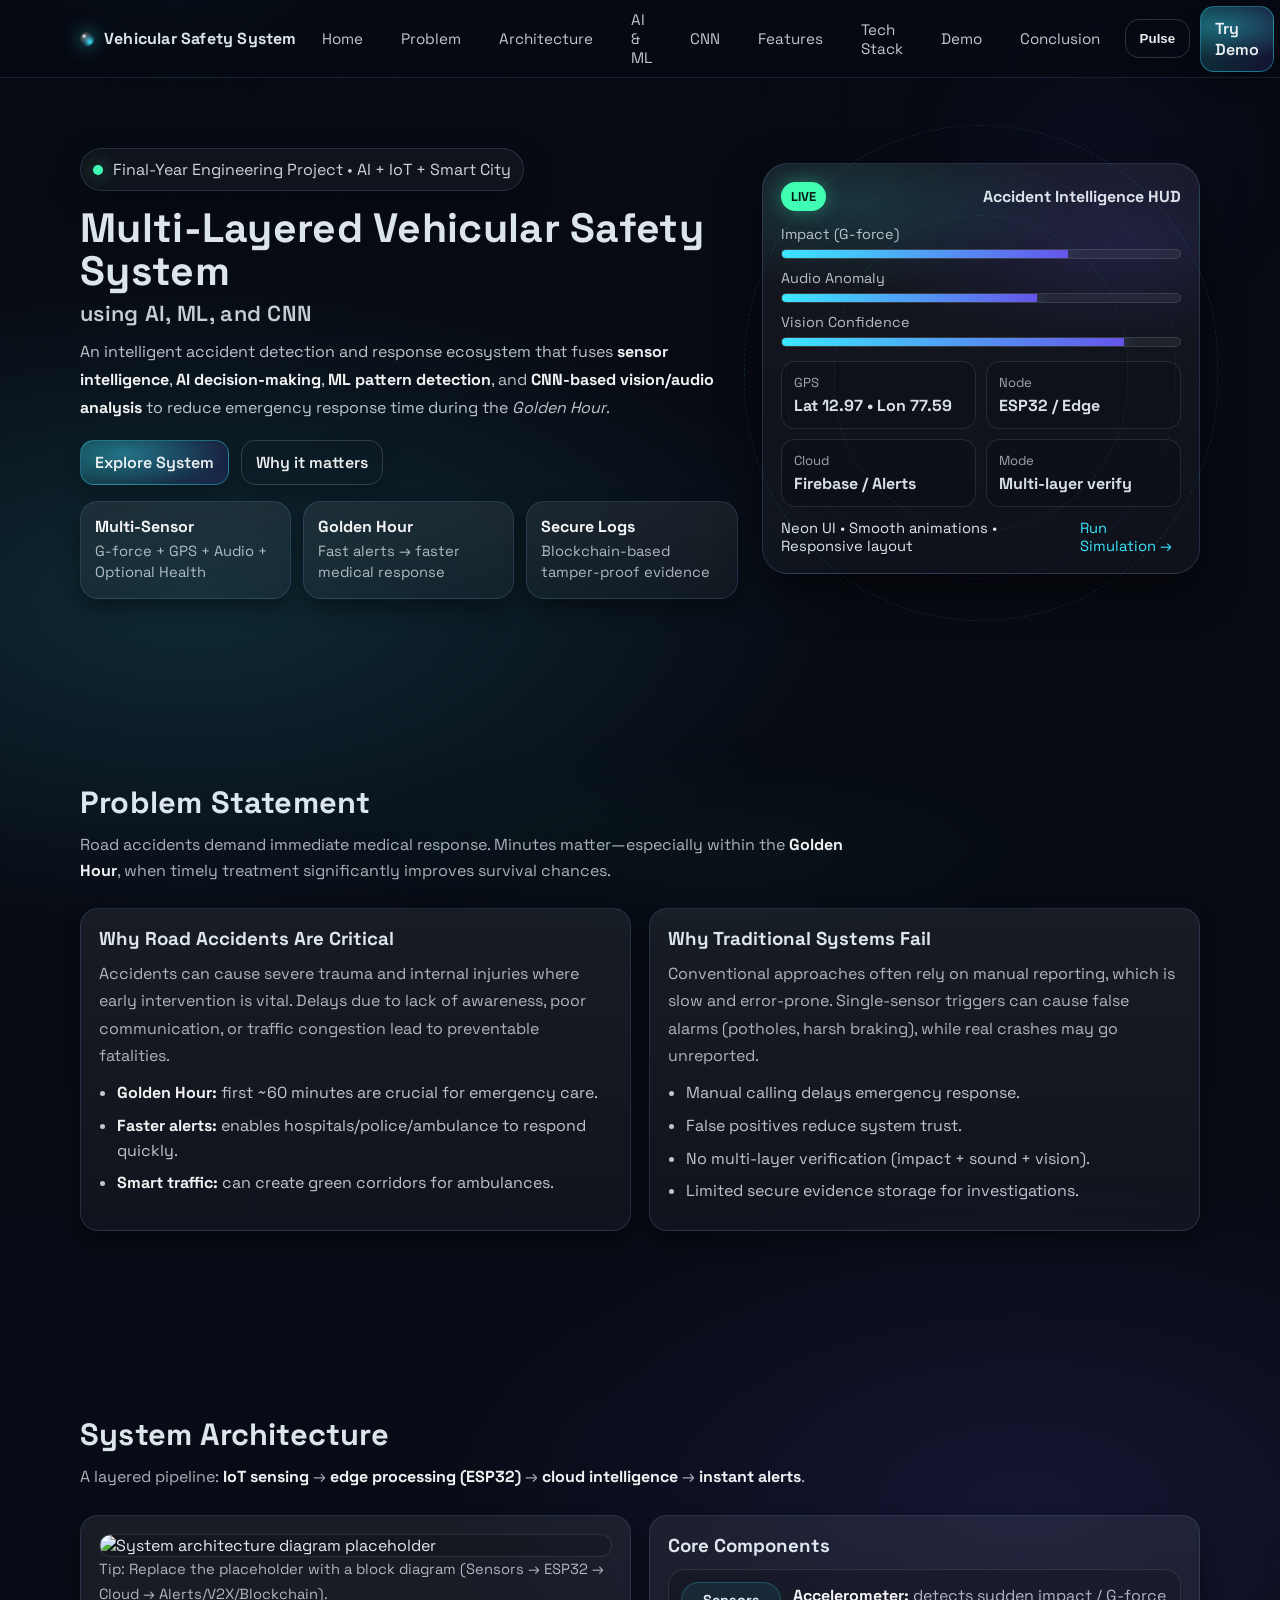
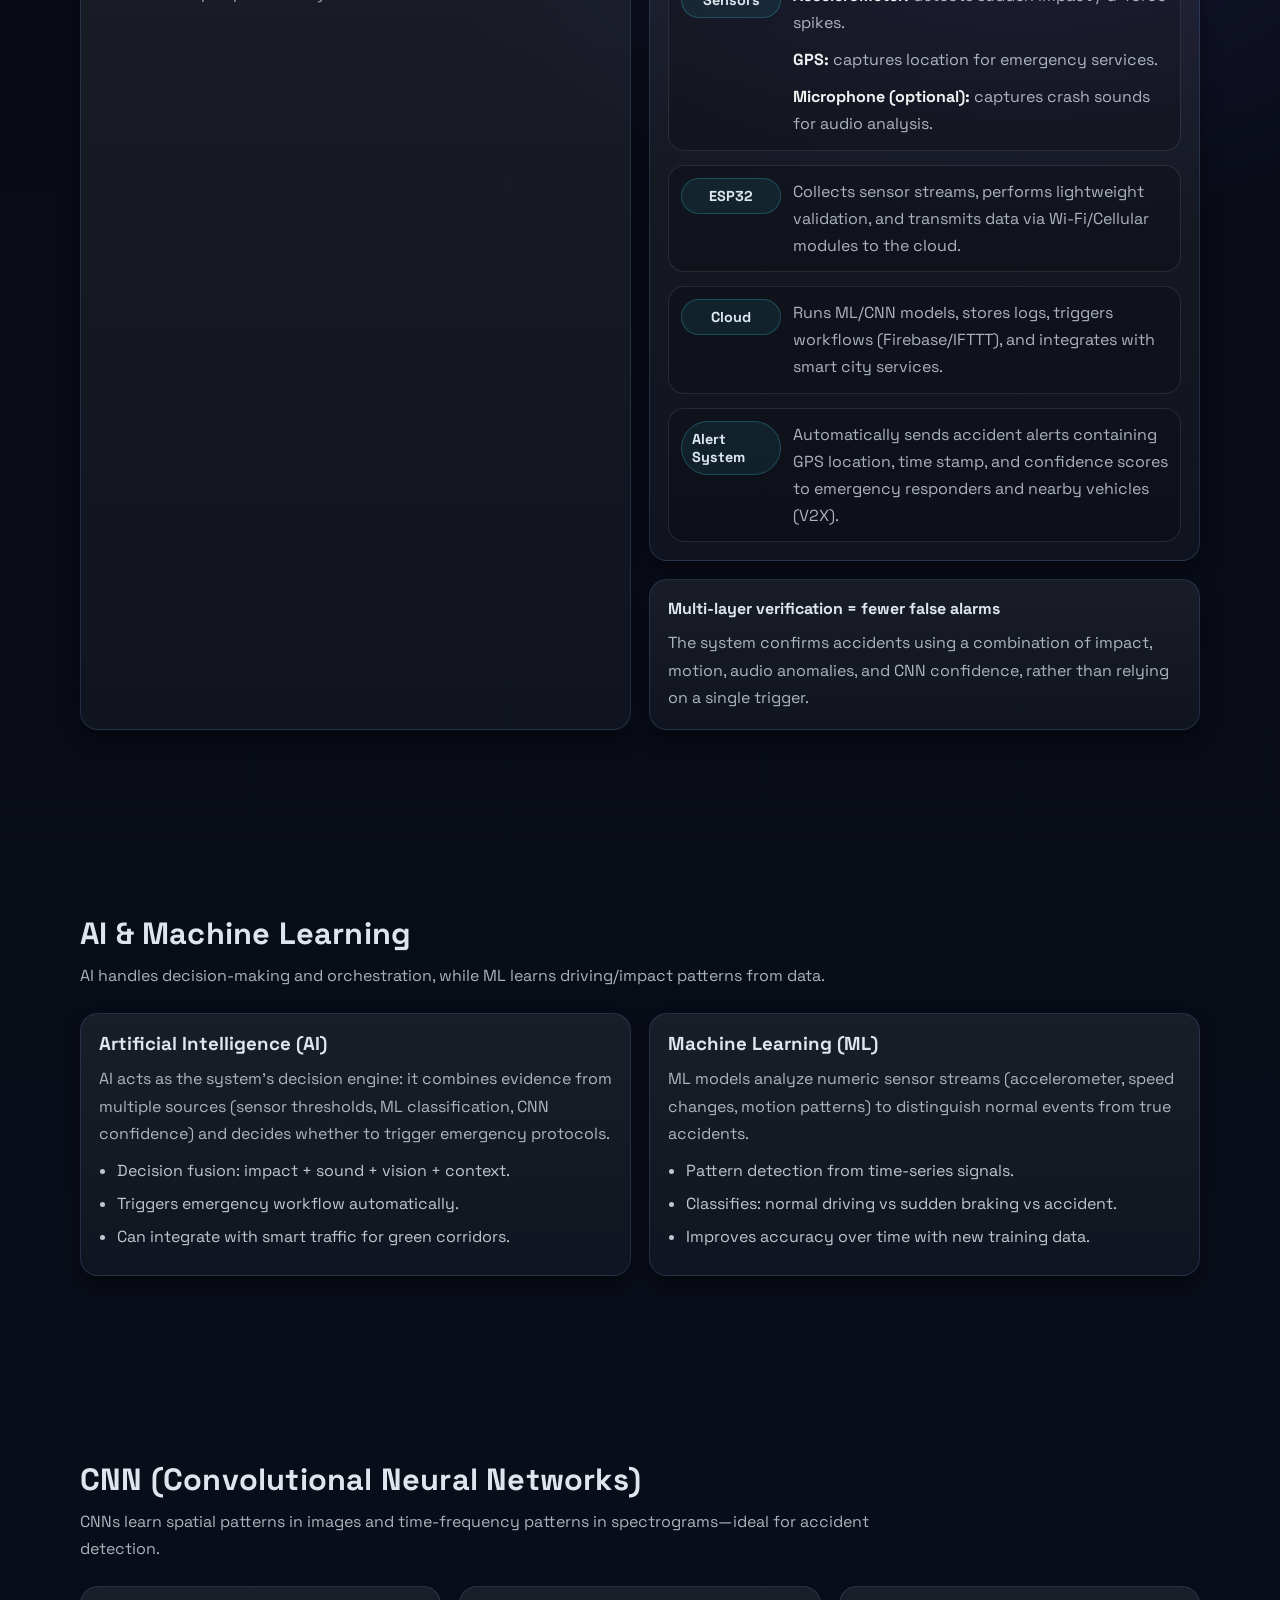
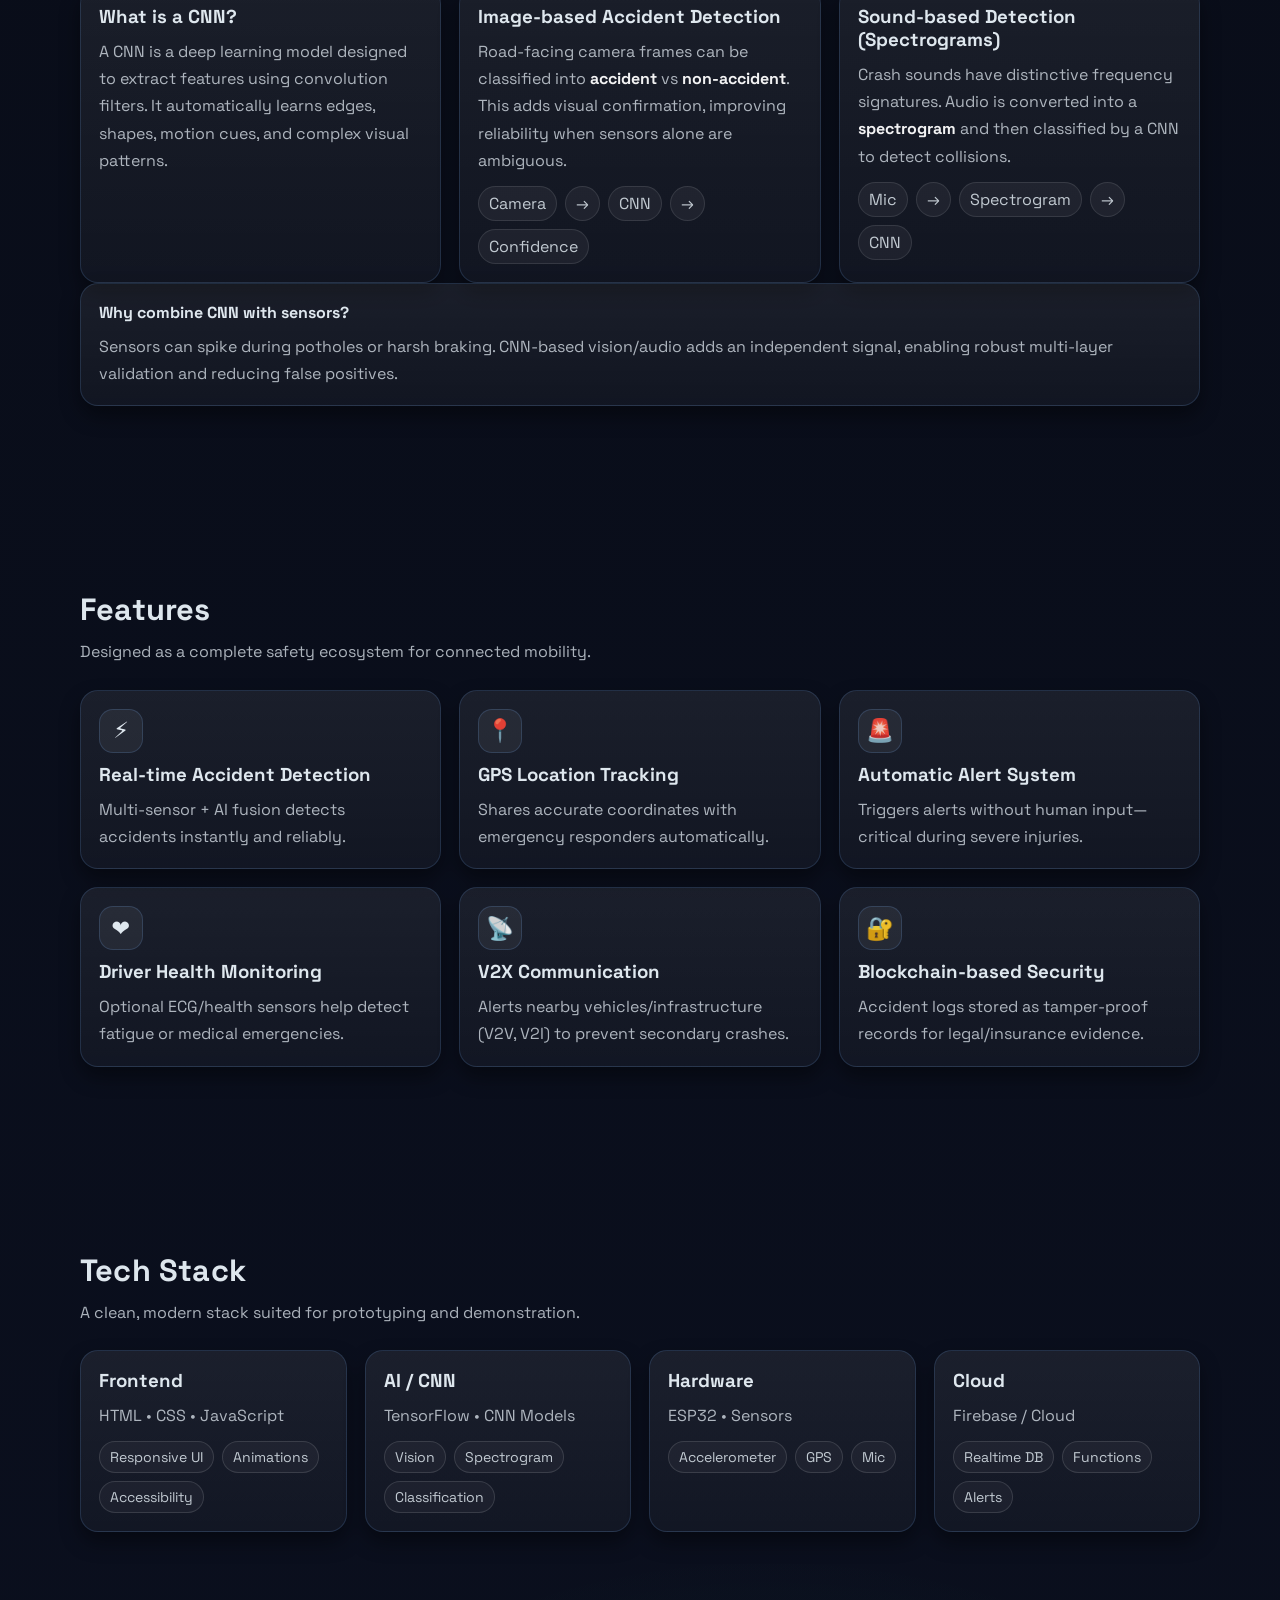
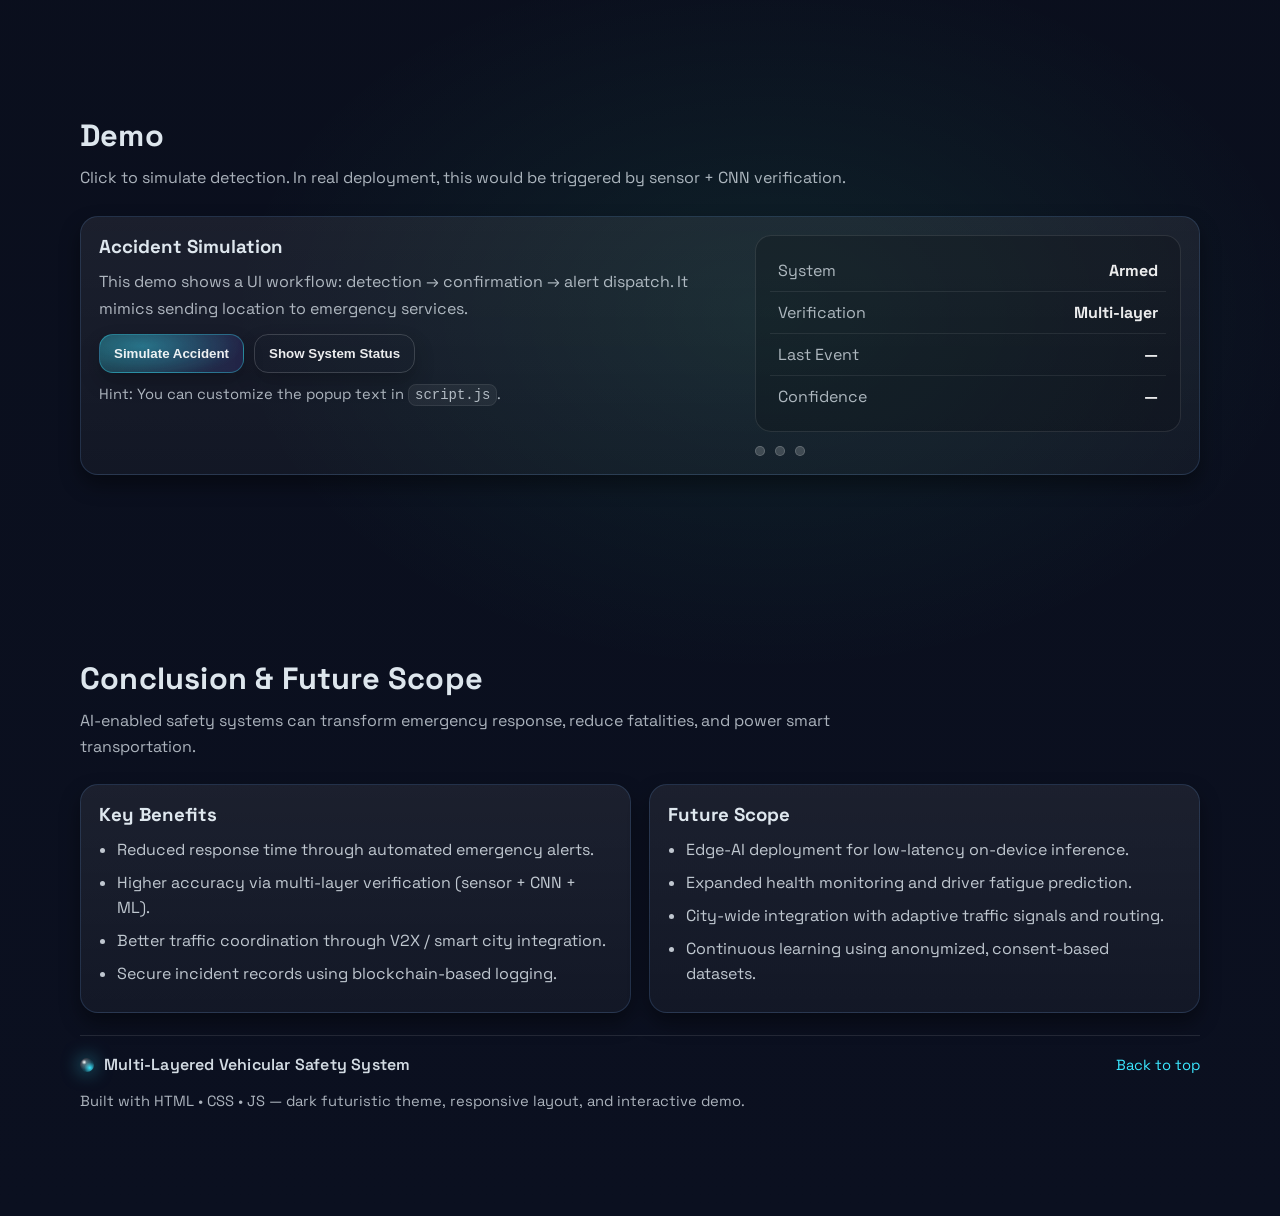
==== index.html @ 9a84d20e "new commit" ====
<!DOCTYPE html>
<html lang="en">
<head>
  <!--
    Multi-Layered Vehicular Safety System using AI, ML, and CNN
    Author: You
    Notes:
    - No frameworks used (HTML/CSS/JS only).
    - Dark futuristic theme with neon accents, animations, and interactivity.
  -->
  <meta charset="UTF-8" />
  <meta name="viewport" content="width=device-width, initial-scale=1.0" />
  <title>Multi-Layered Vehicular Safety System | AI • ML • CNN</title>

  <link rel="stylesheet" href="style.css" />

  <!-- Optional: Google Font (not a framework) -->
  <link rel="preconnect" href="https://fonts.googleapis.com">
  <link rel="preconnect" href="https://fonts.gstatic.com" crossorigin>
  <link href="https://fonts.googleapis.com/css2?family=Space+Grotesk:wght@400;500;600;700&display=swap" rel="stylesheet">
</head>

<body>
  <!-- Decorative background layers -->
  <div class="bg-grid" aria-hidden="true"></div>
  <div class="bg-glow" aria-hidden="true"></div>

  <!-- Top Navigation -->
  <header class="header" id="top">
    <nav class="nav container" aria-label="Primary">
      <a class="brand" href="#home" aria-label="Go to Home">
        <span class="brand__mark" aria-hidden="true"></span>
        <span class="brand__text">Vehicular Safety System</span>
      </a>

      <button class="nav__toggle" id="navToggle" aria-label="Open menu" aria-expanded="false">
        <span class="nav__toggle-line"></span>
        <span class="nav__toggle-line"></span>
        <span class="nav__toggle-line"></span>
      </button>

      <div class="nav__links" id="navLinks">
        <a href="#home">Home</a>
        <a href="#problem">Problem</a>
        <a href="#architecture">Architecture</a>
        <a href="#aiml">AI & ML</a>
        <a href="#cnn">CNN</a>
        <a href="#features">Features</a>
        <a href="#tech">Tech Stack</a>
        <a href="#demo">Demo</a>
        <a href="#conclusion">Conclusion</a>
      </div>

      <div class="nav__actions">
        <button class="btn btn--ghost" id="themePulse" type="button" aria-label="Pulse accent">
          Pulse
        </button>
        <a class="btn btn--primary" href="#demo">Try Demo</a>
      </div>
    </nav>
  </header>

  <main>
    <!-- 1) HOME -->
    <section class="section hero" id="home">
      <div class="container hero__grid">
        <div class="hero__content reveal">
          <div class="pill">
            <span class="dot"></span>
            Final-Year Engineering Project • AI + IoT + Smart City
          </div>

          <h1 class="hero__title">
            Multi-Layered Vehicular Safety System
            <span class="hero__subtitle">using AI, ML, and CNN</span>
          </h1>

          <p class="hero__lead">
            An intelligent accident detection and response ecosystem that fuses
            <strong>sensor intelligence</strong>, <strong>AI decision-making</strong>,
            <strong>ML pattern detection</strong>, and <strong>CNN-based vision/audio analysis</strong>
            to reduce emergency response time during the <em>Golden Hour</em>.
          </p>

          <div class="hero__cta">
            <a class="btn btn--primary" href="#architecture">Explore System</a>
            <a class="btn btn--ghost" href="#problem">Why it matters</a>
          </div>

          <div class="hero__stats">
            <div class="stat card">
              <div class="stat__value">Multi‑Sensor</div>
              <div class="stat__label">G‑force + GPS + Audio + Optional Health</div>
            </div>
            <div class="stat card">
              <div class="stat__value">Golden Hour</div>
              <div class="stat__label">Fast alerts → faster medical response</div>
            </div>
            <div class="stat card">
              <div class="stat__value">Secure Logs</div>
              <div class="stat__label">Blockchain-based tamper-proof evidence</div>
            </div>
          </div>
        </div>

        <div class="hero__visual reveal">
          <div class="hud card">
            <div class="hud__top">
              <span class="chip">LIVE</span>
              <span class="hud__title">Accident Intelligence HUD</span>
            </div>

            <div class="hud__meters">
              <div class="meter">
                <div class="meter__label">Impact (G-force)</div>
                <div class="meter__bar"><span style="--w: 72%"></span></div>
              </div>
              <div class="meter">
                <div class="meter__label">Audio Anomaly</div>
                <div class="meter__bar"><span style="--w: 64%"></span></div>
              </div>
              <div class="meter">
                <div class="meter__label">Vision Confidence</div>
                <div class="meter__bar"><span style="--w: 86%"></span></div>
              </div>
            </div>

            <div class="hud__grid">
              <div class="hud__tile">
                <div class="hud__k">GPS</div>
                <div class="hud__v">Lat 12.97 • Lon 77.59</div>
              </div>
              <div class="hud__tile">
                <div class="hud__k">Node</div>
                <div class="hud__v">ESP32 / Edge</div>
              </div>
              <div class="hud__tile">
                <div class="hud__k">Cloud</div>
                <div class="hud__v">Firebase / Alerts</div>
              </div>
              <div class="hud__tile">
                <div class="hud__k">Mode</div>
                <div class="hud__v">Multi-layer verify</div>
              </div>
            </div>

            <div class="hud__footer">
              <span class="tiny">Neon UI • Smooth animations • Responsive layout</span>
              <a class="tiny link" href="#demo">Run Simulation →</a>
            </div>
          </div>

          <div class="orbit" aria-hidden="true">
            <span class="orbit__ring"></span>
            <span class="orbit__ring orbit__ring--2"></span>
            <span class="orbit__ring orbit__ring--3"></span>
          </div>
        </div>
      </div>
    </section>

    <!-- 2) PROBLEM STATEMENT -->
    <section class="section" id="problem">
      <div class="container">
        <header class="section__header reveal">
          <h2 class="section__title">Problem Statement</h2>
          <p class="section__desc">
            Road accidents demand immediate medical response. Minutes matter—especially within the
            <strong>Golden Hour</strong>, when timely treatment significantly improves survival chances.
          </p>
        </header>

        <div class="grid grid--2">
          <article class="card reveal">
            <h3>Why Road Accidents Are Critical</h3>
            <p>
              Accidents can cause severe trauma and internal injuries where early intervention is vital.
              Delays due to lack of awareness, poor communication, or traffic congestion lead to preventable fatalities.
            </p>
            <ul class="bullets">
              <li><strong>Golden Hour:</strong> first ~60 minutes are crucial for emergency care.</li>
              <li><strong>Faster alerts:</strong> enables hospitals/police/ambulance to respond quickly.</li>
              <li><strong>Smart traffic:</strong> can create green corridors for ambulances.</li>
            </ul>
          </article>

          <article class="card reveal">
            <h3>Why Traditional Systems Fail</h3>
            <p>
              Conventional approaches often rely on manual reporting, which is slow and error-prone.
              Single-sensor triggers can cause false alarms (potholes, harsh braking), while real crashes may go unreported.
            </p>
            <ul class="bullets">
              <li>Manual calling delays emergency response.</li>
              <li>False positives reduce system trust.</li>
              <li>No multi-layer verification (impact + sound + vision).</li>
              <li>Limited secure evidence storage for investigations.</li>
            </ul>
          </article>
        </div>
      </div>
    </section>

    <!-- 3) SYSTEM ARCHITECTURE -->
    <section class="section" id="architecture">
      <div class="container">
        <header class="section__header reveal">
          <h2 class="section__title">System Architecture</h2>
          <p class="section__desc">
            A layered pipeline: <strong>IoT sensing</strong> → <strong>edge processing (ESP32)</strong> →
            <strong>cloud intelligence</strong> → <strong>instant alerts</strong>.
          </p>
        </header>

        <div class="grid grid--2 architecture">
          <div class="card reveal">
            <div class="media">
              <!-- Placeholder diagram: replace with your own image later -->
              <img
                class="media__img"
                src="https://via.placeholder.com/1200x700.png?text=System+Architecture+Diagram+(Placeholder)"
                alt="System architecture diagram placeholder"
                loading="lazy"
              />
            </div>
            <p class="tiny muted">
              Tip: Replace the placeholder with a block diagram (Sensors → ESP32 → Cloud → Alerts/V2X/Blockchain).
            </p>
          </div>

          <div class="stack reveal">
            <div class="card">
              <h3>Core Components</h3>
              <div class="arch-list">
                <div class="arch-item">
                  <span class="badge">Sensors</span>
                  <div>
                    <p><strong>Accelerometer:</strong> detects sudden impact / G-force spikes.</p>
                    <p><strong>GPS:</strong> captures location for emergency services.</p>
                    <p><strong>Microphone (optional):</strong> captures crash sounds for audio analysis.</p>
                  </div>
                </div>

                <div class="arch-item">
                  <span class="badge">ESP32</span>
                  <div>
                    <p>
                      Collects sensor streams, performs lightweight validation, and transmits data
                      via Wi‑Fi/Cellular modules to the cloud.
                    </p>
                  </div>
                </div>

                <div class="arch-item">
                  <span class="badge">Cloud</span>
                  <div>
                    <p>
                      Runs ML/CNN models, stores logs, triggers workflows (Firebase/IFTTT),
                      and integrates with smart city services.
                    </p>
                  </div>
                </div>

                <div class="arch-item">
                  <span class="badge">Alert System</span>
                  <div>
                    <p>
                      Automatically sends accident alerts containing GPS location, time stamp,
                      and confidence scores to emergency responders and nearby vehicles (V2X).
                    </p>
                  </div>
                </div>
              </div>
            </div>

            <div class="callout card">
              <h4>Multi-layer verification = fewer false alarms</h4>
              <p class="muted">
                The system confirms accidents using a combination of impact, motion, audio anomalies,
                and CNN confidence, rather than relying on a single trigger.
              </p>
            </div>
          </div>
        </div>
      </div>
    </section>

    <!-- 4) AI & ML -->
    <section class="section" id="aiml">
      <div class="container">
        <header class="section__header reveal">
          <h2 class="section__title">AI & Machine Learning</h2>
          <p class="section__desc">
            AI handles decision-making and orchestration, while ML learns driving/impact patterns from data.
          </p>
        </header>

        <div class="grid grid--2">
          <article class="card reveal">
            <h3>Artificial Intelligence (AI)</h3>
            <p>
              AI acts as the system’s decision engine: it combines evidence from multiple sources
              (sensor thresholds, ML classification, CNN confidence) and decides whether to trigger emergency protocols.
            </p>
            <ul class="bullets">
              <li>Decision fusion: impact + sound + vision + context.</li>
              <li>Triggers emergency workflow automatically.</li>
              <li>Can integrate with smart traffic for green corridors.</li>
            </ul>
          </article>

          <article class="card reveal">
            <h3>Machine Learning (ML)</h3>
            <p>
              ML models analyze numeric sensor streams (accelerometer, speed changes, motion patterns)
              to distinguish normal events from true accidents.
            </p>
            <ul class="bullets">
              <li>Pattern detection from time-series signals.</li>
              <li>Classifies: normal driving vs sudden braking vs accident.</li>
              <li>Improves accuracy over time with new training data.</li>
            </ul>
          </article>
        </div>
      </div>
    </section>

    <!-- 5) CNN -->
    <section class="section" id="cnn">
      <div class="container">
        <header class="section__header reveal">
          <h2 class="section__title">CNN (Convolutional Neural Networks)</h2>
          <p class="section__desc">
            CNNs learn spatial patterns in images and time-frequency patterns in spectrograms—ideal for accident detection.
          </p>
        </header>

        <div class="grid grid--3">
          <article class="card reveal">
            <h3>What is a CNN?</h3>
            <p>
              A CNN is a deep learning model designed to extract features using convolution filters.
              It automatically learns edges, shapes, motion cues, and complex visual patterns.
            </p>
          </article>

          <article class="card reveal">
            <h3>Image-based Accident Detection</h3>
            <p>
              Road-facing camera frames can be classified into <strong>accident</strong> vs <strong>non-accident</strong>.
              This adds visual confirmation, improving reliability when sensors alone are ambiguous.
            </p>
            <div class="mini-steps">
              <span>Camera</span><span>→</span><span>CNN</span><span>→</span><span>Confidence</span>
            </div>
          </article>

          <article class="card reveal">
            <h3>Sound-based Detection (Spectrograms)</h3>
            <p>
              Crash sounds have distinctive frequency signatures. Audio is converted into a
              <strong>spectrogram</strong> and then classified by a CNN to detect collisions.
            </p>
            <div class="mini-steps">
              <span>Mic</span><span>→</span><span>Spectrogram</span><span>→</span><span>CNN</span>
            </div>
          </article>
        </div>

        <div class="card reveal cnn-note">
          <h4>Why combine CNN with sensors?</h4>
          <p class="muted">
            Sensors can spike during potholes or harsh braking. CNN-based vision/audio adds an independent signal,
            enabling robust multi-layer validation and reducing false positives.
          </p>
        </div>
      </div>
    </section>

    <!-- 6) FEATURES -->
    <section class="section" id="features">
      <div class="container">
        <header class="section__header reveal">
          <h2 class="section__title">Features</h2>
          <p class="section__desc">Designed as a complete safety ecosystem for connected mobility.</p>
        </header>

        <div class="grid grid--3">
          <div class="card feature reveal">
            <div class="feature__icon">⚡</div>
            <h3>Real-time Accident Detection</h3>
            <p>Multi-sensor + AI fusion detects accidents instantly and reliably.</p>
          </div>

          <div class="card feature reveal">
            <div class="feature__icon">📍</div>
            <h3>GPS Location Tracking</h3>
            <p>Shares accurate coordinates with emergency responders automatically.</p>
          </div>

          <div class="card feature reveal">
            <div class="feature__icon">🚨</div>
            <h3>Automatic Alert System</h3>
            <p>Triggers alerts without human input—critical during severe injuries.</p>
          </div>

          <div class="card feature reveal">
            <div class="feature__icon">❤️</div>
            <h3>Driver Health Monitoring</h3>
            <p>Optional ECG/health sensors help detect fatigue or medical emergencies.</p>
          </div>

          <div class="card feature reveal">
            <div class="feature__icon">📡</div>
            <h3>V2X Communication</h3>
            <p>Alerts nearby vehicles/infrastructure (V2V, V2I) to prevent secondary crashes.</p>
          </div>

          <div class="card feature reveal">
            <div class="feature__icon">🔐</div>
            <h3>Blockchain-based Security</h3>
            <p>Accident logs stored as tamper-proof records for legal/insurance evidence.</p>
          </div>
        </div>
      </div>
    </section>

    <!-- 7) TECH STACK -->
    <section class="section" id="tech">
      <div class="container">
        <header class="section__header reveal">
          <h2 class="section__title">Tech Stack</h2>
          <p class="section__desc">A clean, modern stack suited for prototyping and demonstration.</p>
        </header>

        <div class="grid grid--4">
          <div class="card reveal">
            <h3>Frontend</h3>
            <p class="muted">HTML • CSS • JavaScript</p>
            <div class="tag-row">
              <span class="tag">Responsive UI</span>
              <span class="tag">Animations</span>
              <span class="tag">Accessibility</span>
            </div>
          </div>

          <div class="card reveal">
            <h3>AI / CNN</h3>
            <p class="muted">TensorFlow • CNN Models</p>
            <div class="tag-row">
              <span class="tag">Vision</span>
              <span class="tag">Spectrogram</span>
              <span class="tag">Classification</span>
            </div>
          </div>

          <div class="card reveal">
            <h3>Hardware</h3>
            <p class="muted">ESP32 • Sensors</p>
            <div class="tag-row">
              <span class="tag">Accelerometer</span>
              <span class="tag">GPS</span>
              <span class="tag">Mic</span>
            </div>
          </div>

          <div class="card reveal">
            <h3>Cloud</h3>
            <p class="muted">Firebase / Cloud</p>
            <div class="tag-row">
              <span class="tag">Realtime DB</span>
              <span class="tag">Functions</span>
              <span class="tag">Alerts</span>
            </div>
          </div>
        </div>
      </div>
    </section>

    <!-- 8) DEMO -->
    <section class="section" id="demo">
      <div class="container">
        <header class="section__header reveal">
          <h2 class="section__title">Demo</h2>
          <p class="section__desc">
            Click to simulate detection. In real deployment, this would be triggered by sensor + CNN verification.
          </p>
        </header>

        <div class="card demo-card reveal">
          <div class="demo-card__left">
            <h3>Accident Simulation</h3>
            <p class="muted">
              This demo shows a UI workflow: detection → confirmation → alert dispatch.
              It mimics sending location to emergency services.
            </p>

            <div class="demo-actions">
              <button class="btn btn--primary" id="simulateBtn" type="button">
                Simulate Accident
              </button>
              <button class="btn btn--ghost" id="showToastBtn" type="button">
                Show System Status
              </button>
            </div>

            <div class="tiny muted">
              Hint: You can customize the popup text in <code>script.js</code>.
            </div>
          </div>

          <div class="demo-card__right">
            <div class="telemetry">
              <div class="telemetry__row">
                <span class="telemetry__k">System</span>
                <span class="telemetry__v" id="systemState">Armed</span>
              </div>
              <div class="telemetry__row">
                <span class="telemetry__k">Verification</span>
                <span class="telemetry__v" id="verifyState">Multi-layer</span>
              </div>
              <div class="telemetry__row">
                <span class="telemetry__k">Last Event</span>
                <span class="telemetry__v" id="lastEvent">—</span>
              </div>
              <div class="telemetry__row">
                <span class="telemetry__k">Confidence</span>
                <span class="telemetry__v" id="confidence">—</span>
              </div>
            </div>

            <div class="pulse-panel" aria-hidden="true">
              <div class="pulse-panel__dot"></div>
              <div class="pulse-panel__dot"></div>
              <div class="pulse-panel__dot"></div>
            </div>
          </div>
        </div>
      </div>
    </section>

    <!-- 9) CONCLUSION -->
    <section class="section" id="conclusion">
      <div class="container">
        <header class="section__header reveal">
          <h2 class="section__title">Conclusion & Future Scope</h2>
          <p class="section__desc">
            AI-enabled safety systems can transform emergency response, reduce fatalities, and power smart transportation.
          </p>
        </header>

        <div class="grid grid--2">
          <article class="card reveal">
            <h3>Key Benefits</h3>
            <ul class="bullets">
              <li>Reduced response time through automated emergency alerts.</li>
              <li>Higher accuracy via multi-layer verification (sensor + CNN + ML).</li>
              <li>Better traffic coordination through V2X / smart city integration.</li>
              <li>Secure incident records using blockchain-based logging.</li>
            </ul>
          </article>

          <article class="card reveal">
            <h3>Future Scope</h3>
            <ul class="bullets">
              <li>Edge-AI deployment for low-latency on-device inference.</li>
              <li>Expanded health monitoring and driver fatigue prediction.</li>
              <li>City-wide integration with adaptive traffic signals and routing.</li>
              <li>Continuous learning using anonymized, consent-based datasets.</li>
            </ul>
          </article>
        </div>

        <footer class="footer reveal">
          <div class="footer__left">
            <div class="brand brand--small">
              <span class="brand__mark" aria-hidden="true"></span>
              <span class="brand__text">Multi-Layered Vehicular Safety System</span>
            </div>
            <p class="tiny muted">
              Built with HTML • CSS • JS — dark futuristic theme, responsive layout, and interactive demo.
            </p>
          </div>

          <div class="footer__right">
            <a class="link tiny" href="#top">Back to top</a>
          </div>
        </footer>
      </div>
    </section>
  </main>

  <!-- Toast + Modal -->
  <div class="toast" id="toast" role="status" aria-live="polite" aria-atomic="true">
    <div class="toast__icon" aria-hidden="true">🛰️</div>
    <div class="toast__body">
      <div class="toast__title" id="toastTitle">System Online</div>
      <div class="toast__text" id="toastText">Sensors synced. Awaiting events.</div>
    </div>
    <button class="toast__close" id="toastClose" aria-label="Close notification">×</button>
  </div>

  <div class="modal" id="modal" aria-hidden="true" role="dialog" aria-modal="true" aria-labelledby="modalTitle">
    <div class="modal__backdrop" data-close="true"></div>
    <div class="modal__panel card">
      <div class="modal__header">
        <h3 class="modal__title" id="modalTitle">Accident Detected</h3>
        <button class="modal__close" id="modalClose" aria-label="Close dialog">×</button>
      </div>
      <div class="modal__content">
        <p id="modalMessage">
          Accident Detected! Location sent to emergency services.
        </p>

        <div class="modal__meta">
          <div class="meta-pill">
            <span class="meta-k">Time</span>
            <span class="meta-v" id="metaTime">—</span>
          </div>
          <div class="meta-pill">
            <span class="meta-k">GPS</span>
            <span class="meta-v" id="metaGps">—</span>
          </div>
          <div class="meta-pill">
            <span class="meta-k">Confidence</span>
            <span class="meta-v" id="metaConf">—</span>
          </div>
        </div>
      </div>

      <div class="modal__actions">
        <button class="btn btn--primary" id="modalOk" type="button">OK</button>
        <button class="btn btn--ghost" id="modalDetails" type="button">View Steps</button>
      </div>

      <div class="modal__steps" id="modalSteps" hidden>
        <ol>
          <li>Impact spike detected (accelerometer)</li>
          <li>Audio anomaly verified (spectrogram-CNN)</li>
          <li>Optional vision confirmation (image-CNN)</li>
          <li>AI decision engine confirmed accident</li>
          <li>GPS + timestamp sent to emergency services</li>
          <li>V2X alert broadcast to nearby nodes</li>
          <li>Blockchain log entry created (tamper-proof)</li>
        </ol>
      </div>
    </div>
  </div>

  <script src="script.js"></script>
</body>
</html>
---- style.css ----
/* ===========================
   Futuristic Dark Theme UI
   Project: Multi-Layered Vehicular Safety System
   Tech: HTML/CSS/JS (no frameworks)
   =========================== */

:root{
  --bg: #070A12;
  --bg2: #0B1020;
  --card: rgba(255,255,255,0.06);
  --card2: rgba(10, 20, 40, 0.55);
  --stroke: rgba(120, 180, 255, 0.20);

  --text: rgba(240, 248, 255, 0.92);
  --muted: rgba(240, 248, 255, 0.70);

  --neon: #3BE7FF;
  --neon2: #6D5BFF;
  --ok: #40FFB3;
  --warn: #FFCC66;
  --danger: #FF4D7D;

  --shadow: 0 18px 40px rgba(0,0,0,0.55);
  --shadow2: 0 10px 20px rgba(0,0,0,0.4);

  --radius: 18px;
  --radius2: 26px;

  --container: 1120px;
}

*{ box-sizing: border-box; }
html{ scroll-behavior: smooth; }
body{
  margin: 0;
  font-family: "Space Grotesk", system-ui, -apple-system, Segoe UI, Roboto, Arial, sans-serif;
  color: var(--text);
  background:
    radial-gradient(1200px 600px at 15% 10%, rgba(59,231,255,0.14), transparent 55%),
    radial-gradient(1000px 550px at 80% 25%, rgba(109,91,255,0.12), transparent 60%),
    radial-gradient(900px 600px at 60% 85%, rgba(64,255,179,0.08), transparent 60%),
    linear-gradient(180deg, var(--bg), var(--bg2));
  overflow-x: hidden;
}

/* Decorative layers */
.bg-grid{
  position: fixed;
  inset: 0;
  pointer-events: none;
  opacity: 0.18;
  background-image:
    linear-gradient(to right, rgba(59,231,255,0.12) 1px, transparent 1px),
    linear-gradient(to bottom, rgba(59,231,255,0.12) 1px, transparent 1px);
  background-size: 56px 56px;
  mask-image: radial-gradient(circle at 20% 10%, black 0, transparent 55%);
  z-index: -2;
}

.bg-glow{
  position: fixed;
  inset: -120px;
  pointer-events: none;
  opacity: 0.25;
  filter: blur(30px);
  background:
    radial-gradient(closest-side at 20% 10%, rgba(59,231,255,0.35), transparent 60%),
    radial-gradient(closest-side at 80% 25%, rgba(109,91,255,0.25), transparent 65%),
    radial-gradient(closest-side at 55% 85%, rgba(64,255,179,0.18), transparent 60%);
  z-index: -3;
}

a{ color: inherit; text-decoration: none; }
strong{ color: rgba(255,255,255,0.95); }

.container{
  width: min(var(--container), calc(100% - 40px));
  margin: 0 auto;
}

.section{
  padding: 92px 0;
  position: relative;
}

.section__header{
  display: grid;
  gap: 10px;
  margin-bottom: 24px;
}

.section__title{
  font-size: clamp(1.7rem, 2.4vw, 2.4rem);
  margin: 0;
  letter-spacing: 0.2px;
}

.section__desc{
  margin: 0;
  color: var(--muted);
  max-width: 80ch;
  line-height: 1.65;
}

.muted{ color: var(--muted); }
.tiny{ font-size: 0.92rem; }
.link{ color: var(--neon); }
code{
  font-family: ui-monospace, SFMono-Regular, Menlo, Monaco, Consolas, "Liberation Mono", monospace;
  font-size: 0.95em;
  background: rgba(255,255,255,0.06);
  padding: 2px 6px;
  border-radius: 8px;
  border: 1px solid rgba(255,255,255,0.08);
}

/* Header / Nav */
.header{
  position: sticky;
  top: 0;
  z-index: 50;
  backdrop-filter: blur(10px);
  background: rgba(7,10,18,0.62);
  border-bottom: 1px solid rgba(120,180,255,0.14);
}

.nav{
  min-height: 74px;
  display: flex;
  align-items: center;
  justify-content: space-between;
  gap: 14px;
}

.brand{
  display: inline-flex;
  align-items: center;
  gap: 10px;
  white-space: nowrap;
}
.brand__mark{
  width: 14px;
  height: 14px;
  border-radius: 999px;
  background: radial-gradient(circle at 30% 30%, white 0, rgba(255,255,255,0.25) 18%, transparent 55%),
              radial-gradient(circle at 70% 70%, var(--neon) 0, rgba(59,231,255,0.25) 40%, transparent 75%);
  box-shadow: 0 0 18px rgba(59,231,255,0.55);
}
.brand__text{
  font-weight: 700;
  letter-spacing: 0.2px;
}
.brand--small .brand__text{ font-weight: 600; opacity: 0.95; }

.nav__links{
  display: flex;
  gap: 16px;
  align-items: center;
}

.nav__links a{
  color: rgba(240,248,255,0.80);
  font-size: 0.95rem;
  padding: 9px 10px;
  border-radius: 10px;
  transition: 180ms ease;
  border: 1px solid transparent;
}
.nav__links a:hover{
  color: rgba(255,255,255,0.95);
  border-color: rgba(59,231,255,0.18);
  background: rgba(255,255,255,0.05);
}

.nav__actions{
  display: flex;
  gap: 10px;
  align-items: center;
}

.nav__toggle{
  display: none;
  background: transparent;
  border: 1px solid rgba(255,255,255,0.14);
  border-radius: 12px;
  padding: 10px;
  cursor: pointer;
}
.nav__toggle-line{
  display: block;
  width: 20px;
  height: 2px;
  background: rgba(255,255,255,0.85);
  margin: 4px 0;
  border-radius: 999px;
}

/* Buttons */
.btn{
  border-radius: 14px;
  padding: 11px 14px;
  border: 1px solid rgba(255,255,255,0.16);
  background: rgba(255,255,255,0.04);
  color: rgba(255,255,255,0.92);
  cursor: pointer;
  transition: transform 160ms ease, box-shadow 180ms ease, border-color 180ms ease, background 180ms ease;
  box-shadow: 0 10px 20px rgba(0,0,0,0.22);
  font-weight: 600;
}

.btn:hover{
  transform: translateY(-1px);
  border-color: rgba(59,231,255,0.25);
  box-shadow: 0 18px 32px rgba(0,0,0,0.35);
}

.btn--primary{
  border-color: rgba(59,231,255,0.35);
  background:
    radial-gradient(180px 60px at 30% 30%, rgba(59,231,255,0.35), transparent 55%),
    linear-gradient(90deg, rgba(59,231,255,0.16), rgba(109,91,255,0.14));
}

.btn--ghost{
  background: transparent;
}

/* Cards */
.card{
  background: linear-gradient(180deg, rgba(255,255,255,0.07), rgba(255,255,255,0.035));
  border: 1px solid rgba(120,180,255,0.16);
  border-radius: var(--radius);
  box-shadow: var(--shadow2);
  padding: 18px;
  position: relative;
  overflow: hidden;
}

.card::before{
  content: "";
  position: absolute;
  inset: -1px;
  background:
    radial-gradient(300px 120px at 20% 10%, rgba(59,231,255,0.18), transparent 55%),
    radial-gradient(260px 130px at 80% 20%, rgba(109,91,255,0.14), transparent 60%);
  opacity: 0;
  transition: opacity 220ms ease;
  pointer-events: none;
}

.card:hover::before{ opacity: 1; }

.card h3, .card h4{ margin: 0 0 10px; }
.card p{ margin: 0 0 10px; line-height: 1.7; color: var(--muted); }
.card p:last-child{ margin-bottom: 0; }

.bullets{
  margin: 12px 0 0;
  padding-left: 18px;
  color: rgba(240,248,255,0.78);
}
.bullets li{ margin: 8px 0; line-height: 1.55; }

/* Layout grids */
.grid{
  display: grid;
  gap: 18px;
}
.grid--2{ grid-template-columns: repeat(2, minmax(0, 1fr)); }
.grid--3{ grid-template-columns: repeat(3, minmax(0, 1fr)); }
.grid--4{ grid-template-columns: repeat(4, minmax(0, 1fr)); }

/* Hero */
.hero{
  padding-top: 70px;
}
.hero__grid{
  display: grid;
  grid-template-columns: 1.2fr 0.8fr;
  gap: 24px;
  align-items: center;
}

.pill{
  display: inline-flex;
  align-items: center;
  gap: 10px;
  padding: 10px 12px;
  border-radius: 999px;
  border: 1px solid rgba(120,180,255,0.18);
  background: rgba(255,255,255,0.04);
  color: rgba(240,248,255,0.84);
  box-shadow: 0 12px 28px rgba(0,0,0,0.28);
  width: fit-content;
}

.pill .dot{
  width: 10px;
  height: 10px;
  border-radius: 999px;
  background: var(--ok);
  box-shadow: 0 0 18px rgba(64,255,179,0.55);
}

.hero__title{
  margin: 16px 0 12px;
  font-size: clamp(2.05rem, 3.2vw, 3.25rem);
  line-height: 1.05;
  letter-spacing: 0.3px;
}
.hero__subtitle{
  display: block;
  margin-top: 10px;
  font-size: clamp(1.1rem, 1.7vw, 1.45rem);
  color: rgba(240,248,255,0.82);
  font-weight: 600;
}

.hero__lead{
  margin: 0 0 18px;
  max-width: 70ch;
  color: rgba(240,248,255,0.78);
  line-height: 1.75;
}

.hero__cta{
  display: flex;
  gap: 12px;
  align-items: center;
  flex-wrap: wrap;
  margin-bottom: 16px;
}

.hero__stats{
  display: grid;
  grid-template-columns: repeat(3, minmax(0,1fr));
  gap: 12px;
}

.stat{
  padding: 14px;
}
.stat__value{
  font-weight: 800;
  color: rgba(255,255,255,0.95);
  margin-bottom: 4px;
}
.stat__label{
  font-size: 0.92rem;
  color: rgba(240,248,255,0.70);
  line-height: 1.45;
}

.hero__visual{
  position: relative;
  min-height: 420px;
}

.hud{
  padding: 18px;
  border-radius: var(--radius2);
  background:
    radial-gradient(400px 150px at 20% 10%, rgba(59,231,255,0.14), transparent 55%),
    radial-gradient(420px 170px at 80% 20%, rgba(109,91,255,0.12), transparent 60%),
    linear-gradient(180deg, rgba(255,255,255,0.06), rgba(255,255,255,0.03));
  border: 1px solid rgba(120,180,255,0.18);
  box-shadow: var(--shadow);
}

.hud__top{
  display: flex;
  justify-content: space-between;
  align-items: center;
  gap: 12px;
  margin-bottom: 12px;
}

.chip{
  font-weight: 800;
  font-size: 0.8rem;
  color: rgba(0,0,0,0.9);
  background: var(--ok);
  padding: 6px 10px;
  border-radius: 999px;
  box-shadow: 0 0 18px rgba(64,255,179,0.35);
}

.hud__title{
  font-weight: 700;
  color: rgba(240,248,255,0.9);
}

.hud__meters{
  display: grid;
  gap: 10px;
  margin: 14px 0;
}
.meter__label{
  font-size: 0.9rem;
  color: rgba(240,248,255,0.75);
  margin-bottom: 6px;
}
.meter__bar{
  height: 10px;
  border-radius: 999px;
  background: rgba(255,255,255,0.06);
  border: 1px solid rgba(255,255,255,0.10);
  overflow: hidden;
}
.meter__bar span{
  display: block;
  height: 100%;
  width: var(--w);
  background: linear-gradient(90deg, var(--neon), rgba(109,91,255,0.9));
  box-shadow: 0 0 18px rgba(59,231,255,0.35);
}

.hud__grid{
  display: grid;
  grid-template-columns: repeat(2, minmax(0, 1fr));
  gap: 10px;
}
.hud__tile{
  padding: 12px;
  border-radius: 14px;
  border: 1px solid rgba(255,255,255,0.10);
  background: rgba(0,0,0,0.16);
}
.hud__k{
  font-size: 0.82rem;
  color: rgba(240,248,255,0.65);
  margin-bottom: 4px;
}
.hud__v{
  font-weight: 700;
  color: rgba(240,248,255,0.9);
}

.hud__footer{
  margin-top: 12px;
  display: flex;
  justify-content: space-between;
  gap: 10px;
  align-items: center;
}

.orbit{
  position: absolute;
  inset: -60px -40px -60px -40px;
  pointer-events: none;
  opacity: 0.6;
}
.orbit__ring{
  position: absolute;
  inset: 22px;
  border-radius: 999px;
  border: 1px dashed rgba(59,231,255,0.20);
  animation: spin 22s linear infinite;
}
.orbit__ring--2{
  inset: 64px;
  border-color: rgba(109,91,255,0.18);
  animation-duration: 30s;
}
.orbit__ring--3{
  inset: 112px;
  border-color: rgba(64,255,179,0.16);
  animation-duration: 38s;
}

@keyframes spin{
  to{ transform: rotate(360deg); }
}

/* Architecture section */
.architecture .media{
  border-radius: 16px;
  overflow: hidden;
  border: 1px solid rgba(255,255,255,0.10);
  background: rgba(0,0,0,0.16);
}
.media__img{
  width: 100%;
  height: auto;
  display: block;
  filter: contrast(1.03) saturate(1.06);
}
.stack{ display: grid; gap: 18px; }

.arch-list{
  display: grid;
  gap: 14px;
  margin-top: 12px;
}
.arch-item{
  display: grid;
  grid-template-columns: 100px 1fr;
  gap: 12px;
  padding: 12px;
  border-radius: 16px;
  background: rgba(0,0,0,0.18);
  border: 1px solid rgba(255,255,255,0.10);
}
.badge{
  display: inline-flex;
  align-items: center;
  justify-content: center;
  height: fit-content;
  padding: 8px 10px;
  border-radius: 999px;
  border: 1px solid rgba(59,231,255,0.22);
  background: rgba(59,231,255,0.08);
  color: rgba(240,248,255,0.92);
  font-weight: 700;
  font-size: 0.9rem;
}

/* Mini steps */
.mini-steps{
  margin-top: 12px;
  display: flex;
  gap: 8px;
  flex-wrap: wrap;
  align-items: center;
  color: rgba(240,248,255,0.78);
}
.mini-steps span{
  padding: 6px 10px;
  border-radius: 999px;
  background: rgba(255,255,255,0.05);
  border: 1px solid rgba(255,255,255,0.10);
}

/* Features */
.feature__icon{
  font-size: 1.4rem;
  width: 44px;
  height: 44px;
  display: inline-flex;
  align-items: center;
  justify-content: center;
  border-radius: 14px;
  background: rgba(255,255,255,0.06);
  border: 1px solid rgba(120,180,255,0.18);
  margin-bottom: 10px;
}

/* Tech tags */
.tag-row{
  display: flex;
  flex-wrap: wrap;
  gap: 8px;
  margin-top: 12px;
}
.tag{
  font-size: 0.88rem;
  padding: 6px 10px;
  border-radius: 999px;
  border: 1px solid rgba(255,255,255,0.12);
  background: rgba(255,255,255,0.04);
  color: rgba(240,248,255,0.78);
}

/* Demo card */
.demo-card{
  display: grid;
  grid-template-columns: 1.2fr 0.8fr;
  gap: 18px;
}
.demo-actions{
  display: flex;
  gap: 10px;
  flex-wrap: wrap;
  margin: 12px 0 12px;
}
.telemetry{
  border: 1px solid rgba(255,255,255,0.10);
  background: rgba(0,0,0,0.18);
  border-radius: 16px;
  padding: 14px;
}
.telemetry__row{
  display: flex;
  align-items: center;
  justify-content: space-between;
  gap: 12px;
  padding: 10px 8px;
  border-bottom: 1px solid rgba(255,255,255,0.08);
}
.telemetry__row:last-child{ border-bottom: 0; }
.telemetry__k{ color: rgba(240,248,255,0.70); }
.telemetry__v{ font-weight: 800; color: rgba(255,255,255,0.92); }

.pulse-panel{
  display: flex;
  gap: 10px;
  margin-top: 14px;
  justify-content: flex-start;
}
.pulse-panel__dot{
  width: 10px;
  height: 10px;
  border-radius: 999px;
  background: rgba(255,255,255,0.18);
  border: 1px solid rgba(255,255,255,0.18);
  animation: blip 1.5s ease-in-out infinite;
}
.pulse-panel__dot:nth-child(2){ animation-delay: 0.2s; }
.pulse-panel__dot:nth-child(3){ animation-delay: 0.4s; }

@keyframes blip{
  0%, 100%{ transform: scale(1); opacity: 0.45; }
  50%{ transform: scale(1.6); opacity: 1; background: rgba(59,231,255,0.55); }
}

/* Footer */
.footer{
  margin-top: 22px;
  padding-top: 18px;
  border-top: 1px solid rgba(255,255,255,0.10);
  display: flex;
  justify-content: space-between;
  gap: 14px;
  align-items: flex-start;
}

/* Toast */
.toast{
  position: fixed;
  right: 18px;
  bottom: 18px;
  width: min(420px, calc(100% - 36px));
  display: grid;
  grid-template-columns: 42px 1fr 34px;
  gap: 12px;
  align-items: start;
  padding: 12px 12px;
  border-radius: 18px;
  border: 1px solid rgba(120,180,255,0.20);
  background: rgba(7,10,18,0.78);
  backdrop-filter: blur(10px);
  box-shadow: var(--shadow);
  transform: translateY(12px);
  opacity: 0;
  pointer-events: none;
  transition: 220ms ease;
}
.toast.show{
  opacity: 1;
  transform: translateY(0);
  pointer-events: auto;
}
.toast__icon{
  width: 42px;
  height: 42px;
  border-radius: 14px;
  display: inline-flex;
  align-items: center;
  justify-content: center;
  background: rgba(59,231,255,0.10);
  border: 1px solid rgba(59,231,255,0.20);
}
.toast__title{ font-weight: 800; margin-bottom: 3px; }
.toast__text{ color: rgba(240,248,255,0.75); line-height: 1.45; }
.toast__close{
  cursor: pointer;
  border: 1px solid rgba(255,255,255,0.14);
  background: rgba(255,255,255,0.04);
  color: rgba(255,255,255,0.9);
  border-radius: 12px;
  height: 34px;
  width: 34px;
}

/* Modal */
.modal{
  position: fixed;
  inset: 0;
  display: none;
  z-index: 60;
}
.modal.show{ display: grid; }
.modal__backdrop{
  position: absolute;
  inset: 0;
  background: rgba(0,0,0,0.65);
}
.modal__panel{
  position: relative;
  width: min(720px, calc(100% - 40px));
  margin: auto;
  z-index: 1;
  padding: 16px;
  border-radius: 22px;
  border: 1px solid rgba(120,180,255,0.20);
}
.modal__header{
  display: flex;
  justify-content: space-between;
  align-items: center;
  gap: 12px;
  padding-bottom: 10px;
  border-bottom: 1px solid rgba(255,255,255,0.10);
}
.modal__title{ margin: 0; }
.modal__close{
  cursor: pointer;
  border: 1px solid rgba(255,255,255,0.14);
  background: rgba(255,255,255,0.04);
  color: rgba(255,255,255,0.9);
  border-radius: 12px;
  height: 34px;
  width: 34px;
}
.modal__content{ padding: 12px 0; }
.modal__actions{
  display: flex;
  justify-content: flex-end;
  gap: 10px;
  padding-top: 10px;
  border-top: 1px solid rgba(255,255,255,0.10);
  flex-wrap: wrap;
}

.modal__meta{
  display: flex;
  flex-wrap: wrap;
  gap: 10px;
  margin-top: 12px;
}
.meta-pill{
  display: inline-flex;
  gap: 8px;
  align-items: center;
  padding: 8px 10px;
  border-radius: 999px;
  border: 1px solid rgba(255,255,255,0.12);
  background: rgba(255,255,255,0.04);
}
.meta-k{ color: rgba(240,248,255,0.65); font-size: 0.9rem; }
.meta-v{ font-weight: 800; }

.modal__steps{
  margin-top: 12px;
  padding: 12px 12px 8px;
  border-radius: 16px;
  border: 1px solid rgba(255,255,255,0.10);
  background: rgba(0,0,0,0.18);
}
.modal__steps ol{
  margin: 0;
  padding-left: 18px;
  color: rgba(240,248,255,0.80);
}
.modal__steps li{ margin: 8px 0; line-height: 1.55; }

/* Reveal animations */
.reveal{
  opacity: 0;
  transform: translateY(14px);
  transition: 650ms ease;
}
.reveal.show{
  opacity: 1;
  transform: translateY(0);
}

/* Responsive */
@media (max-width: 980px){
  .hero__grid{ grid-template-columns: 1fr; }
  .hero__stats{ grid-template-columns: 1fr; }
  .demo-card{ grid-template-columns: 1fr; }
  .grid--4{ grid-template-columns: repeat(2, minmax(0, 1fr)); }
  .grid--3{ grid-template-columns: repeat(2, minmax(0, 1fr)); }
  .grid--2{ grid-template-columns: 1fr; }

  .nav__toggle{ display: inline-block; }
  .nav__links{
    position: absolute;
    top: 74px;
    left: 0;
    right: 0;
    display: none;
    flex-direction: column;
    align-items: flex-start;
    gap: 6px;
    padding: 12px 18px 16px;
    background: rgba(7,10,18,0.88);
    border-bottom: 1px solid rgba(120,180,255,0.14);
  }
  .nav__links.show{ display: flex; }
  .nav__actions{ display: none; }
}

@media (max-width: 560px){
  .grid--3{ grid-template-columns: 1fr; }
  .grid--4{ grid-template-columns: 1fr; }
  .arch-item{ grid-template-columns: 1fr; }
}
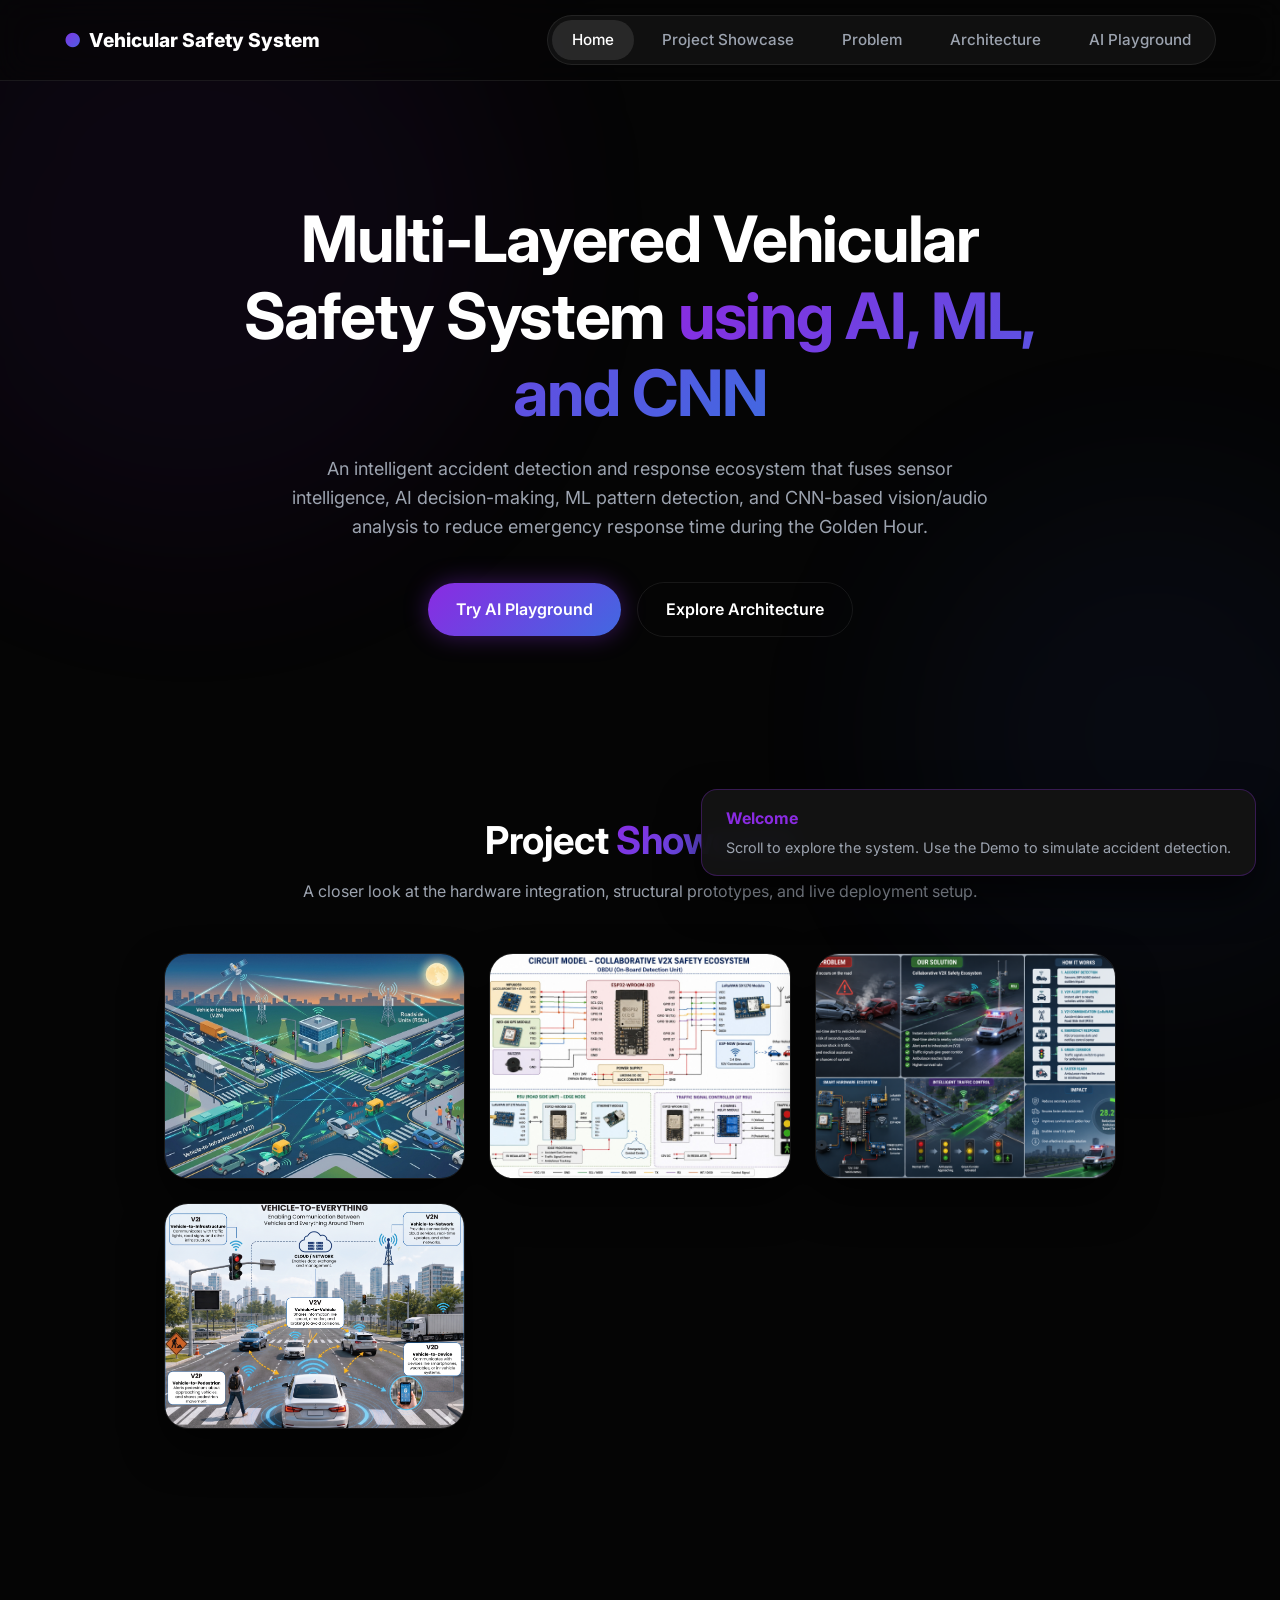
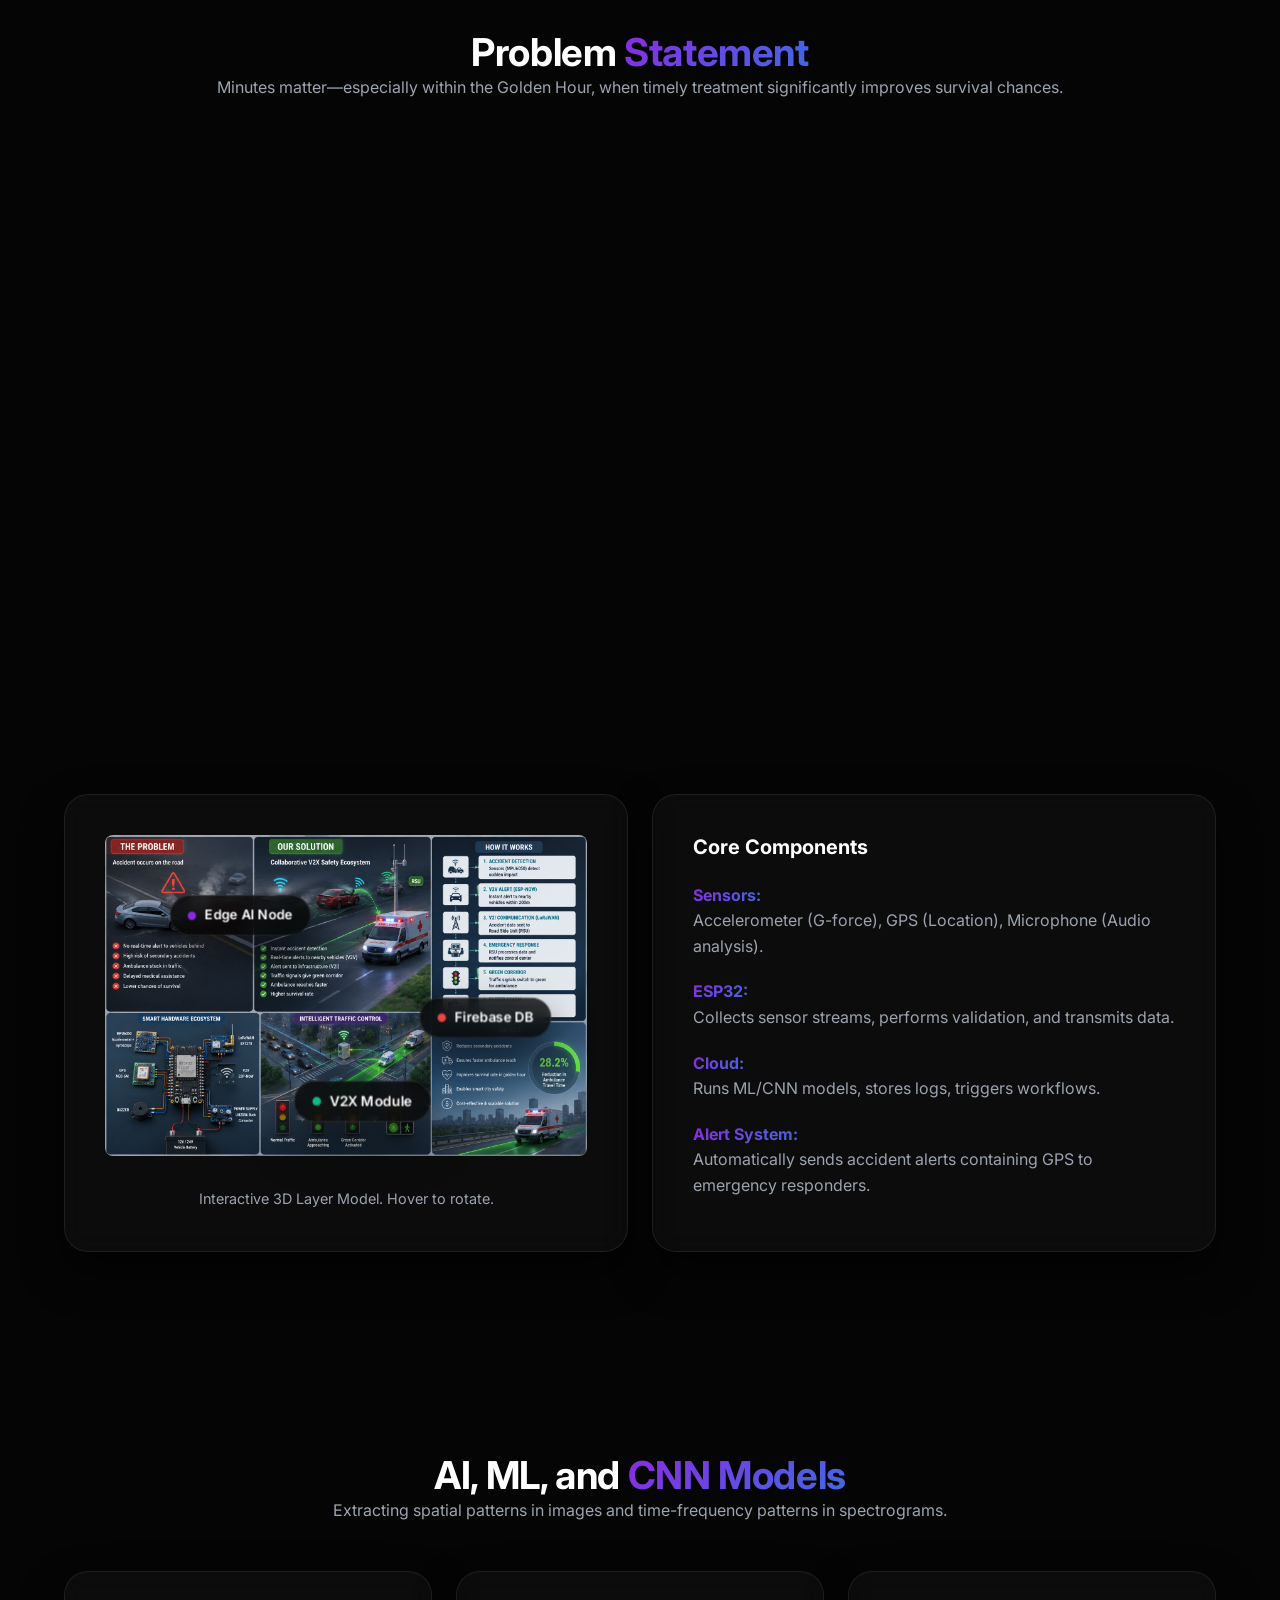
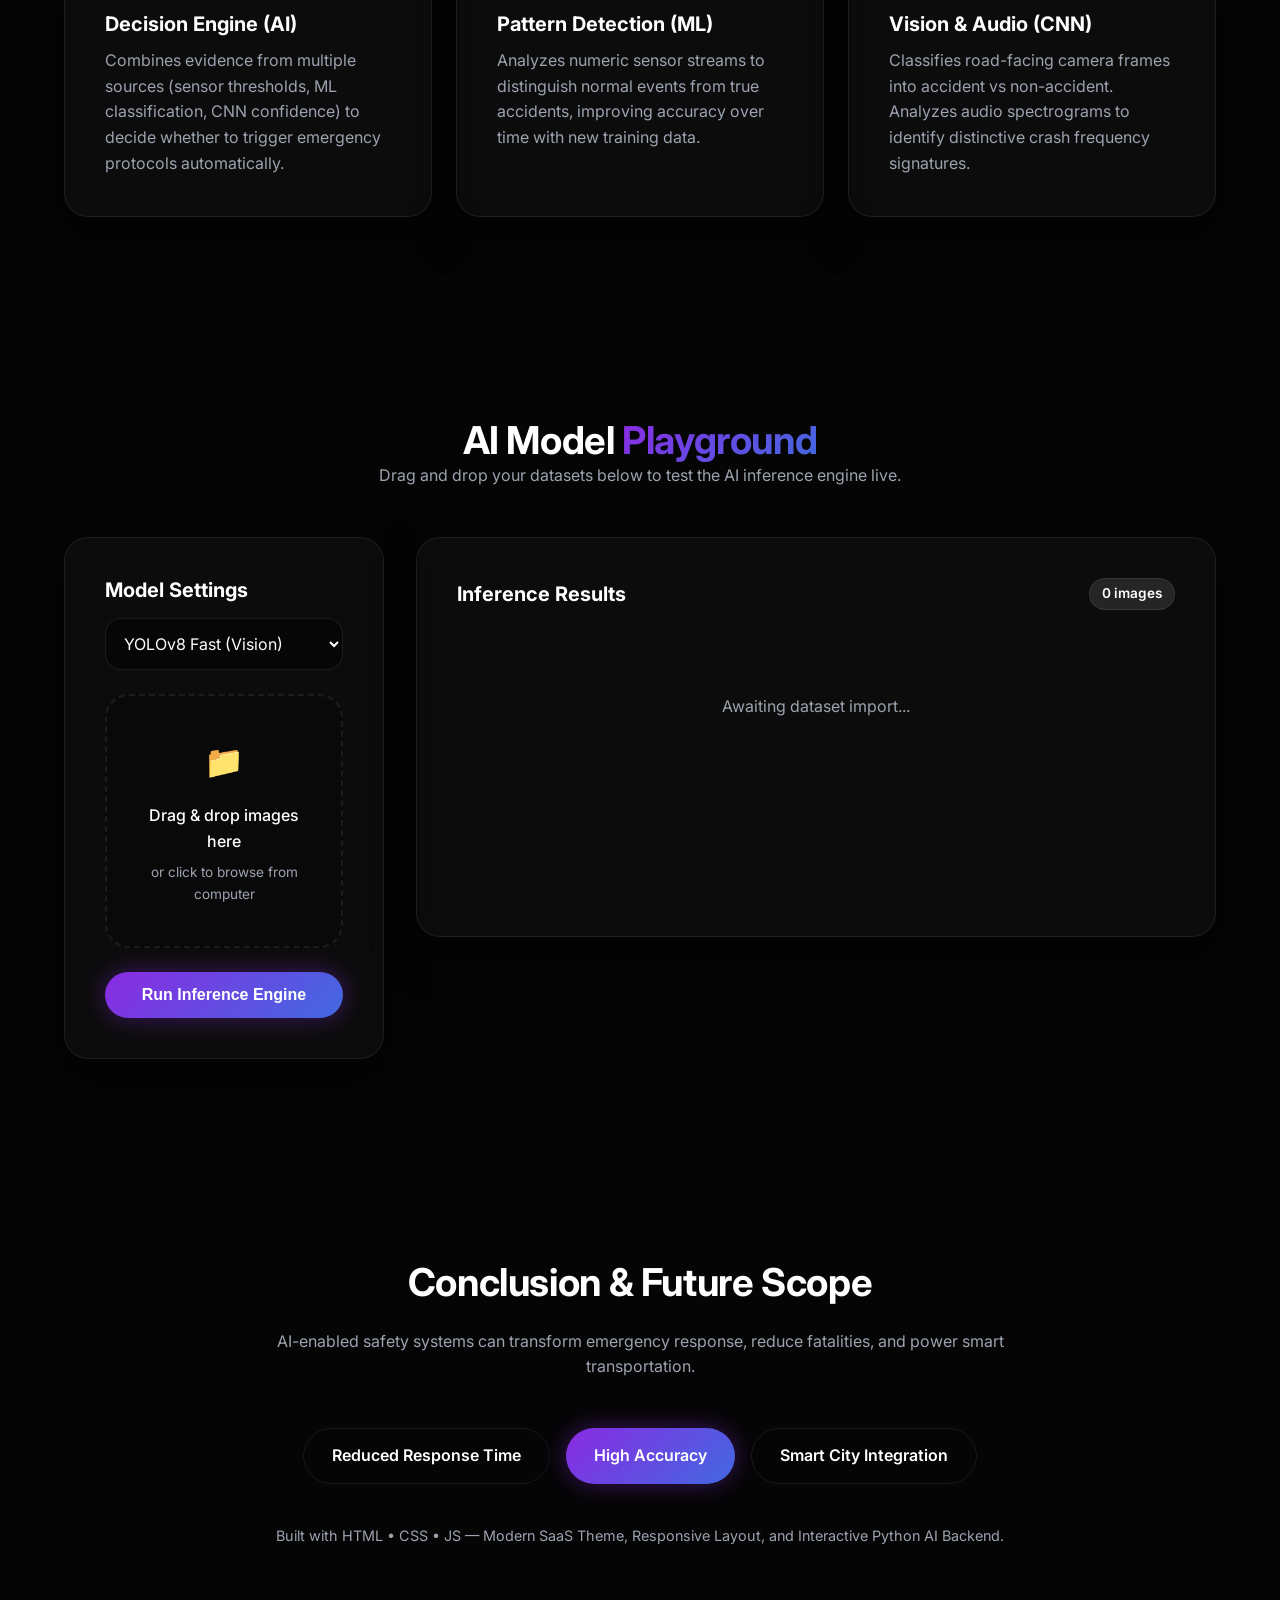
==== commit e7274f95: "feat: complete UI redesign to Premium AI Dark Theme and add Flask backend" ====
--- a/index.html
+++ b/index.html
@@ -1,650 +1,251 @@
 <!DOCTYPE html>
 <html lang="en">
 <head>
-  <!--
-    Multi-Layered Vehicular Safety System using AI, ML, and CNN
-    Author: You
-    Notes:
-    - No frameworks used (HTML/CSS/JS only).
-    - Dark futuristic theme with neon accents, animations, and interactivity.
-  -->
-  <meta charset="UTF-8" />
-  <meta name="viewport" content="width=device-width, initial-scale=1.0" />
-  <title>Multi-Layered Vehicular Safety System | AI • ML • CNN</title>
-
-  <link rel="stylesheet" href="style.css" />
-
-  <!-- Optional: Google Font (not a framework) -->
-  <link rel="preconnect" href="https://fonts.googleapis.com">
-  <link rel="preconnect" href="https://fonts.gstatic.com" crossorigin>
-  <link href="https://fonts.googleapis.com/css2?family=Space+Grotesk:wght@400;500;600;700&display=swap" rel="stylesheet">
+  <meta charset="UTF-8">
+  <meta name="viewport" content="width=device-width, initial-scale=1.0">
+  <title>Multi-Layered Vehicular Safety System</title>
+  <link rel="stylesheet" href="style.css">
 </head>
-
 <body>
-  <!-- Decorative background layers -->
-  <div class="bg-grid" aria-hidden="true"></div>
-  <div class="bg-glow" aria-hidden="true"></div>
-
-  <!-- Top Navigation -->
-  <header class="header" id="top">
-    <nav class="nav container" aria-label="Primary">
-      <a class="brand" href="#home" aria-label="Go to Home">
-        <span class="brand__mark" aria-hidden="true"></span>
-        <span class="brand__text">Vehicular Safety System</span>
-      </a>
-
-      <button class="nav__toggle" id="navToggle" aria-label="Open menu" aria-expanded="false">
-        <span class="nav__toggle-line"></span>
-        <span class="nav__toggle-line"></span>
-        <span class="nav__toggle-line"></span>
-      </button>
-
-      <div class="nav__links" id="navLinks">
-        <a href="#home">Home</a>
+  <!-- Animated Background Orbs -->
+  <div class="bg-orb orb-1"></div>
+  <div class="bg-orb orb-2"></div>
+
+  <!-- Navigation -->
+  <header class="header">
+    <div class="container nav">
+      <div class="brand">
+        <span class="text-gradient">●</span> Vehicular Safety System
+      </div>
+      <div class="nav__links">
+        <a href="#home" class="active">Home</a>
+        <a href="#showcase">Project Showcase</a>
         <a href="#problem">Problem</a>
         <a href="#architecture">Architecture</a>
-        <a href="#aiml">AI & ML</a>
-        <a href="#cnn">CNN</a>
-        <a href="#features">Features</a>
-        <a href="#tech">Tech Stack</a>
-        <a href="#demo">Demo</a>
-        <a href="#conclusion">Conclusion</a>
-      </div>
-
-      <div class="nav__actions">
-        <button class="btn btn--ghost" id="themePulse" type="button" aria-label="Pulse accent">
-          Pulse
-        </button>
-        <a class="btn btn--primary" href="#demo">Try Demo</a>
-      </div>
-    </nav>
+        <a href="#playground">AI Playground</a>
+      </div>
+    </div>
   </header>
 
   <main>
     <!-- 1) HOME -->
-    <section class="section hero" id="home">
-      <div class="container hero__grid">
-        <div class="hero__content reveal">
-          <div class="pill">
-            <span class="dot"></span>
-            Final-Year Engineering Project • AI + IoT + Smart City
-          </div>
-
-          <h1 class="hero__title">
-            Multi-Layered Vehicular Safety System
-            <span class="hero__subtitle">using AI, ML, and CNN</span>
-          </h1>
-
-          <p class="hero__lead">
-            An intelligent accident detection and response ecosystem that fuses
-            <strong>sensor intelligence</strong>, <strong>AI decision-making</strong>,
-            <strong>ML pattern detection</strong>, and <strong>CNN-based vision/audio analysis</strong>
-            to reduce emergency response time during the <em>Golden Hour</em>.
-          </p>
-
-          <div class="hero__cta">
-            <a class="btn btn--primary" href="#architecture">Explore System</a>
-            <a class="btn btn--ghost" href="#problem">Why it matters</a>
-          </div>
-
-          <div class="hero__stats">
-            <div class="stat card">
-              <div class="stat__value">Multi‑Sensor</div>
-              <div class="stat__label">G‑force + GPS + Audio + Optional Health</div>
-            </div>
-            <div class="stat card">
-              <div class="stat__value">Golden Hour</div>
-              <div class="stat__label">Fast alerts → faster medical response</div>
-            </div>
-            <div class="stat card">
-              <div class="stat__value">Secure Logs</div>
-              <div class="stat__label">Blockchain-based tamper-proof evidence</div>
-            </div>
-          </div>
-        </div>
-
-        <div class="hero__visual reveal">
-          <div class="hud card">
-            <div class="hud__top">
-              <span class="chip">LIVE</span>
-              <span class="hud__title">Accident Intelligence HUD</span>
-            </div>
-
-            <div class="hud__meters">
-              <div class="meter">
-                <div class="meter__label">Impact (G-force)</div>
-                <div class="meter__bar"><span style="--w: 72%"></span></div>
-              </div>
-              <div class="meter">
-                <div class="meter__label">Audio Anomaly</div>
-                <div class="meter__bar"><span style="--w: 64%"></span></div>
-              </div>
-              <div class="meter">
-                <div class="meter__label">Vision Confidence</div>
-                <div class="meter__bar"><span style="--w: 86%"></span></div>
-              </div>
-            </div>
-
-            <div class="hud__grid">
-              <div class="hud__tile">
-                <div class="hud__k">GPS</div>
-                <div class="hud__v">Lat 12.97 • Lon 77.59</div>
-              </div>
-              <div class="hud__tile">
-                <div class="hud__k">Node</div>
-                <div class="hud__v">ESP32 / Edge</div>
-              </div>
-              <div class="hud__tile">
-                <div class="hud__k">Cloud</div>
-                <div class="hud__v">Firebase / Alerts</div>
-              </div>
-              <div class="hud__tile">
-                <div class="hud__k">Mode</div>
-                <div class="hud__v">Multi-layer verify</div>
-              </div>
-            </div>
-
-            <div class="hud__footer">
-              <span class="tiny">Neon UI • Smooth animations • Responsive layout</span>
-              <a class="tiny link" href="#demo">Run Simulation →</a>
-            </div>
-          </div>
-
-          <div class="orbit" aria-hidden="true">
-            <span class="orbit__ring"></span>
-            <span class="orbit__ring orbit__ring--2"></span>
-            <span class="orbit__ring orbit__ring--3"></span>
-          </div>
+    <section class="hero" id="home">
+      <div class="container hero__content reveal">
+        <h1>Multi-Layered Vehicular <br>Safety System <span class="text-gradient">using AI, ML, and CNN</span></h1>
+        <p class="hero__desc">
+          An intelligent accident detection and response ecosystem that fuses sensor intelligence, AI decision-making, ML pattern detection, and CNN-based vision/audio analysis to reduce emergency response time during the Golden Hour.
+        </p>
+        <a href="#playground" class="btn btn--ai">Try AI Playground</a>
+        <a href="#architecture" class="btn btn--ghost" style="margin-left: 12px;">Explore Architecture</a>
+      </div>
+    </section>
+
+    <!-- 1.5) SHOWCASE GALLERY -->
+    <section id="showcase">
+      <div class="container" style="text-align: center; max-width: 1000px;">
+        <h2 style="margin-bottom: 16px;">Project <span class="text-gradient">Showcase</span></h2>
+        <p style="margin-bottom: 48px;">A closer look at the hardware integration, structural prototypes, and live deployment setup.</p>
+        
+        <div class="showcase-grid reveal">
+          <div class="showcase-item"><img src="images/R-trai.jpg" alt="Project Setup 1" loading="lazy"></div>
+          <div class="showcase-item"><img src="images/WhatsApp Image 2026-05-06 at 10.34.23 PM.jpeg" alt="Project Setup 2" loading="lazy"></div>
+          <div class="showcase-item"><img src="images/pic.png" alt="Project Architecture" loading="lazy"></div>
+          <div class="showcase-item"><img src="images/pic2.jpg" alt="Hardware Node" loading="lazy"></div>
         </div>
       </div>
     </section>
 
     <!-- 2) PROBLEM STATEMENT -->
-    <section class="section" id="problem">
-      <div class="container">
-        <header class="section__header reveal">
-          <h2 class="section__title">Problem Statement</h2>
-          <p class="section__desc">
-            Road accidents demand immediate medical response. Minutes matter—especially within the
-            <strong>Golden Hour</strong>, when timely treatment significantly improves survival chances.
-          </p>
-        </header>
+    <section id="problem">
+      <div class="container">
+        <div style="text-align: center; margin-bottom: 48px;" class="reveal">
+          <h2>Problem <span class="text-gradient">Statement</span></h2>
+          <p>Minutes matter—especially within the Golden Hour, when timely treatment significantly improves survival chances.</p>
+        </div>
 
         <div class="grid grid--2">
-          <article class="card reveal">
+          <div class="card reveal">
             <h3>Why Road Accidents Are Critical</h3>
-            <p>
+            <p style="margin-top: 12px;">
               Accidents can cause severe trauma and internal injuries where early intervention is vital.
               Delays due to lack of awareness, poor communication, or traffic congestion lead to preventable fatalities.
             </p>
-            <ul class="bullets">
-              <li><strong>Golden Hour:</strong> first ~60 minutes are crucial for emergency care.</li>
-              <li><strong>Faster alerts:</strong> enables hospitals/police/ambulance to respond quickly.</li>
-              <li><strong>Smart traffic:</strong> can create green corridors for ambulances.</li>
+            <ul style="margin-top: 12px; padding-left: 20px; color: var(--text-muted);">
+              <li style="margin-bottom: 8px;"><strong>Golden Hour:</strong> first ~60 minutes are crucial for emergency care.</li>
+              <li style="margin-bottom: 8px;"><strong>Faster alerts:</strong> enables hospitals/police to respond quickly.</li>
             </ul>
-          </article>
-
-          <article class="card reveal">
+          </div>
+
+          <div class="card reveal">
             <h3>Why Traditional Systems Fail</h3>
-            <p>
+            <p style="margin-top: 12px;">
               Conventional approaches often rely on manual reporting, which is slow and error-prone.
-              Single-sensor triggers can cause false alarms (potholes, harsh braking), while real crashes may go unreported.
+              Single-sensor triggers can cause false alarms.
             </p>
-            <ul class="bullets">
-              <li>Manual calling delays emergency response.</li>
-              <li>False positives reduce system trust.</li>
-              <li>No multi-layer verification (impact + sound + vision).</li>
-              <li>Limited secure evidence storage for investigations.</li>
+            <ul style="margin-top: 12px; padding-left: 20px; color: var(--text-muted);">
+              <li style="margin-bottom: 8px;">Manual calling delays emergency response.</li>
+              <li style="margin-bottom: 8px;">False positives reduce system trust.</li>
+              <li style="margin-bottom: 8px;">No multi-layer verification (impact + sound + vision).</li>
             </ul>
-          </article>
+          </div>
         </div>
       </div>
     </section>
 
     <!-- 3) SYSTEM ARCHITECTURE -->
-    <section class="section" id="architecture">
-      <div class="container">
-        <header class="section__header reveal">
-          <h2 class="section__title">System Architecture</h2>
-          <p class="section__desc">
-            A layered pipeline: <strong>IoT sensing</strong> → <strong>edge processing (ESP32)</strong> →
-            <strong>cloud intelligence</strong> → <strong>instant alerts</strong>.
-          </p>
-        </header>
-
-        <div class="grid grid--2 architecture">
-          <div class="card reveal">
-            <div class="media">
-              <!-- Placeholder diagram: replace with your own image later -->
-              <img
-                class="media__img"
-                src="https://via.placeholder.com/1200x700.png?text=System+Architecture+Diagram+(Placeholder)"
-                alt="System architecture diagram placeholder"
-                loading="lazy"
-              />
-            </div>
-            <p class="tiny muted">
-              Tip: Replace the placeholder with a block diagram (Sensors → ESP32 → Cloud → Alerts/V2X/Blockchain).
-            </p>
-          </div>
-
-          <div class="stack reveal">
-            <div class="card">
-              <h3>Core Components</h3>
-              <div class="arch-list">
-                <div class="arch-item">
-                  <span class="badge">Sensors</span>
-                  <div>
-                    <p><strong>Accelerometer:</strong> detects sudden impact / G-force spikes.</p>
-                    <p><strong>GPS:</strong> captures location for emergency services.</p>
-                    <p><strong>Microphone (optional):</strong> captures crash sounds for audio analysis.</p>
-                  </div>
-                </div>
-
-                <div class="arch-item">
-                  <span class="badge">ESP32</span>
-                  <div>
-                    <p>
-                      Collects sensor streams, performs lightweight validation, and transmits data
-                      via Wi‑Fi/Cellular modules to the cloud.
-                    </p>
-                  </div>
-                </div>
-
-                <div class="arch-item">
-                  <span class="badge">Cloud</span>
-                  <div>
-                    <p>
-                      Runs ML/CNN models, stores logs, triggers workflows (Firebase/IFTTT),
-                      and integrates with smart city services.
-                    </p>
-                  </div>
-                </div>
-
-                <div class="arch-item">
-                  <span class="badge">Alert System</span>
-                  <div>
-                    <p>
-                      Automatically sends accident alerts containing GPS location, time stamp,
-                      and confidence scores to emergency responders and nearby vehicles (V2X).
-                    </p>
-                  </div>
-                </div>
-              </div>
-            </div>
-
-            <div class="callout card">
-              <h4>Multi-layer verification = fewer false alarms</h4>
-              <p class="muted">
-                The system confirms accidents using a combination of impact, motion, audio anomalies,
-                and CNN confidence, rather than relying on a single trigger.
-              </p>
-            </div>
-          </div>
-        </div>
-      </div>
-    </section>
-
-    <!-- 4) AI & ML -->
-    <section class="section" id="aiml">
-      <div class="container">
-        <header class="section__header reveal">
-          <h2 class="section__title">AI & Machine Learning</h2>
-          <p class="section__desc">
-            AI handles decision-making and orchestration, while ML learns driving/impact patterns from data.
-          </p>
-        </header>
+    <section id="architecture">
+      <div class="container">
+        <div style="text-align: center; margin-bottom: 48px;" class="reveal">
+          <h2>System <span class="text-gradient">Architecture</span></h2>
+          <p>A layered pipeline: IoT sensing → edge processing (ESP32) → cloud intelligence → instant alerts.</p>
+        </div>
 
         <div class="grid grid--2">
-          <article class="card reveal">
-            <h3>Artificial Intelligence (AI)</h3>
-            <p>
-              AI acts as the system’s decision engine: it combines evidence from multiple sources
-              (sensor thresholds, ML classification, CNN confidence) and decides whether to trigger emergency protocols.
-            </p>
-            <ul class="bullets">
-              <li>Decision fusion: impact + sound + vision + context.</li>
-              <li>Triggers emergency workflow automatically.</li>
-              <li>Can integrate with smart traffic for green corridors.</li>
-            </ul>
-          </article>
-
-          <article class="card reveal">
-            <h3>Machine Learning (ML)</h3>
-            <p>
-              ML models analyze numeric sensor streams (accelerometer, speed changes, motion patterns)
-              to distinguish normal events from true accidents.
-            </p>
-            <ul class="bullets">
-              <li>Pattern detection from time-series signals.</li>
-              <li>Classifies: normal driving vs sudden braking vs accident.</li>
-              <li>Improves accuracy over time with new training data.</li>
-            </ul>
-          </article>
-        </div>
-      </div>
-    </section>
-
-    <!-- 5) CNN -->
-    <section class="section" id="cnn">
-      <div class="container">
-        <header class="section__header reveal">
-          <h2 class="section__title">CNN (Convolutional Neural Networks)</h2>
-          <p class="section__desc">
-            CNNs learn spatial patterns in images and time-frequency patterns in spectrograms—ideal for accident detection.
-          </p>
-        </header>
+          <div class="card reveal" style="display: flex; flex-direction: column; justify-content: center; align-items: center; perspective: 1000px;">
+            <div id="archTiltCard" class="tilt-card" style="position: relative; width: 100%; transition: transform 0.1s ease-out; transform-style: preserve-3d;">
+              <img src="images/pic.png" alt="Architecture" style="width: 100%; border-radius: var(--radius-sm); box-shadow: var(--shadow-md);">
+              
+              <!-- Floating 3D Data Nodes -->
+              <div class="data-node" style="top: 20%; left: 15%; transform: translateZ(40px);">
+                <div class="node-pulse"></div><span>Edge AI Node</span>
+              </div>
+              <div class="data-node" style="top: 50%; right: 10%; transform: translateZ(60px);">
+                <div class="node-pulse" style="background: var(--danger);"></div><span>Firebase DB</span>
+              </div>
+              <div class="data-node" style="bottom: 15%; left: 40%; transform: translateZ(80px);">
+                <div class="node-pulse" style="background: var(--success);"></div><span>V2X Module</span>
+              </div>
+            </div>
+            <p style="margin-top: 24px; font-size: 0.9rem; color: var(--text-muted);">Interactive 3D Layer Model. Hover to rotate.</p>
+          </div>
+
+          <div class="card">
+            <h3>Core Components</h3>
+            <div style="margin-top: 24px; display: flex; flex-direction: column; gap: 20px;">
+              <div>
+                <strong class="text-gradient">Sensors:</strong>
+                <p>Accelerometer (G-force), GPS (Location), Microphone (Audio analysis).</p>
+              </div>
+              <div>
+                <strong class="text-gradient">ESP32:</strong>
+                <p>Collects sensor streams, performs validation, and transmits data.</p>
+              </div>
+              <div>
+                <strong class="text-gradient">Cloud:</strong>
+                <p>Runs ML/CNN models, stores logs, triggers workflows.</p>
+              </div>
+              <div>
+                <strong class="text-gradient">Alert System:</strong>
+                <p>Automatically sends accident alerts containing GPS to emergency responders.</p>
+              </div>
+            </div>
+          </div>
+        </div>
+      </div>
+    </section>
+
+    <!-- 4) AI & ML & CNN -->
+    <section>
+      <div class="container">
+        <div style="text-align: center; margin-bottom: 48px;">
+          <h2>AI, ML, and <span class="text-gradient">CNN Models</span></h2>
+          <p>Extracting spatial patterns in images and time-frequency patterns in spectrograms.</p>
+        </div>
 
         <div class="grid grid--3">
-          <article class="card reveal">
-            <h3>What is a CNN?</h3>
-            <p>
-              A CNN is a deep learning model designed to extract features using convolution filters.
-              It automatically learns edges, shapes, motion cues, and complex visual patterns.
-            </p>
-          </article>
-
-          <article class="card reveal">
-            <h3>Image-based Accident Detection</h3>
-            <p>
-              Road-facing camera frames can be classified into <strong>accident</strong> vs <strong>non-accident</strong>.
-              This adds visual confirmation, improving reliability when sensors alone are ambiguous.
-            </p>
-            <div class="mini-steps">
-              <span>Camera</span><span>→</span><span>CNN</span><span>→</span><span>Confidence</span>
-            </div>
-          </article>
-
-          <article class="card reveal">
-            <h3>Sound-based Detection (Spectrograms)</h3>
-            <p>
-              Crash sounds have distinctive frequency signatures. Audio is converted into a
-              <strong>spectrogram</strong> and then classified by a CNN to detect collisions.
-            </p>
-            <div class="mini-steps">
-              <span>Mic</span><span>→</span><span>Spectrogram</span><span>→</span><span>CNN</span>
-            </div>
-          </article>
-        </div>
-
-        <div class="card reveal cnn-note">
-          <h4>Why combine CNN with sensors?</h4>
-          <p class="muted">
-            Sensors can spike during potholes or harsh braking. CNN-based vision/audio adds an independent signal,
-            enabling robust multi-layer validation and reducing false positives.
-          </p>
-        </div>
-      </div>
-    </section>
-
-    <!-- 6) FEATURES -->
-    <section class="section" id="features">
-      <div class="container">
-        <header class="section__header reveal">
-          <h2 class="section__title">Features</h2>
-          <p class="section__desc">Designed as a complete safety ecosystem for connected mobility.</p>
-        </header>
-
-        <div class="grid grid--3">
-          <div class="card feature reveal">
-            <div class="feature__icon">⚡</div>
-            <h3>Real-time Accident Detection</h3>
-            <p>Multi-sensor + AI fusion detects accidents instantly and reliably.</p>
-          </div>
-
-          <div class="card feature reveal">
-            <div class="feature__icon">📍</div>
-            <h3>GPS Location Tracking</h3>
-            <p>Shares accurate coordinates with emergency responders automatically.</p>
-          </div>
-
-          <div class="card feature reveal">
-            <div class="feature__icon">🚨</div>
-            <h3>Automatic Alert System</h3>
-            <p>Triggers alerts without human input—critical during severe injuries.</p>
-          </div>
-
-          <div class="card feature reveal">
-            <div class="feature__icon">❤️</div>
-            <h3>Driver Health Monitoring</h3>
-            <p>Optional ECG/health sensors help detect fatigue or medical emergencies.</p>
-          </div>
-
-          <div class="card feature reveal">
-            <div class="feature__icon">📡</div>
-            <h3>V2X Communication</h3>
-            <p>Alerts nearby vehicles/infrastructure (V2V, V2I) to prevent secondary crashes.</p>
-          </div>
-
-          <div class="card feature reveal">
-            <div class="feature__icon">🔐</div>
-            <h3>Blockchain-based Security</h3>
-            <p>Accident logs stored as tamper-proof records for legal/insurance evidence.</p>
-          </div>
-        </div>
-      </div>
-    </section>
-
-    <!-- 7) TECH STACK -->
-    <section class="section" id="tech">
-      <div class="container">
-        <header class="section__header reveal">
-          <h2 class="section__title">Tech Stack</h2>
-          <p class="section__desc">A clean, modern stack suited for prototyping and demonstration.</p>
-        </header>
-
-        <div class="grid grid--4">
-          <div class="card reveal">
-            <h3>Frontend</h3>
-            <p class="muted">HTML • CSS • JavaScript</p>
-            <div class="tag-row">
-              <span class="tag">Responsive UI</span>
-              <span class="tag">Animations</span>
-              <span class="tag">Accessibility</span>
-            </div>
-          </div>
-
-          <div class="card reveal">
-            <h3>AI / CNN</h3>
-            <p class="muted">TensorFlow • CNN Models</p>
-            <div class="tag-row">
-              <span class="tag">Vision</span>
-              <span class="tag">Spectrogram</span>
-              <span class="tag">Classification</span>
-            </div>
-          </div>
-
-          <div class="card reveal">
-            <h3>Hardware</h3>
-            <p class="muted">ESP32 • Sensors</p>
-            <div class="tag-row">
-              <span class="tag">Accelerometer</span>
-              <span class="tag">GPS</span>
-              <span class="tag">Mic</span>
-            </div>
-          </div>
-
-          <div class="card reveal">
-            <h3>Cloud</h3>
-            <p class="muted">Firebase / Cloud</p>
-            <div class="tag-row">
-              <span class="tag">Realtime DB</span>
-              <span class="tag">Functions</span>
-              <span class="tag">Alerts</span>
-            </div>
-          </div>
-        </div>
-      </div>
-    </section>
-
-    <!-- 8) DEMO -->
-    <section class="section" id="demo">
-      <div class="container">
-        <header class="section__header reveal">
-          <h2 class="section__title">Demo</h2>
-          <p class="section__desc">
-            Click to simulate detection. In real deployment, this would be triggered by sensor + CNN verification.
-          </p>
-        </header>
-
-        <div class="card demo-card reveal">
-          <div class="demo-card__left">
-            <h3>Accident Simulation</h3>
-            <p class="muted">
-              This demo shows a UI workflow: detection → confirmation → alert dispatch.
-              It mimics sending location to emergency services.
-            </p>
-
-            <div class="demo-actions">
-              <button class="btn btn--primary" id="simulateBtn" type="button">
-                Simulate Accident
-              </button>
-              <button class="btn btn--ghost" id="showToastBtn" type="button">
-                Show System Status
-              </button>
-            </div>
-
-            <div class="tiny muted">
-              Hint: You can customize the popup text in <code>script.js</code>.
-            </div>
-          </div>
-
-          <div class="demo-card__right">
-            <div class="telemetry">
-              <div class="telemetry__row">
-                <span class="telemetry__k">System</span>
-                <span class="telemetry__v" id="systemState">Armed</span>
-              </div>
-              <div class="telemetry__row">
-                <span class="telemetry__k">Verification</span>
-                <span class="telemetry__v" id="verifyState">Multi-layer</span>
-              </div>
-              <div class="telemetry__row">
-                <span class="telemetry__k">Last Event</span>
-                <span class="telemetry__v" id="lastEvent">—</span>
-              </div>
-              <div class="telemetry__row">
-                <span class="telemetry__k">Confidence</span>
-                <span class="telemetry__v" id="confidence">—</span>
-              </div>
-            </div>
-
-            <div class="pulse-panel" aria-hidden="true">
-              <div class="pulse-panel__dot"></div>
-              <div class="pulse-panel__dot"></div>
-              <div class="pulse-panel__dot"></div>
-            </div>
-          </div>
-        </div>
-      </div>
-    </section>
-
-    <!-- 9) CONCLUSION -->
-    <section class="section" id="conclusion">
-      <div class="container">
-        <header class="section__header reveal">
-          <h2 class="section__title">Conclusion & Future Scope</h2>
-          <p class="section__desc">
-            AI-enabled safety systems can transform emergency response, reduce fatalities, and power smart transportation.
-          </p>
-        </header>
-
-        <div class="grid grid--2">
-          <article class="card reveal">
-            <h3>Key Benefits</h3>
-            <ul class="bullets">
-              <li>Reduced response time through automated emergency alerts.</li>
-              <li>Higher accuracy via multi-layer verification (sensor + CNN + ML).</li>
-              <li>Better traffic coordination through V2X / smart city integration.</li>
-              <li>Secure incident records using blockchain-based logging.</li>
-            </ul>
-          </article>
-
-          <article class="card reveal">
-            <h3>Future Scope</h3>
-            <ul class="bullets">
-              <li>Edge-AI deployment for low-latency on-device inference.</li>
-              <li>Expanded health monitoring and driver fatigue prediction.</li>
-              <li>City-wide integration with adaptive traffic signals and routing.</li>
-              <li>Continuous learning using anonymized, consent-based datasets.</li>
-            </ul>
-          </article>
-        </div>
-
-        <footer class="footer reveal">
-          <div class="footer__left">
-            <div class="brand brand--small">
-              <span class="brand__mark" aria-hidden="true"></span>
-              <span class="brand__text">Multi-Layered Vehicular Safety System</span>
-            </div>
-            <p class="tiny muted">
-              Built with HTML • CSS • JS — dark futuristic theme, responsive layout, and interactive demo.
-            </p>
-          </div>
-
-          <div class="footer__right">
-            <a class="link tiny" href="#top">Back to top</a>
-          </div>
-        </footer>
-      </div>
-    </section>
+          <div class="card">
+            <h3>Decision Engine (AI)</h3>
+            <p style="margin-top: 12px;">Combines evidence from multiple sources (sensor thresholds, ML classification, CNN confidence) to decide whether to trigger emergency protocols automatically.</p>
+          </div>
+          <div class="card">
+            <h3>Pattern Detection (ML)</h3>
+            <p style="margin-top: 12px;">Analyzes numeric sensor streams to distinguish normal events from true accidents, improving accuracy over time with new training data.</p>
+          </div>
+          <div class="card">
+            <h3>Vision & Audio (CNN)</h3>
+            <p style="margin-top: 12px;">Classifies road-facing camera frames into accident vs non-accident. Analyzes audio spectrograms to identify distinctive crash frequency signatures.</p>
+          </div>
+        </div>
+      </div>
+    </section>
+
+    <!-- 5) AI PLAYGROUND (REPLACES OLD DEMO) -->
+    <section id="playground">
+      <div class="container">
+        <div style="text-align: center; margin-bottom: 48px;">
+          <h2>AI Model <span class="text-gradient">Playground</span></h2>
+          <p>Drag and drop your datasets below to test the AI inference engine live.</p>
+        </div>
+
+        <div class="playground-container">
+          <!-- Controls (Left) -->
+          <div class="card">
+            <h3 style="margin-bottom: 16px;">Model Settings</h3>
+            
+            <div class="select-wrapper">
+              <select id="modelSelect">
+                <option value="yolov8">YOLOv8 Fast (Vision)</option>
+                <option value="mobilenet">MobileNetV3 (Edge)</option>
+                <option value="cnn">Custom CNN (Ensemble)</option>
+              </select>
+            </div>
+
+            <div class="upload-zone" id="uploadZone">
+              <span class="upload-icon">📁</span>
+              <p style="font-weight: 500; color: var(--text-main); margin-bottom: 8px;">Drag & drop images here</p>
+              <p style="font-size: 0.85rem;">or click to browse from computer</p>
+              <input type="file" id="fileInput" class="file-input" multiple accept="image/*">
+            </div>
+
+            <button class="btn btn--ai" id="runInferenceBtn" style="width: 100%; margin-top: 24px;" disabled>
+              Run Inference Engine
+            </button>
+            
+            <div id="processingStatus" hidden style="text-align: center; margin-top: 24px;">
+              <p style="font-weight: 600;"><span class="text-gradient">Processing via <span id="activeModelName">YOLOv8</span>...</span></p>
+            </div>
+          </div>
+
+          <!-- Output Gallery (Right) -->
+          <div class="card" style="min-height: 400px;">
+            <div style="display: flex; justify-content: space-between; margin-bottom: 24px; align-items: center;">
+              <h3>Inference Results</h3>
+              <span id="outputCount" style="font-size: 0.85rem; color: var(--text-main); font-weight: 600; background: rgba(255,255,255,0.1); border: 1px solid var(--card-border); padding: 4px 12px; border-radius: 999px;">0 images</span>
+            </div>
+            
+            <div class="gallery-grid" id="outputGallery">
+              <div style="grid-column: 1 / -1; text-align: center; padding: 60px 0; color: var(--text-muted);">
+                Awaiting dataset import...
+              </div>
+            </div>
+          </div>
+        </div>
+      </div>
+    </section>
+
+    <!-- 6) CONCLUSION -->
+    <section id="conclusion">
+      <div class="container text-center" style="max-width: 800px; margin: 0 auto; text-align: center;">
+        <h2 style="margin-bottom: 24px;">Conclusion & Future Scope</h2>
+        <p style="margin-bottom: 48px;">AI-enabled safety systems can transform emergency response, reduce fatalities, and power smart transportation.</p>
+        
+        <div style="display: flex; justify-content: center; gap: 16px; margin-bottom: 40px;">
+          <span class="btn btn--ghost" style="cursor: default;">Reduced Response Time</span>
+          <span class="btn btn--ai" style="cursor: default;">High Accuracy</span>
+          <span class="btn btn--ghost" style="cursor: default;">Smart City Integration</span>
+        </div>
+        
+        <p style="font-size: 0.9rem; color: var(--text-muted);">
+          Built with HTML • CSS • JS — Modern SaaS Theme, Responsive Layout, and Interactive Python AI Backend.
+        </p>
+      </div>
+    </section>
+
   </main>
 
-  <!-- Toast + Modal -->
-  <div class="toast" id="toast" role="status" aria-live="polite" aria-atomic="true">
-    <div class="toast__icon" aria-hidden="true">🛰️</div>
-    <div class="toast__body">
-      <div class="toast__title" id="toastTitle">System Online</div>
-      <div class="toast__text" id="toastText">Sensors synced. Awaiting events.</div>
-    </div>
-    <button class="toast__close" id="toastClose" aria-label="Close notification">×</button>
-  </div>
-
-  <div class="modal" id="modal" aria-hidden="true" role="dialog" aria-modal="true" aria-labelledby="modalTitle">
-    <div class="modal__backdrop" data-close="true"></div>
-    <div class="modal__panel card">
-      <div class="modal__header">
-        <h3 class="modal__title" id="modalTitle">Accident Detected</h3>
-        <button class="modal__close" id="modalClose" aria-label="Close dialog">×</button>
-      </div>
-      <div class="modal__content">
-        <p id="modalMessage">
-          Accident Detected! Location sent to emergency services.
-        </p>
-
-        <div class="modal__meta">
-          <div class="meta-pill">
-            <span class="meta-k">Time</span>
-            <span class="meta-v" id="metaTime">—</span>
-          </div>
-          <div class="meta-pill">
-            <span class="meta-k">GPS</span>
-            <span class="meta-v" id="metaGps">—</span>
-          </div>
-          <div class="meta-pill">
-            <span class="meta-k">Confidence</span>
-            <span class="meta-v" id="metaConf">—</span>
-          </div>
-        </div>
-      </div>
-
-      <div class="modal__actions">
-        <button class="btn btn--primary" id="modalOk" type="button">OK</button>
-        <button class="btn btn--ghost" id="modalDetails" type="button">View Steps</button>
-      </div>
-
-      <div class="modal__steps" id="modalSteps" hidden>
-        <ol>
-          <li>Impact spike detected (accelerometer)</li>
-          <li>Audio anomaly verified (spectrogram-CNN)</li>
-          <li>Optional vision confirmation (image-CNN)</li>
-          <li>AI decision engine confirmed accident</li>
-          <li>GPS + timestamp sent to emergency services</li>
-          <li>V2X alert broadcast to nearby nodes</li>
-          <li>Blockchain log entry created (tamper-proof)</li>
-        </ol>
-      </div>
-    </div>
+  <div id="toast" class="toast">
+    <div class="toast__title" id="toastTitle">Notification</div>
+    <div class="toast__text" id="toastText">Message goes here.</div>
   </div>
 
   <script src="script.js"></script>
--- a/style.css
+++ b/style.css
@@ -1,799 +1,505 @@
 /* ===========================
-   Futuristic Dark Theme UI
-   Project: Multi-Layered Vehicular Safety System
-   Tech: HTML/CSS/JS (no frameworks)
+   Premium AI Dark Theme
    =========================== */
 
-:root{
-  --bg: #070A12;
-  --bg2: #0B1020;
-  --card: rgba(255,255,255,0.06);
-  --card2: rgba(10, 20, 40, 0.55);
-  --stroke: rgba(120, 180, 255, 0.20);
-
-  --text: rgba(240, 248, 255, 0.92);
-  --muted: rgba(240, 248, 255, 0.70);
-
-  --neon: #3BE7FF;
-  --neon2: #6D5BFF;
-  --ok: #40FFB3;
-  --warn: #FFCC66;
-  --danger: #FF4D7D;
-
-  --shadow: 0 18px 40px rgba(0,0,0,0.55);
-  --shadow2: 0 10px 20px rgba(0,0,0,0.4);
-
-  --radius: 18px;
-  --radius2: 26px;
-
-  --container: 1120px;
-}
-
-*{ box-sizing: border-box; }
-html{ scroll-behavior: smooth; }
-body{
+@import url('https://fonts.googleapis.com/css2?family=Inter:wght@400;500;600;700;800&display=swap');
+
+:root {
+  /* Core Colors */
+  --bg: #050505; /* Deep AI Black */
+  --text-main: #FFFFFF;
+  --text-muted: #9CA3AF;
+  
+  /* AI Gradients */
+  --ai-gradient: linear-gradient(135deg, #8A2BE2 0%, #4169E1 100%);
+  --ai-gradient-hover: linear-gradient(135deg, #9b4dff 0%, #5b7fff 100%);
+  --ai-glow: 0 0 24px rgba(138, 43, 226, 0.4);
+  
+  /* Glassmorphism Cards */
+  --card-bg: rgba(255, 255, 255, 0.03);
+  --card-border: rgba(255, 255, 255, 0.08);
+  --card-border-hover: rgba(255, 255, 255, 0.15);
+  
+  --success: #10B981;
+  --danger: #EF4444;
+
+  /* Shadows */
+  --shadow-lg: 0 20px 40px rgba(0, 0, 0, 0.6);
+  
+  /* Radii */
+  --radius-sm: 8px;
+  --radius-md: 16px;
+  --radius-lg: 24px;
+  --radius-pill: 9999px;
+
+  --container: 1200px;
+}
+
+* {
+  box-sizing: border-box;
   margin: 0;
-  font-family: "Space Grotesk", system-ui, -apple-system, Segoe UI, Roboto, Arial, sans-serif;
-  color: var(--text);
-  background:
-    radial-gradient(1200px 600px at 15% 10%, rgba(59,231,255,0.14), transparent 55%),
-    radial-gradient(1000px 550px at 80% 25%, rgba(109,91,255,0.12), transparent 60%),
-    radial-gradient(900px 600px at 60% 85%, rgba(64,255,179,0.08), transparent 60%),
-    linear-gradient(180deg, var(--bg), var(--bg2));
+  padding: 0;
+}
+
+html {
+  scroll-behavior: smooth;
+}
+
+body {
+  font-family: 'Inter', sans-serif;
+  background-color: var(--bg);
+  color: var(--text-main);
+  line-height: 1.6;
+  -webkit-font-smoothing: antialiased;
+  position: relative;
   overflow-x: hidden;
 }
 
-/* Decorative layers */
-.bg-grid{
+/* =========================================
+   Animated Background Orbs
+   ========================================= */
+.bg-orb {
   position: fixed;
-  inset: 0;
-  pointer-events: none;
-  opacity: 0.18;
-  background-image:
-    linear-gradient(to right, rgba(59,231,255,0.12) 1px, transparent 1px),
-    linear-gradient(to bottom, rgba(59,231,255,0.12) 1px, transparent 1px);
-  background-size: 56px 56px;
-  mask-image: radial-gradient(circle at 20% 10%, black 0, transparent 55%);
-  z-index: -2;
-}
-
-.bg-glow{
-  position: fixed;
-  inset: -120px;
-  pointer-events: none;
-  opacity: 0.25;
-  filter: blur(30px);
-  background:
-    radial-gradient(closest-side at 20% 10%, rgba(59,231,255,0.35), transparent 60%),
-    radial-gradient(closest-side at 80% 25%, rgba(109,91,255,0.25), transparent 65%),
-    radial-gradient(closest-side at 55% 85%, rgba(64,255,179,0.18), transparent 60%);
-  z-index: -3;
-}
-
-a{ color: inherit; text-decoration: none; }
-strong{ color: rgba(255,255,255,0.95); }
-
-.container{
-  width: min(var(--container), calc(100% - 40px));
+  border-radius: 50%;
+  filter: blur(100px);
+  z-index: -1;
+  opacity: 0.4;
+  animation: float 20s infinite alternate cubic-bezier(0.4, 0, 0.2, 1);
+}
+
+.orb-1 {
+  width: 50vw;
+  height: 50vw;
+  background: rgba(138, 43, 226, 0.15); /* Purple */
+  top: -10%;
+  left: -10%;
+}
+
+.orb-2 {
+  width: 40vw;
+  height: 40vw;
+  background: rgba(65, 105, 225, 0.15); /* Blue */
+  bottom: -10%;
+  right: -10%;
+  animation-delay: -10s;
+}
+
+@keyframes float {
+  0% { transform: translate(0, 0) scale(1); }
+  100% { transform: translate(10%, 10%) scale(1.1); }
+}
+
+a {
+  text-decoration: none;
+  color: inherit;
+}
+
+/* =========================================
+   Typography
+   ========================================= */
+h1, h2, h3, h4 {
+  color: var(--text-main);
+  font-weight: 700;
+  line-height: 1.2;
+}
+
+h1 { font-size: clamp(2.5rem, 5vw, 4rem); letter-spacing: -0.02em; }
+h2 { font-size: clamp(2rem, 3vw, 2.5rem); letter-spacing: -0.01em; }
+h3 { font-size: 1.25rem; }
+
+p {
+  color: var(--text-muted);
+}
+
+.text-gradient {
+  background: var(--ai-gradient);
+  -webkit-background-clip: text;
+  -webkit-text-fill-color: transparent;
+  background-clip: text;
+}
+
+/* =========================================
+   Layout & Container
+   ========================================= */
+.container {
+  width: 100%;
+  max-width: var(--container);
   margin: 0 auto;
-}
-
-.section{
-  padding: 92px 0;
+  padding: 0 24px;
+}
+
+section {
+  padding: 100px 0;
   position: relative;
 }
 
-.section__header{
-  display: grid;
-  gap: 10px;
-  margin-bottom: 24px;
-}
-
-.section__title{
-  font-size: clamp(1.7rem, 2.4vw, 2.4rem);
-  margin: 0;
-  letter-spacing: 0.2px;
-}
-
-.section__desc{
-  margin: 0;
-  color: var(--muted);
-  max-width: 80ch;
-  line-height: 1.65;
-}
-
-.muted{ color: var(--muted); }
-.tiny{ font-size: 0.92rem; }
-.link{ color: var(--neon); }
-code{
-  font-family: ui-monospace, SFMono-Regular, Menlo, Monaco, Consolas, "Liberation Mono", monospace;
-  font-size: 0.95em;
-  background: rgba(255,255,255,0.06);
-  padding: 2px 6px;
-  border-radius: 8px;
-  border: 1px solid rgba(255,255,255,0.08);
-}
-
-/* Header / Nav */
-.header{
+/* =========================================
+   Header & Navigation
+   ========================================= */
+.header {
   position: sticky;
   top: 0;
-  z-index: 50;
-  backdrop-filter: blur(10px);
-  background: rgba(7,10,18,0.62);
-  border-bottom: 1px solid rgba(120,180,255,0.14);
-}
-
-.nav{
-  min-height: 74px;
-  display: flex;
-  align-items: center;
-  justify-content: space-between;
-  gap: 14px;
-}
-
-.brand{
-  display: inline-flex;
-  align-items: center;
-  gap: 10px;
-  white-space: nowrap;
-}
-.brand__mark{
-  width: 14px;
-  height: 14px;
-  border-radius: 999px;
-  background: radial-gradient(circle at 30% 30%, white 0, rgba(255,255,255,0.25) 18%, transparent 55%),
-              radial-gradient(circle at 70% 70%, var(--neon) 0, rgba(59,231,255,0.25) 40%, transparent 75%);
-  box-shadow: 0 0 18px rgba(59,231,255,0.55);
-}
-.brand__text{
-  font-weight: 700;
-  letter-spacing: 0.2px;
-}
-.brand--small .brand__text{ font-weight: 600; opacity: 0.95; }
-
-.nav__links{
-  display: flex;
-  gap: 16px;
-  align-items: center;
-}
-
-.nav__links a{
-  color: rgba(240,248,255,0.80);
-  font-size: 0.95rem;
-  padding: 9px 10px;
-  border-radius: 10px;
-  transition: 180ms ease;
-  border: 1px solid transparent;
-}
-.nav__links a:hover{
-  color: rgba(255,255,255,0.95);
-  border-color: rgba(59,231,255,0.18);
-  background: rgba(255,255,255,0.05);
-}
-
-.nav__actions{
-  display: flex;
-  gap: 10px;
-  align-items: center;
-}
-
-.nav__toggle{
-  display: none;
-  background: transparent;
-  border: 1px solid rgba(255,255,255,0.14);
-  border-radius: 12px;
-  padding: 10px;
-  cursor: pointer;
-}
-.nav__toggle-line{
-  display: block;
-  width: 20px;
-  height: 2px;
-  background: rgba(255,255,255,0.85);
-  margin: 4px 0;
-  border-radius: 999px;
-}
-
-/* Buttons */
-.btn{
-  border-radius: 14px;
-  padding: 11px 14px;
-  border: 1px solid rgba(255,255,255,0.16);
-  background: rgba(255,255,255,0.04);
-  color: rgba(255,255,255,0.92);
-  cursor: pointer;
-  transition: transform 160ms ease, box-shadow 180ms ease, border-color 180ms ease, background 180ms ease;
-  box-shadow: 0 10px 20px rgba(0,0,0,0.22);
-  font-weight: 600;
-}
-
-.btn:hover{
-  transform: translateY(-1px);
-  border-color: rgba(59,231,255,0.25);
-  box-shadow: 0 18px 32px rgba(0,0,0,0.35);
-}
-
-.btn--primary{
-  border-color: rgba(59,231,255,0.35);
-  background:
-    radial-gradient(180px 60px at 30% 30%, rgba(59,231,255,0.35), transparent 55%),
-    linear-gradient(90deg, rgba(59,231,255,0.16), rgba(109,91,255,0.14));
-}
-
-.btn--ghost{
-  background: transparent;
-}
-
-/* Cards */
-.card{
-  background: linear-gradient(180deg, rgba(255,255,255,0.07), rgba(255,255,255,0.035));
-  border: 1px solid rgba(120,180,255,0.16);
-  border-radius: var(--radius);
-  box-shadow: var(--shadow2);
-  padding: 18px;
-  position: relative;
-  overflow: hidden;
-}
-
-.card::before{
-  content: "";
-  position: absolute;
-  inset: -1px;
-  background:
-    radial-gradient(300px 120px at 20% 10%, rgba(59,231,255,0.18), transparent 55%),
-    radial-gradient(260px 130px at 80% 20%, rgba(109,91,255,0.14), transparent 60%);
-  opacity: 0;
-  transition: opacity 220ms ease;
-  pointer-events: none;
-}
-
-.card:hover::before{ opacity: 1; }
-
-.card h3, .card h4{ margin: 0 0 10px; }
-.card p{ margin: 0 0 10px; line-height: 1.7; color: var(--muted); }
-.card p:last-child{ margin-bottom: 0; }
-
-.bullets{
-  margin: 12px 0 0;
-  padding-left: 18px;
-  color: rgba(240,248,255,0.78);
-}
-.bullets li{ margin: 8px 0; line-height: 1.55; }
-
-/* Layout grids */
-.grid{
-  display: grid;
-  gap: 18px;
-}
-.grid--2{ grid-template-columns: repeat(2, minmax(0, 1fr)); }
-.grid--3{ grid-template-columns: repeat(3, minmax(0, 1fr)); }
-.grid--4{ grid-template-columns: repeat(4, minmax(0, 1fr)); }
-
-/* Hero */
-.hero{
-  padding-top: 70px;
-}
-.hero__grid{
-  display: grid;
-  grid-template-columns: 1.2fr 0.8fr;
-  gap: 24px;
-  align-items: center;
-}
-
-.pill{
-  display: inline-flex;
-  align-items: center;
-  gap: 10px;
-  padding: 10px 12px;
-  border-radius: 999px;
-  border: 1px solid rgba(120,180,255,0.18);
-  background: rgba(255,255,255,0.04);
-  color: rgba(240,248,255,0.84);
-  box-shadow: 0 12px 28px rgba(0,0,0,0.28);
-  width: fit-content;
-}
-
-.pill .dot{
-  width: 10px;
-  height: 10px;
-  border-radius: 999px;
-  background: var(--ok);
-  box-shadow: 0 0 18px rgba(64,255,179,0.55);
-}
-
-.hero__title{
-  margin: 16px 0 12px;
-  font-size: clamp(2.05rem, 3.2vw, 3.25rem);
-  line-height: 1.05;
-  letter-spacing: 0.3px;
-}
-.hero__subtitle{
-  display: block;
-  margin-top: 10px;
-  font-size: clamp(1.1rem, 1.7vw, 1.45rem);
-  color: rgba(240,248,255,0.82);
-  font-weight: 600;
-}
-
-.hero__lead{
-  margin: 0 0 18px;
-  max-width: 70ch;
-  color: rgba(240,248,255,0.78);
-  line-height: 1.75;
-}
-
-.hero__cta{
-  display: flex;
-  gap: 12px;
-  align-items: center;
-  flex-wrap: wrap;
-  margin-bottom: 16px;
-}
-
-.hero__stats{
-  display: grid;
-  grid-template-columns: repeat(3, minmax(0,1fr));
-  gap: 12px;
-}
-
-.stat{
-  padding: 14px;
-}
-.stat__value{
-  font-weight: 800;
-  color: rgba(255,255,255,0.95);
-  margin-bottom: 4px;
-}
-.stat__label{
-  font-size: 0.92rem;
-  color: rgba(240,248,255,0.70);
-  line-height: 1.45;
-}
-
-.hero__visual{
-  position: relative;
-  min-height: 420px;
-}
-
-.hud{
-  padding: 18px;
-  border-radius: var(--radius2);
-  background:
-    radial-gradient(400px 150px at 20% 10%, rgba(59,231,255,0.14), transparent 55%),
-    radial-gradient(420px 170px at 80% 20%, rgba(109,91,255,0.12), transparent 60%),
-    linear-gradient(180deg, rgba(255,255,255,0.06), rgba(255,255,255,0.03));
-  border: 1px solid rgba(120,180,255,0.18);
-  box-shadow: var(--shadow);
-}
-
-.hud__top{
+  background: rgba(5, 5, 5, 0.6);
+  backdrop-filter: blur(16px);
+  border-bottom: 1px solid var(--card-border);
+  z-index: 100;
+}
+
+.nav {
   display: flex;
   justify-content: space-between;
   align-items: center;
-  gap: 12px;
-  margin-bottom: 12px;
-}
-
-.chip{
+  height: 80px;
+}
+
+.brand {
+  font-size: 1.2rem;
   font-weight: 800;
-  font-size: 0.8rem;
-  color: rgba(0,0,0,0.9);
-  background: var(--ok);
-  padding: 6px 10px;
-  border-radius: 999px;
-  box-shadow: 0 0 18px rgba(64,255,179,0.35);
-}
-
-.hud__title{
-  font-weight: 700;
-  color: rgba(240,248,255,0.9);
-}
-
-.hud__meters{
-  display: grid;
-  gap: 10px;
-  margin: 14px 0;
-}
-.meter__label{
-  font-size: 0.9rem;
-  color: rgba(240,248,255,0.75);
-  margin-bottom: 6px;
-}
-.meter__bar{
-  height: 10px;
-  border-radius: 999px;
-  background: rgba(255,255,255,0.06);
-  border: 1px solid rgba(255,255,255,0.10);
-  overflow: hidden;
-}
-.meter__bar span{
-  display: block;
-  height: 100%;
-  width: var(--w);
-  background: linear-gradient(90deg, var(--neon), rgba(109,91,255,0.9));
-  box-shadow: 0 0 18px rgba(59,231,255,0.35);
-}
-
-.hud__grid{
-  display: grid;
-  grid-template-columns: repeat(2, minmax(0, 1fr));
-  gap: 10px;
-}
-.hud__tile{
-  padding: 12px;
-  border-radius: 14px;
-  border: 1px solid rgba(255,255,255,0.10);
-  background: rgba(0,0,0,0.16);
-}
-.hud__k{
-  font-size: 0.82rem;
-  color: rgba(240,248,255,0.65);
-  margin-bottom: 4px;
-}
-.hud__v{
-  font-weight: 700;
-  color: rgba(240,248,255,0.9);
-}
-
-.hud__footer{
-  margin-top: 12px;
+  color: var(--text-main);
   display: flex;
-  justify-content: space-between;
-  gap: 10px;
   align-items: center;
-}
-
-.orbit{
-  position: absolute;
-  inset: -60px -40px -60px -40px;
-  pointer-events: none;
-  opacity: 0.6;
-}
-.orbit__ring{
-  position: absolute;
-  inset: 22px;
-  border-radius: 999px;
-  border: 1px dashed rgba(59,231,255,0.20);
-  animation: spin 22s linear infinite;
-}
-.orbit__ring--2{
-  inset: 64px;
-  border-color: rgba(109,91,255,0.18);
-  animation-duration: 30s;
-}
-.orbit__ring--3{
-  inset: 112px;
-  border-color: rgba(64,255,179,0.16);
-  animation-duration: 38s;
-}
-
-@keyframes spin{
-  to{ transform: rotate(360deg); }
-}
-
-/* Architecture section */
-.architecture .media{
-  border-radius: 16px;
-  overflow: hidden;
-  border: 1px solid rgba(255,255,255,0.10);
-  background: rgba(0,0,0,0.16);
-}
-.media__img{
-  width: 100%;
-  height: auto;
-  display: block;
-  filter: contrast(1.03) saturate(1.06);
-}
-.stack{ display: grid; gap: 18px; }
-
-.arch-list{
-  display: grid;
-  gap: 14px;
-  margin-top: 12px;
-}
-.arch-item{
-  display: grid;
-  grid-template-columns: 100px 1fr;
-  gap: 12px;
-  padding: 12px;
-  border-radius: 16px;
-  background: rgba(0,0,0,0.18);
-  border: 1px solid rgba(255,255,255,0.10);
-}
-.badge{
+  gap: 8px;
+}
+
+.nav__links {
+  display: flex;
+  gap: 8px;
+  background: rgba(255,255,255,0.05);
+  padding: 4px;
+  border-radius: var(--radius-pill);
+  border: 1px solid var(--card-border);
+}
+
+.nav__links a {
+  padding: 8px 20px;
+  font-size: 0.95rem;
+  font-weight: 500;
+  border-radius: var(--radius-pill);
+  transition: all 0.2s ease;
+  color: var(--text-muted);
+}
+
+.nav__links a:hover {
+  color: var(--text-main);
+}
+
+.nav__links a.active {
+  background: rgba(255,255,255,0.1);
+  color: var(--text-main);
+}
+
+/* =========================================
+   Buttons
+   ========================================= */
+.btn {
   display: inline-flex;
   align-items: center;
   justify-content: center;
-  height: fit-content;
-  padding: 8px 10px;
-  border-radius: 999px;
-  border: 1px solid rgba(59,231,255,0.22);
-  background: rgba(59,231,255,0.08);
-  color: rgba(240,248,255,0.92);
+  padding: 14px 28px;
+  font-size: 1rem;
+  font-weight: 600;
+  border-radius: var(--radius-pill);
+  cursor: pointer;
+  transition: all 0.3s ease;
+  border: none;
+}
+
+.btn--ai {
+  background: var(--ai-gradient);
+  color: white;
+  box-shadow: var(--ai-glow);
+}
+
+.btn--ai:hover {
+  background: var(--ai-gradient-hover);
+  transform: translateY(-2px);
+  box-shadow: 0 0 32px rgba(138, 43, 226, 0.6);
+}
+
+.btn--ghost {
+  background: transparent;
+  color: var(--text-main);
+  border: 1px solid var(--card-border);
+}
+
+.btn--ghost:hover {
+  background: rgba(255, 255, 255, 0.05);
+  border-color: var(--card-border-hover);
+}
+
+/* =========================================
+   Hero Section
+   ========================================= */
+.hero {
+  text-align: center;
+  padding: 120px 0 80px;
+}
+
+.hero__content {
+  max-width: 900px;
+  margin: 0 auto;
+}
+
+.hero__desc {
+  font-size: 1.125rem;
+  color: var(--text-muted);
+  margin: 24px auto 40px;
+  max-width: 700px;
+}
+
+/* =========================================
+   Cards & Grids
+   ========================================= */
+.grid {
+  display: grid;
+  gap: 24px;
+}
+
+.grid--2 { grid-template-columns: repeat(2, 1fr); }
+.grid--3 { grid-template-columns: repeat(3, 1fr); }
+
+.card {
+  background: var(--card-bg);
+  border: 1px solid var(--card-border);
+  backdrop-filter: blur(12px);
+  -webkit-backdrop-filter: blur(12px);
+  border-radius: var(--radius-lg);
+  padding: 40px;
+  box-shadow: var(--shadow-lg);
+  transition: all 0.4s ease;
+}
+
+.card:hover {
+  border-color: rgba(138, 43, 226, 0.4);
+  transform: translateY(-4px);
+  background: rgba(255, 255, 255, 0.05);
+}
+
+/* =========================================
+   AI Playground & Upload Zone
+   ========================================= */
+.playground-container {
+  display: grid;
+  grid-template-columns: 320px 1fr;
+  gap: 32px;
+  align-items: start;
+}
+
+.upload-zone {
+  border: 2px dashed var(--card-border);
+  border-radius: var(--radius-lg);
+  padding: 40px 24px;
+  text-align: center;
+  cursor: pointer;
+  transition: all 0.3s ease;
+  background: rgba(0,0,0,0.2);
+}
+
+.upload-zone:hover, .upload-zone.dragover {
+  border-color: #8A2BE2;
+  background: rgba(138, 43, 226, 0.05);
+}
+
+.upload-icon {
+  font-size: 2rem;
+  margin-bottom: 16px;
+  display: block;
+}
+
+.file-input { display: none; }
+
+.select-wrapper {
+  margin-bottom: 24px;
+}
+
+.select-wrapper select {
+  width: 100%;
+  padding: 14px;
+  border-radius: var(--radius-md);
+  border: 1px solid var(--card-border);
+  font-family: inherit;
+  font-size: 1rem;
+  background: rgba(0,0,0,0.4);
+  color: white;
+  cursor: pointer;
+  outline: none;
+  transition: all 0.2s ease;
+}
+
+.select-wrapper select:focus {
+  border-color: #8A2BE2;
+}
+
+/* Gallery / Inference Output */
+.gallery-grid {
+  display: grid;
+  grid-template-columns: repeat(auto-fill, minmax(220px, 1fr));
+  gap: 20px;
+}
+
+.image-card {
+  position: relative;
+  border-radius: var(--radius-md);
+  overflow: hidden;
+  box-shadow: var(--shadow-lg);
+  aspect-ratio: 1;
+  background: #111;
+  border: 1px solid var(--card-border);
+}
+
+.image-card img {
+  width: 100%;
+  height: 100%;
+  object-fit: cover;
+  display: block;
+}
+
+/* Bounding Boxes */
+.bounding-box {
+  position: absolute;
+  border: 2px solid #8A2BE2;
+  background: rgba(138, 43, 226, 0.15);
+  box-shadow: 0 0 12px rgba(138, 43, 226, 0.4);
+  pointer-events: none;
+  z-index: 2;
+}
+
+.bounding-box.accident {
+  border-color: var(--danger);
+  background: rgba(239, 68, 68, 0.15);
+  box-shadow: 0 0 12px rgba(239, 68, 68, 0.4);
+}
+
+.box-label {
+  position: absolute;
+  top: -24px;
+  left: -2px;
+  background: #8A2BE2;
+  color: white;
+  font-size: 0.75rem;
   font-weight: 700;
-  font-size: 0.9rem;
-}
-
-/* Mini steps */
-.mini-steps{
-  margin-top: 12px;
-  display: flex;
-  gap: 8px;
-  flex-wrap: wrap;
-  align-items: center;
-  color: rgba(240,248,255,0.78);
-}
-.mini-steps span{
-  padding: 6px 10px;
-  border-radius: 999px;
-  background: rgba(255,255,255,0.05);
-  border: 1px solid rgba(255,255,255,0.10);
-}
-
-/* Features */
-.feature__icon{
-  font-size: 1.4rem;
-  width: 44px;
-  height: 44px;
-  display: inline-flex;
-  align-items: center;
-  justify-content: center;
-  border-radius: 14px;
-  background: rgba(255,255,255,0.06);
-  border: 1px solid rgba(120,180,255,0.18);
-  margin-bottom: 10px;
-}
-
-/* Tech tags */
-.tag-row{
-  display: flex;
-  flex-wrap: wrap;
-  gap: 8px;
-  margin-top: 12px;
-}
-.tag{
-  font-size: 0.88rem;
-  padding: 6px 10px;
-  border-radius: 999px;
-  border: 1px solid rgba(255,255,255,0.12);
-  background: rgba(255,255,255,0.04);
-  color: rgba(240,248,255,0.78);
-}
-
-/* Demo card */
-.demo-card{
+  padding: 4px 10px;
+  border-radius: 4px;
+  white-space: nowrap;
+}
+
+.bounding-box.accident .box-label {
+  background: var(--danger);
+}
+
+/* =========================================
+   Showcase Gallery
+   ========================================= */
+.showcase-grid {
   display: grid;
-  grid-template-columns: 1.2fr 0.8fr;
-  gap: 18px;
-}
-.demo-actions{
-  display: flex;
-  gap: 10px;
-  flex-wrap: wrap;
-  margin: 12px 0 12px;
-}
-.telemetry{
-  border: 1px solid rgba(255,255,255,0.10);
-  background: rgba(0,0,0,0.18);
-  border-radius: 16px;
-  padding: 14px;
-}
-.telemetry__row{
+  grid-template-columns: repeat(auto-fit, minmax(300px, 1fr));
+  gap: 24px;
+}
+
+.showcase-item {
+  border-radius: var(--radius-lg);
+  overflow: hidden;
+  box-shadow: var(--shadow-lg);
+  border: 1px solid var(--card-border);
+  aspect-ratio: 4/3;
+  transition: transform 0.4s ease, border-color 0.4s ease;
+}
+
+.showcase-item:hover {
+  transform: translateY(-8px);
+  border-color: rgba(138, 43, 226, 0.4);
+}
+
+.showcase-item img {
+  width: 100%;
+  height: 100%;
+  object-fit: cover;
+  display: block;
+}
+
+/* =========================================
+   Animations & 3D Tilt
+   ========================================= */
+.reveal {
+  opacity: 0;
+  transform: translateY(40px);
+  transition: opacity 0.8s cubic-bezier(0.16, 1, 0.3, 1), 
+              transform 0.8s cubic-bezier(0.16, 1, 0.3, 1);
+}
+.reveal.show {
+  opacity: 1;
+  transform: translateY(0);
+}
+
+.data-node {
+  position: absolute;
   display: flex;
   align-items: center;
-  justify-content: space-between;
-  gap: 12px;
-  padding: 10px 8px;
-  border-bottom: 1px solid rgba(255,255,255,0.08);
-}
-.telemetry__row:last-child{ border-bottom: 0; }
-.telemetry__k{ color: rgba(240,248,255,0.70); }
-.telemetry__v{ font-weight: 800; color: rgba(255,255,255,0.92); }
-
-.pulse-panel{
+  gap: 8px;
+  background: rgba(5, 5, 5, 0.8);
+  backdrop-filter: blur(8px);
+  padding: 8px 16px;
+  border-radius: var(--radius-pill);
+  font-size: 0.8rem;
+  font-weight: 600;
+  color: var(--text-main);
+  box-shadow: var(--shadow-lg);
+  border: 1px solid var(--card-border);
+  pointer-events: none;
+}
+
+.node-pulse {
+  width: 8px;
+  height: 8px;
+  border-radius: 50%;
+  background: #8A2BE2;
+  box-shadow: 0 0 0 0 rgba(138, 43, 226, 0.6);
+  animation: pulse 2s infinite cubic-bezier(0.66, 0, 0, 1);
+}
+
+@keyframes pulse {
+  to { box-shadow: 0 0 0 16px rgba(138, 43, 226, 0); }
+}
+
+/* Toasts */
+.toast {
+  position: fixed;
+  bottom: 24px;
+  right: 24px;
+  background: rgba(20, 20, 20, 0.95);
+  backdrop-filter: blur(12px);
+  padding: 16px 24px;
+  border-radius: var(--radius-md);
+  box-shadow: var(--shadow-lg);
+  border: 1px solid rgba(138, 43, 226, 0.3);
   display: flex;
-  gap: 10px;
-  margin-top: 14px;
-  justify-content: flex-start;
-}
-.pulse-panel__dot{
-  width: 10px;
-  height: 10px;
-  border-radius: 999px;
-  background: rgba(255,255,255,0.18);
-  border: 1px solid rgba(255,255,255,0.18);
-  animation: blip 1.5s ease-in-out infinite;
-}
-.pulse-panel__dot:nth-child(2){ animation-delay: 0.2s; }
-.pulse-panel__dot:nth-child(3){ animation-delay: 0.4s; }
-
-@keyframes blip{
-  0%, 100%{ transform: scale(1); opacity: 0.45; }
-  50%{ transform: scale(1.6); opacity: 1; background: rgba(59,231,255,0.55); }
-}
-
-/* Footer */
-.footer{
-  margin-top: 22px;
-  padding-top: 18px;
-  border-top: 1px solid rgba(255,255,255,0.10);
-  display: flex;
-  justify-content: space-between;
-  gap: 14px;
-  align-items: flex-start;
-}
-
-/* Toast */
-.toast{
-  position: fixed;
-  right: 18px;
-  bottom: 18px;
-  width: min(420px, calc(100% - 36px));
-  display: grid;
-  grid-template-columns: 42px 1fr 34px;
-  gap: 12px;
-  align-items: start;
-  padding: 12px 12px;
-  border-radius: 18px;
-  border: 1px solid rgba(120,180,255,0.20);
-  background: rgba(7,10,18,0.78);
-  backdrop-filter: blur(10px);
-  box-shadow: var(--shadow);
-  transform: translateY(12px);
+  flex-direction: column;
+  gap: 4px;
+  transform: translateY(20px);
   opacity: 0;
   pointer-events: none;
-  transition: 220ms ease;
-}
-.toast.show{
+  transition: all 0.4s cubic-bezier(0.16, 1, 0.3, 1);
+  z-index: 1000;
+}
+
+.toast.show {
+  transform: translateY(0);
   opacity: 1;
-  transform: translateY(0);
-  pointer-events: auto;
-}
-.toast__icon{
-  width: 42px;
-  height: 42px;
-  border-radius: 14px;
-  display: inline-flex;
-  align-items: center;
-  justify-content: center;
-  background: rgba(59,231,255,0.10);
-  border: 1px solid rgba(59,231,255,0.20);
-}
-.toast__title{ font-weight: 800; margin-bottom: 3px; }
-.toast__text{ color: rgba(240,248,255,0.75); line-height: 1.45; }
-.toast__close{
-  cursor: pointer;
-  border: 1px solid rgba(255,255,255,0.14);
-  background: rgba(255,255,255,0.04);
-  color: rgba(255,255,255,0.9);
-  border-radius: 12px;
-  height: 34px;
-  width: 34px;
-}
-
-/* Modal */
-.modal{
-  position: fixed;
-  inset: 0;
-  display: none;
-  z-index: 60;
-}
-.modal.show{ display: grid; }
-.modal__backdrop{
-  position: absolute;
-  inset: 0;
-  background: rgba(0,0,0,0.65);
-}
-.modal__panel{
-  position: relative;
-  width: min(720px, calc(100% - 40px));
-  margin: auto;
-  z-index: 1;
-  padding: 16px;
-  border-radius: 22px;
-  border: 1px solid rgba(120,180,255,0.20);
-}
-.modal__header{
-  display: flex;
-  justify-content: space-between;
-  align-items: center;
-  gap: 12px;
-  padding-bottom: 10px;
-  border-bottom: 1px solid rgba(255,255,255,0.10);
-}
-.modal__title{ margin: 0; }
-.modal__close{
-  cursor: pointer;
-  border: 1px solid rgba(255,255,255,0.14);
-  background: rgba(255,255,255,0.04);
-  color: rgba(255,255,255,0.9);
-  border-radius: 12px;
-  height: 34px;
-  width: 34px;
-}
-.modal__content{ padding: 12px 0; }
-.modal__actions{
-  display: flex;
-  justify-content: flex-end;
-  gap: 10px;
-  padding-top: 10px;
-  border-top: 1px solid rgba(255,255,255,0.10);
-  flex-wrap: wrap;
-}
-
-.modal__meta{
-  display: flex;
-  flex-wrap: wrap;
-  gap: 10px;
-  margin-top: 12px;
-}
-.meta-pill{
-  display: inline-flex;
-  gap: 8px;
-  align-items: center;
-  padding: 8px 10px;
-  border-radius: 999px;
-  border: 1px solid rgba(255,255,255,0.12);
-  background: rgba(255,255,255,0.04);
-}
-.meta-k{ color: rgba(240,248,255,0.65); font-size: 0.9rem; }
-.meta-v{ font-weight: 800; }
-
-.modal__steps{
-  margin-top: 12px;
-  padding: 12px 12px 8px;
-  border-radius: 16px;
-  border: 1px solid rgba(255,255,255,0.10);
-  background: rgba(0,0,0,0.18);
-}
-.modal__steps ol{
-  margin: 0;
-  padding-left: 18px;
-  color: rgba(240,248,255,0.80);
-}
-.modal__steps li{ margin: 8px 0; line-height: 1.55; }
-
-/* Reveal animations */
-.reveal{
-  opacity: 0;
-  transform: translateY(14px);
-  transition: 650ms ease;
-}
-.reveal.show{
-  opacity: 1;
-  transform: translateY(0);
-}
-
-/* Responsive */
-@media (max-width: 980px){
-  .hero__grid{ grid-template-columns: 1fr; }
-  .hero__stats{ grid-template-columns: 1fr; }
-  .demo-card{ grid-template-columns: 1fr; }
-  .grid--4{ grid-template-columns: repeat(2, minmax(0, 1fr)); }
-  .grid--3{ grid-template-columns: repeat(2, minmax(0, 1fr)); }
-  .grid--2{ grid-template-columns: 1fr; }
-
-  .nav__toggle{ display: inline-block; }
-  .nav__links{
-    position: absolute;
-    top: 74px;
-    left: 0;
-    right: 0;
-    display: none;
-    flex-direction: column;
-    align-items: flex-start;
-    gap: 6px;
-    padding: 12px 18px 16px;
-    background: rgba(7,10,18,0.88);
-    border-bottom: 1px solid rgba(120,180,255,0.14);
-  }
-  .nav__links.show{ display: flex; }
-  .nav__actions{ display: none; }
-}
-
-@media (max-width: 560px){
-  .grid--3{ grid-template-columns: 1fr; }
-  .grid--4{ grid-template-columns: 1fr; }
-  .arch-item{ grid-template-columns: 1fr; }
+}
+
+.toast__title { font-weight: 700; color: #8A2BE2; }
+.toast__text { font-size: 0.9rem; color: var(--text-muted); }
+
+/* =========================================
+   Responsive Design
+   ========================================= */
+@media (max-width: 900px) {
+  .playground-container { grid-template-columns: 1fr; }
+  .grid--2, .grid--3 { grid-template-columns: 1fr; }
+  .nav__links { display: none; }
+}
+
+@media (max-width: 600px) {
+  h1 { font-size: 2.2rem; }
+  section { padding: 60px 0; }
 }
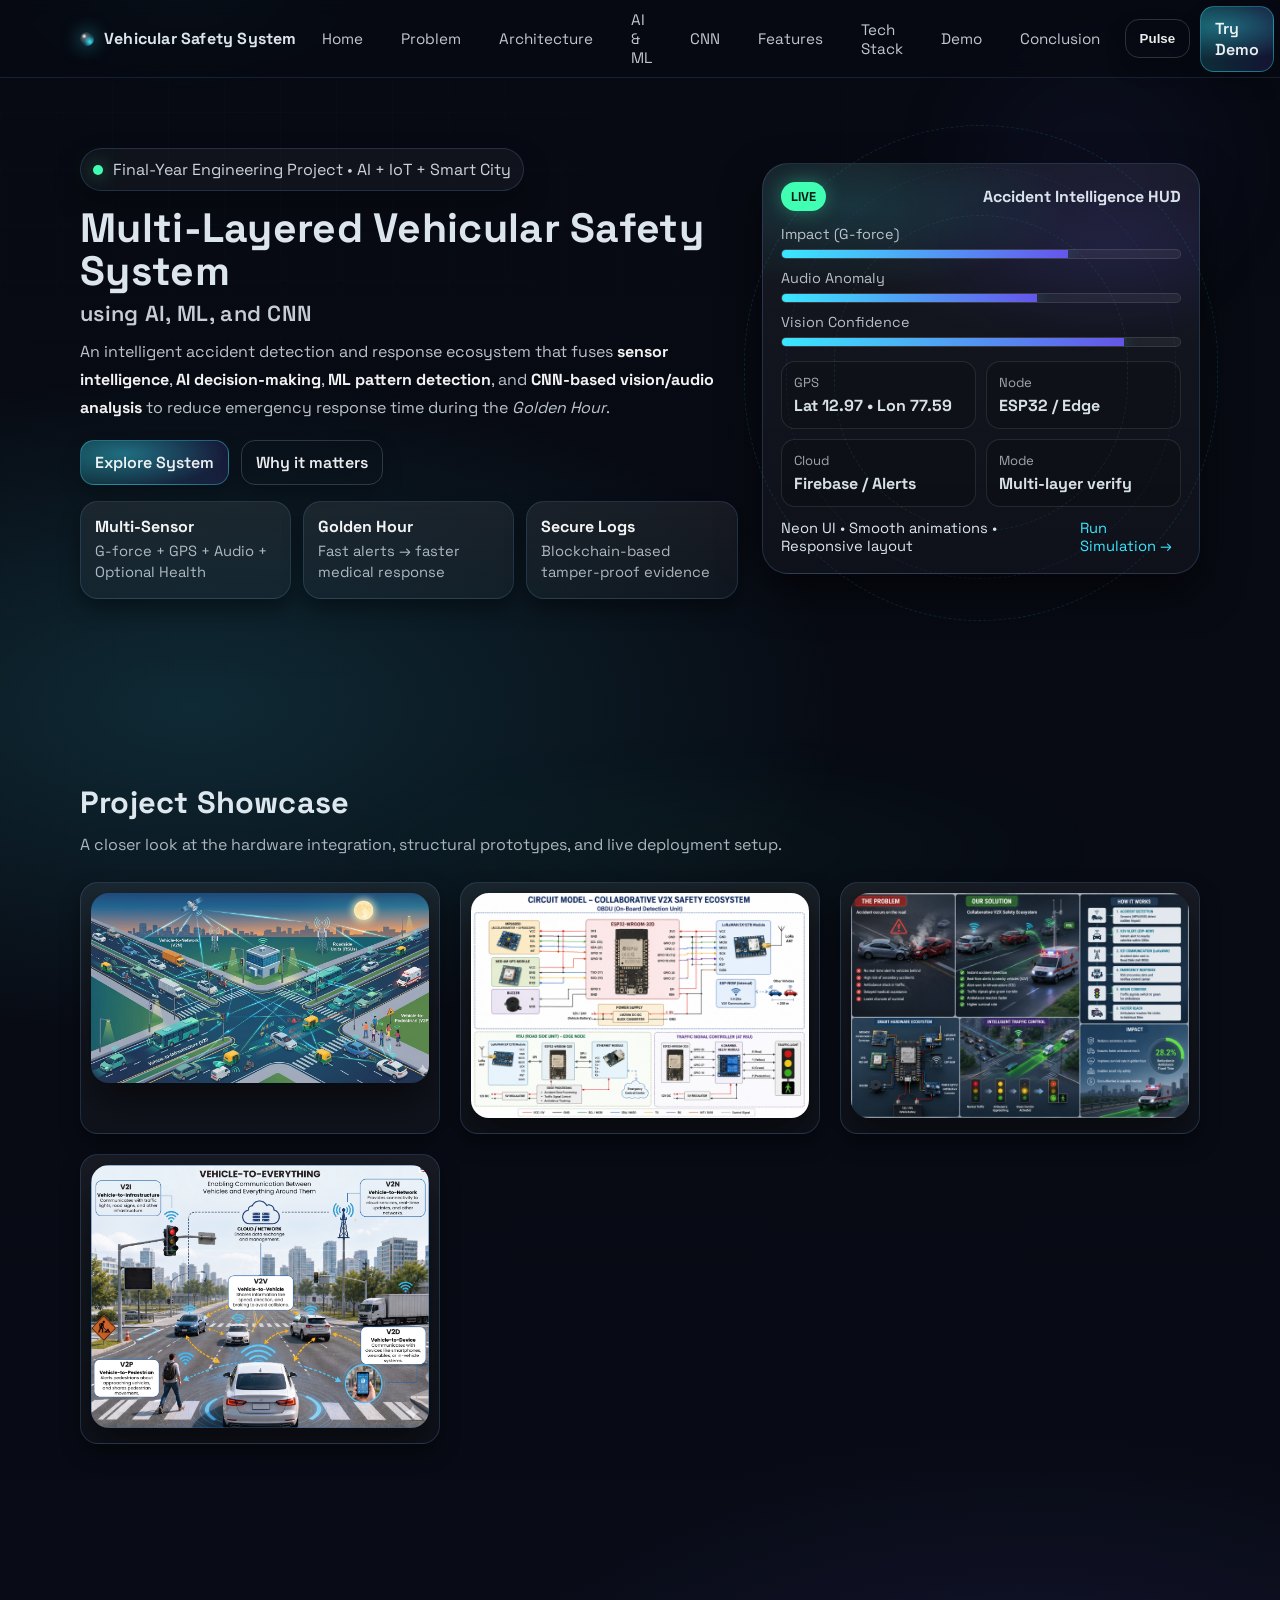
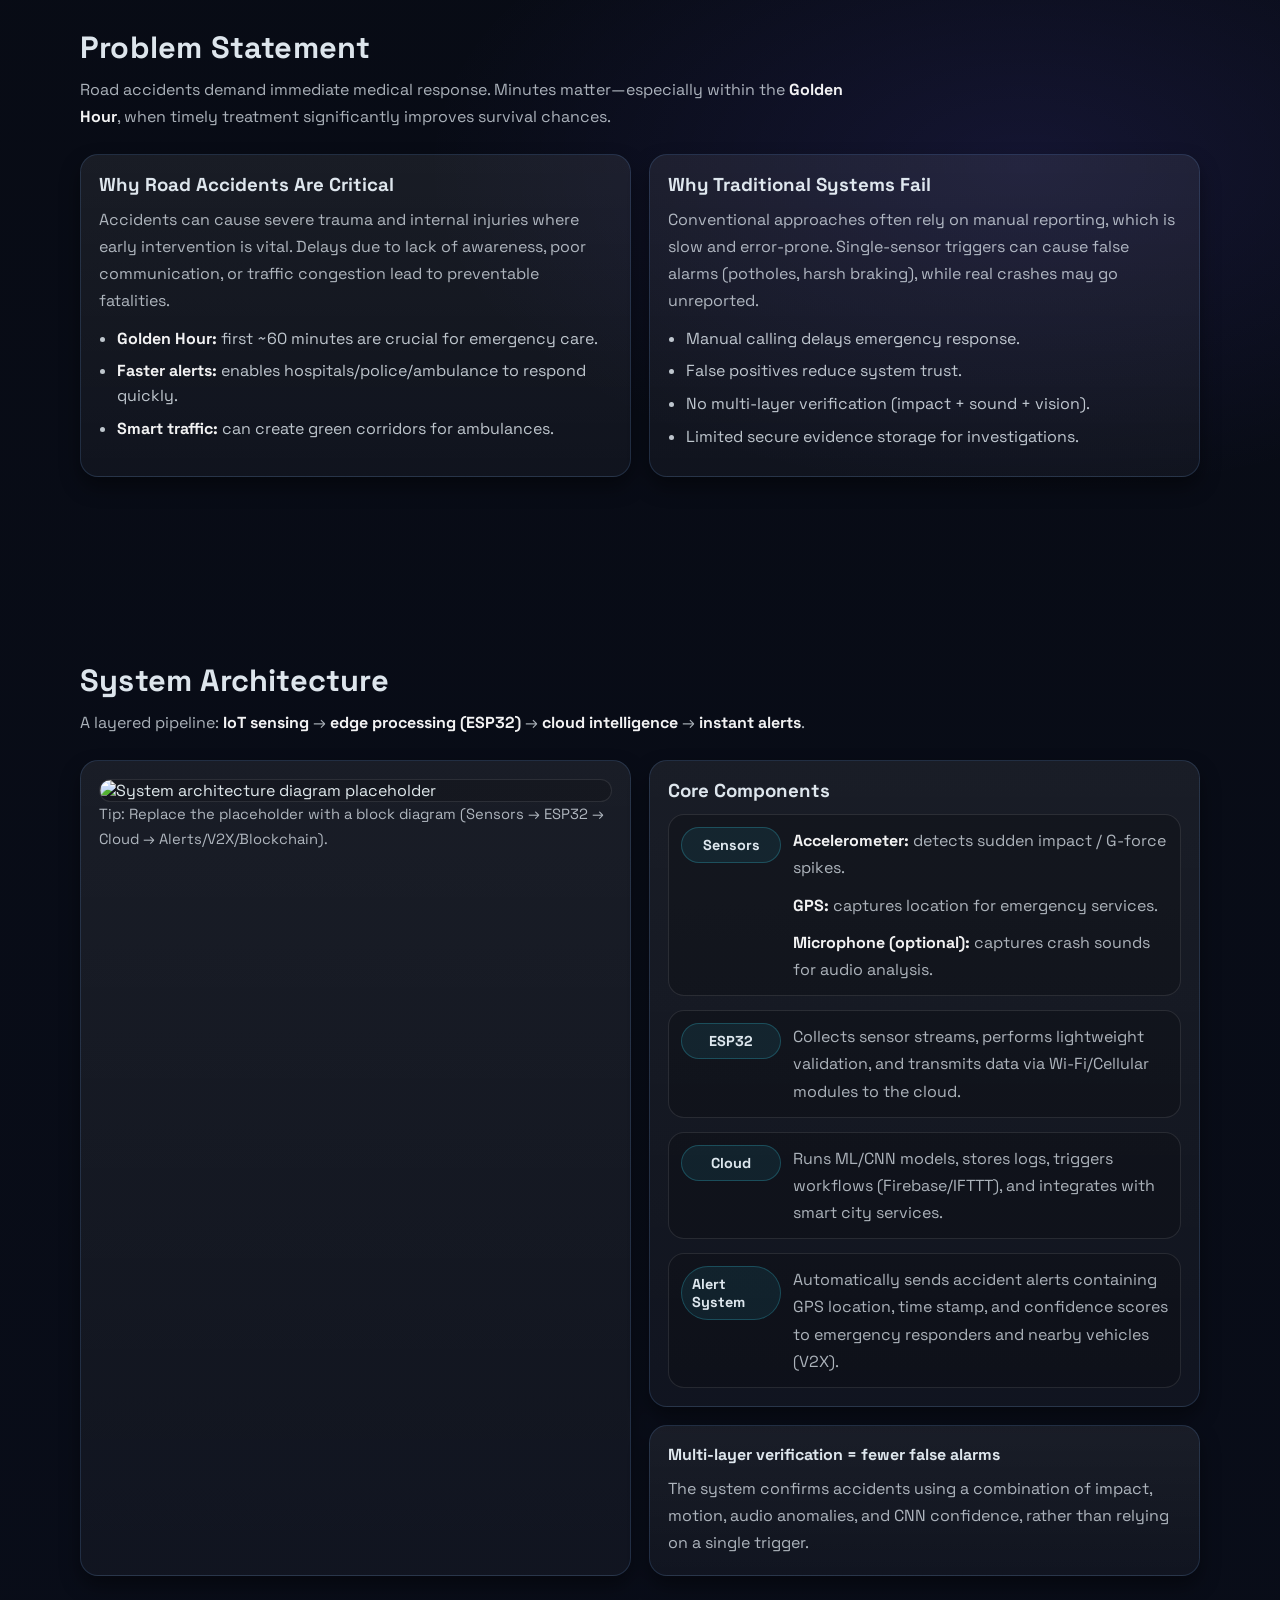
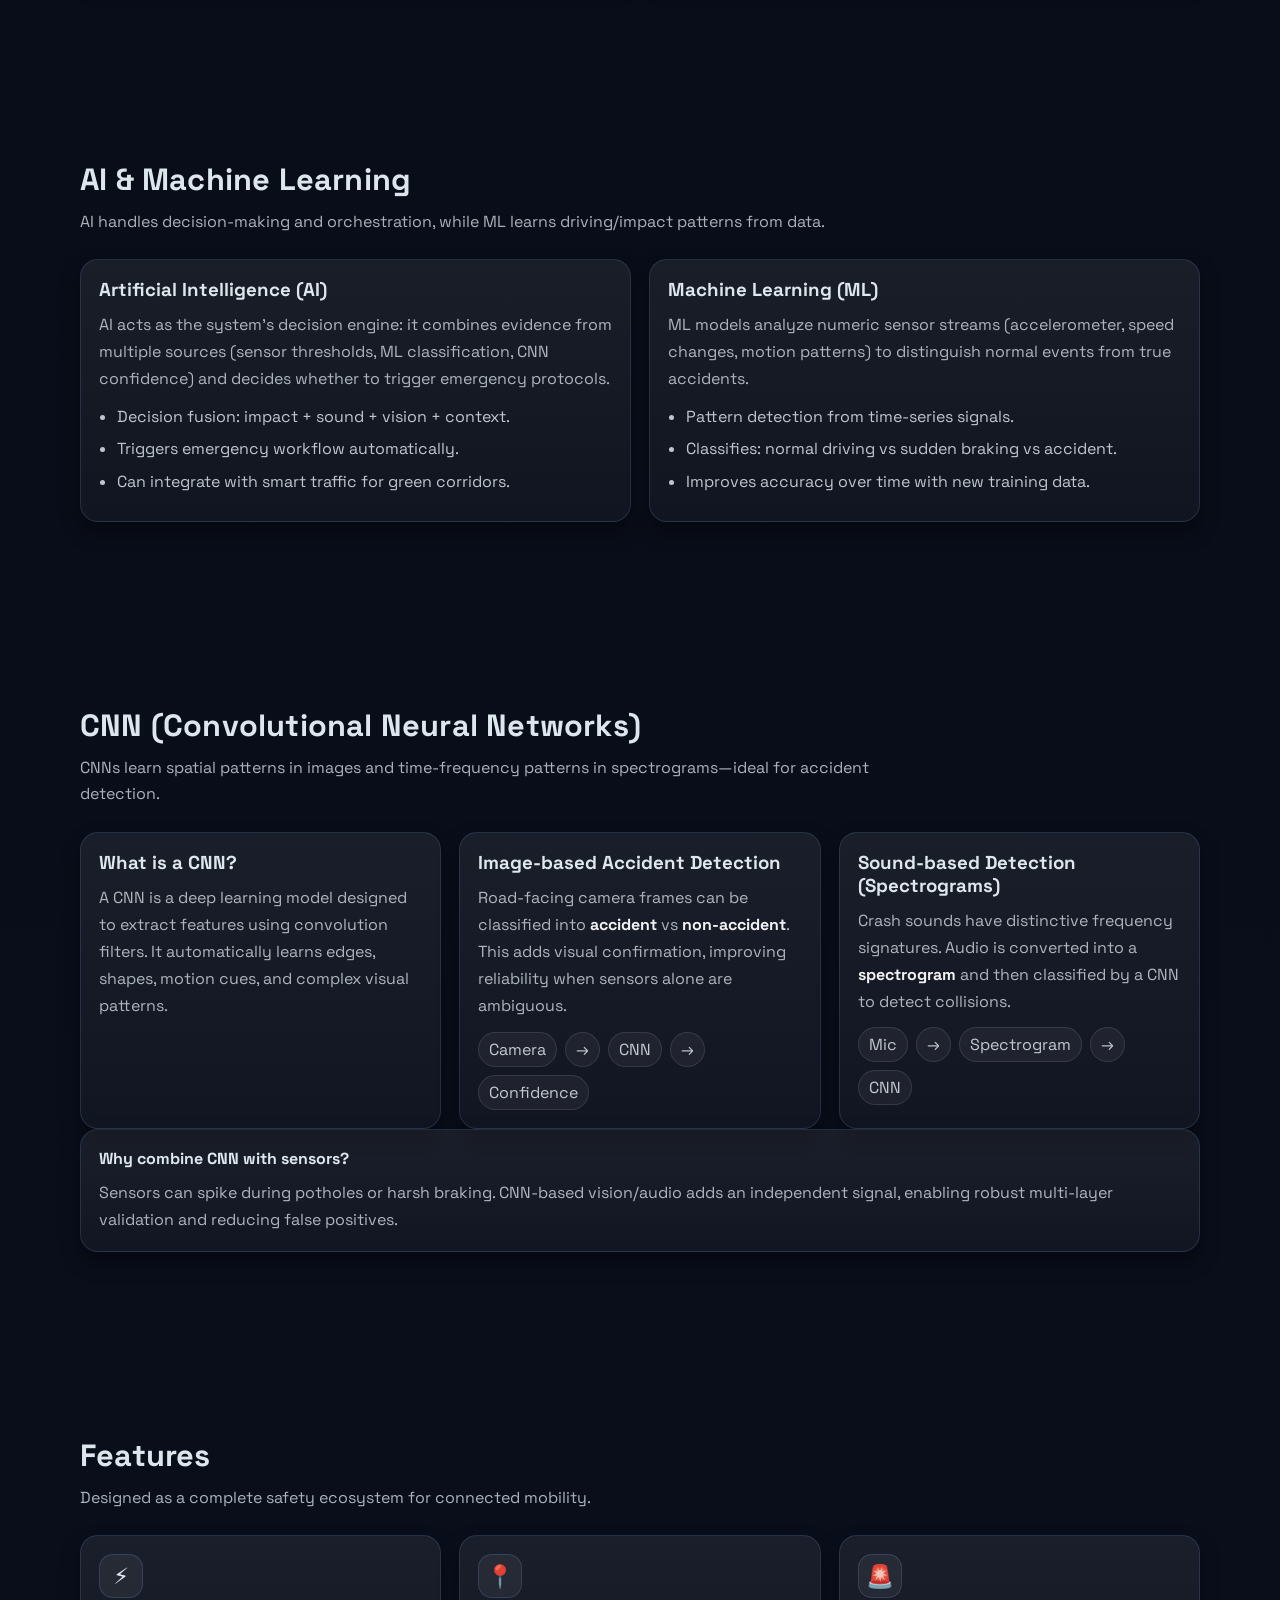
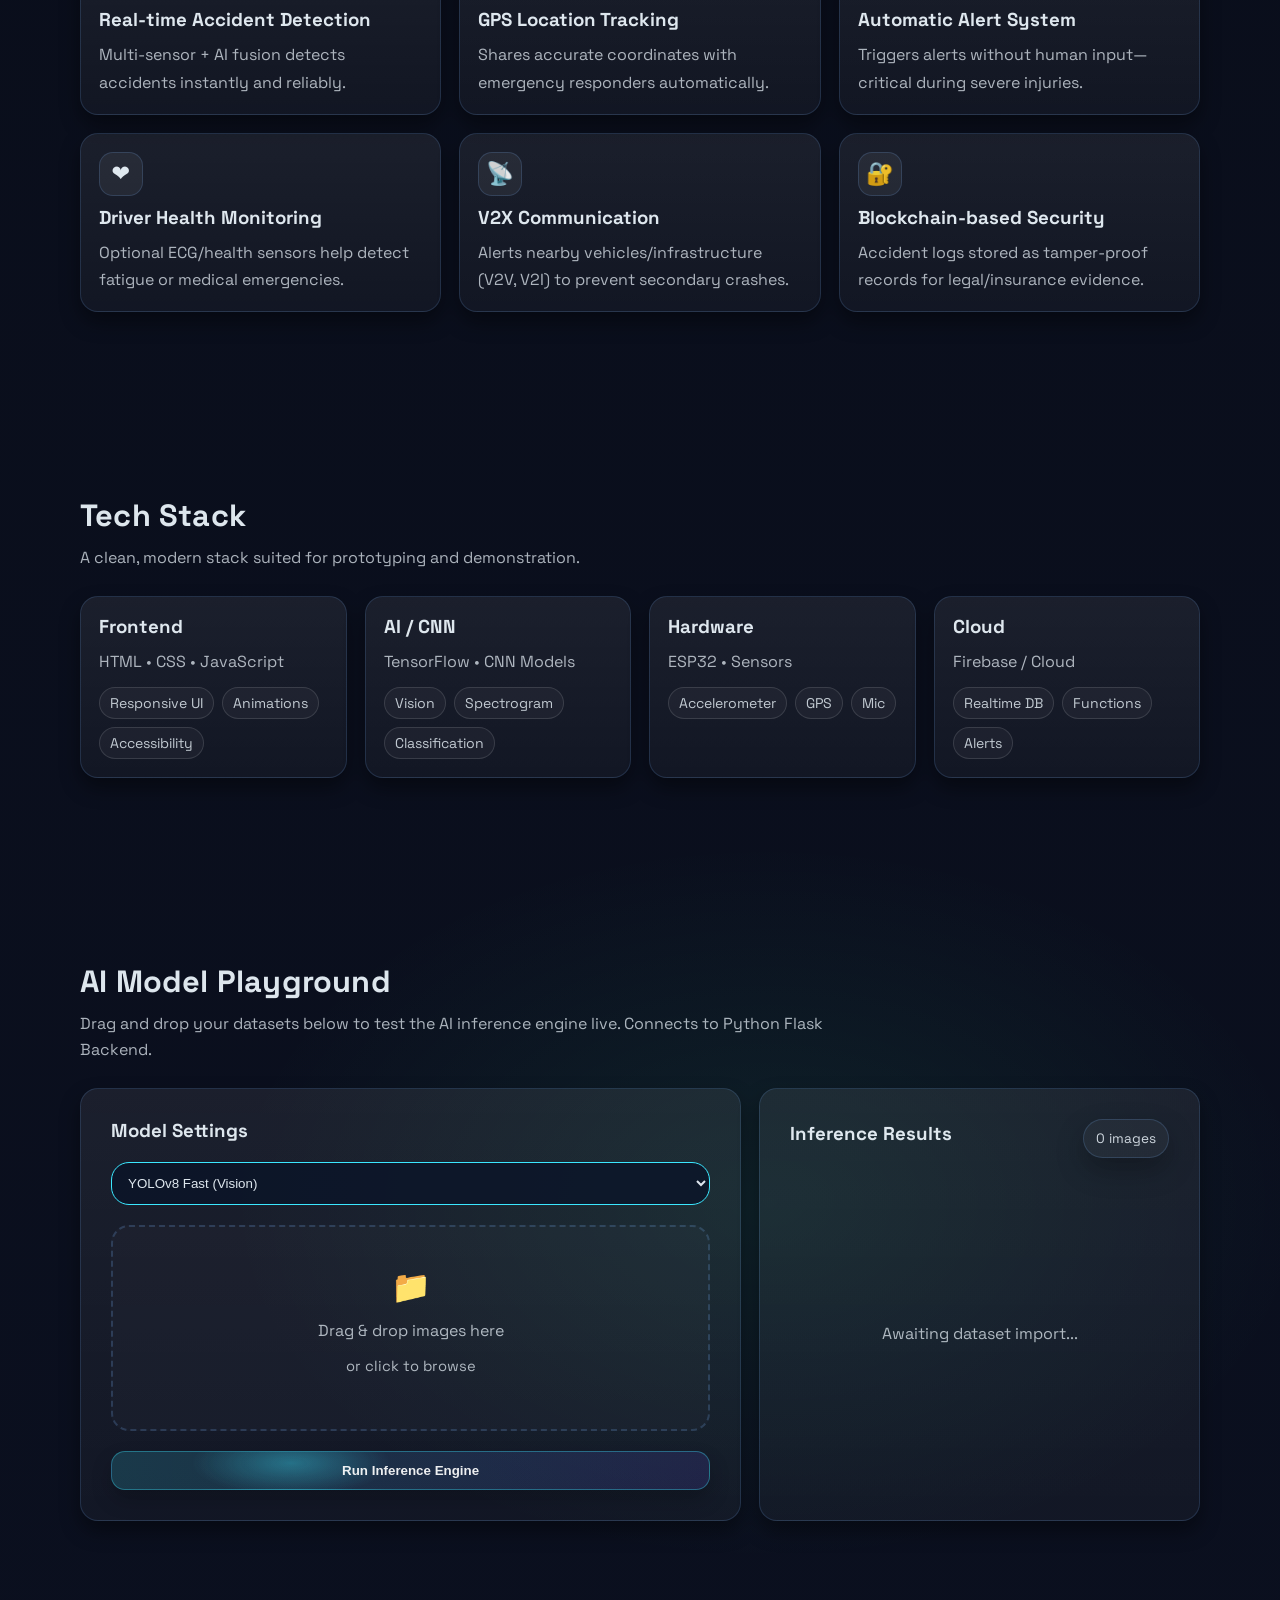
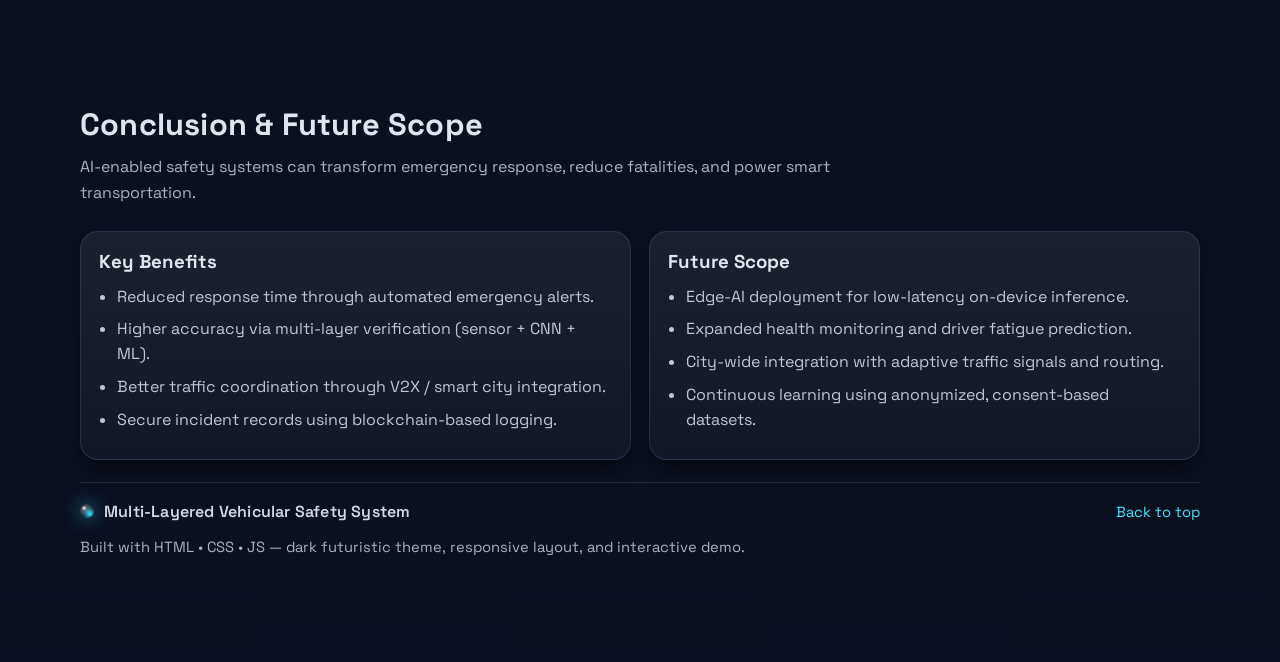
==== commit 8db597b6: "style: revert to original Dark Neon design, preserve Python backend UI" ====
--- a/index.html
+++ b/index.html
@@ -1,220 +1,545 @@
 <!DOCTYPE html>
 <html lang="en">
 <head>
-  <meta charset="UTF-8">
-  <meta name="viewport" content="width=device-width, initial-scale=1.0">
-  <title>Multi-Layered Vehicular Safety System</title>
-  <link rel="stylesheet" href="style.css">
+  <!--
+    Multi-Layered Vehicular Safety System using AI, ML, and CNN
+    Author: You
+    Notes:
+    - No frameworks used (HTML/CSS/JS only).
+    - Dark futuristic theme with neon accents, animations, and interactivity.
+  -->
+  <meta charset="UTF-8" />
+  <meta name="viewport" content="width=device-width, initial-scale=1.0" />
+  <title>Multi-Layered Vehicular Safety System | AI • ML • CNN</title>
+
+  <link rel="stylesheet" href="style.css" />
+
+  <!-- Optional: Google Font (not a framework) -->
+  <link rel="preconnect" href="https://fonts.googleapis.com">
+  <link rel="preconnect" href="https://fonts.gstatic.com" crossorigin>
+  <link href="https://fonts.googleapis.com/css2?family=Space+Grotesk:wght@400;500;600;700&display=swap" rel="stylesheet">
 </head>
+
 <body>
-  <!-- Animated Background Orbs -->
-  <div class="bg-orb orb-1"></div>
-  <div class="bg-orb orb-2"></div>
-
-  <!-- Navigation -->
-  <header class="header">
-    <div class="container nav">
-      <div class="brand">
-        <span class="text-gradient">●</span> Vehicular Safety System
-      </div>
-      <div class="nav__links">
-        <a href="#home" class="active">Home</a>
-        <a href="#showcase">Project Showcase</a>
+  <!-- Decorative background layers -->
+  <div class="bg-grid" aria-hidden="true"></div>
+  <div class="bg-glow" aria-hidden="true"></div>
+
+  <!-- Top Navigation -->
+  <header class="header" id="top">
+    <nav class="nav container" aria-label="Primary">
+      <a class="brand" href="#home" aria-label="Go to Home">
+        <span class="brand__mark" aria-hidden="true"></span>
+        <span class="brand__text">Vehicular Safety System</span>
+      </a>
+
+      <button class="nav__toggle" id="navToggle" aria-label="Open menu" aria-expanded="false">
+        <span class="nav__toggle-line"></span>
+        <span class="nav__toggle-line"></span>
+        <span class="nav__toggle-line"></span>
+      </button>
+
+      <div class="nav__links" id="navLinks">
+        <a href="#home">Home</a>
         <a href="#problem">Problem</a>
         <a href="#architecture">Architecture</a>
-        <a href="#playground">AI Playground</a>
-      </div>
-    </div>
+        <a href="#aiml">AI & ML</a>
+        <a href="#cnn">CNN</a>
+        <a href="#features">Features</a>
+        <a href="#tech">Tech Stack</a>
+        <a href="#demo">Demo</a>
+        <a href="#conclusion">Conclusion</a>
+      </div>
+
+      <div class="nav__actions">
+        <button class="btn btn--ghost" id="themePulse" type="button" aria-label="Pulse accent">
+          Pulse
+        </button>
+        <a class="btn btn--primary" href="#demo">Try Demo</a>
+      </div>
+    </nav>
   </header>
 
   <main>
     <!-- 1) HOME -->
-    <section class="hero" id="home">
-      <div class="container hero__content reveal">
-        <h1>Multi-Layered Vehicular <br>Safety System <span class="text-gradient">using AI, ML, and CNN</span></h1>
-        <p class="hero__desc">
-          An intelligent accident detection and response ecosystem that fuses sensor intelligence, AI decision-making, ML pattern detection, and CNN-based vision/audio analysis to reduce emergency response time during the Golden Hour.
-        </p>
-        <a href="#playground" class="btn btn--ai">Try AI Playground</a>
-        <a href="#architecture" class="btn btn--ghost" style="margin-left: 12px;">Explore Architecture</a>
+    <section class="section hero" id="home">
+      <div class="container hero__grid">
+        <div class="hero__content reveal">
+          <div class="pill">
+            <span class="dot"></span>
+            Final-Year Engineering Project • AI + IoT + Smart City
+          </div>
+
+          <h1 class="hero__title">
+            Multi-Layered Vehicular Safety System
+            <span class="hero__subtitle">using AI, ML, and CNN</span>
+          </h1>
+
+          <p class="hero__lead">
+            An intelligent accident detection and response ecosystem that fuses
+            <strong>sensor intelligence</strong>, <strong>AI decision-making</strong>,
+            <strong>ML pattern detection</strong>, and <strong>CNN-based vision/audio analysis</strong>
+            to reduce emergency response time during the <em>Golden Hour</em>.
+          </p>
+
+          <div class="hero__cta">
+            <a class="btn btn--primary" href="#architecture">Explore System</a>
+            <a class="btn btn--ghost" href="#problem">Why it matters</a>
+          </div>
+
+          <div class="hero__stats">
+            <div class="stat card">
+              <div class="stat__value">Multi‑Sensor</div>
+              <div class="stat__label">G‑force + GPS + Audio + Optional Health</div>
+            </div>
+            <div class="stat card">
+              <div class="stat__value">Golden Hour</div>
+              <div class="stat__label">Fast alerts → faster medical response</div>
+            </div>
+            <div class="stat card">
+              <div class="stat__value">Secure Logs</div>
+              <div class="stat__label">Blockchain-based tamper-proof evidence</div>
+            </div>
+          </div>
+        </div>
+
+        <div class="hero__visual reveal">
+          <div class="hud card">
+            <div class="hud__top">
+              <span class="chip">LIVE</span>
+              <span class="hud__title">Accident Intelligence HUD</span>
+            </div>
+
+            <div class="hud__meters">
+              <div class="meter">
+                <div class="meter__label">Impact (G-force)</div>
+                <div class="meter__bar"><span style="--w: 72%"></span></div>
+              </div>
+              <div class="meter">
+                <div class="meter__label">Audio Anomaly</div>
+                <div class="meter__bar"><span style="--w: 64%"></span></div>
+              </div>
+              <div class="meter">
+                <div class="meter__label">Vision Confidence</div>
+                <div class="meter__bar"><span style="--w: 86%"></span></div>
+              </div>
+            </div>
+
+            <div class="hud__grid">
+              <div class="hud__tile">
+                <div class="hud__k">GPS</div>
+                <div class="hud__v">Lat 12.97 • Lon 77.59</div>
+              </div>
+              <div class="hud__tile">
+                <div class="hud__k">Node</div>
+                <div class="hud__v">ESP32 / Edge</div>
+              </div>
+              <div class="hud__tile">
+                <div class="hud__k">Cloud</div>
+                <div class="hud__v">Firebase / Alerts</div>
+              </div>
+              <div class="hud__tile">
+                <div class="hud__k">Mode</div>
+                <div class="hud__v">Multi-layer verify</div>
+              </div>
+            </div>
+
+            <div class="hud__footer">
+              <span class="tiny">Neon UI • Smooth animations • Responsive layout</span>
+              <a class="tiny link" href="#demo">Run Simulation →</a>
+            </div>
+          </div>
+
+          <div class="orbit" aria-hidden="true">
+            <span class="orbit__ring"></span>
+            <span class="orbit__ring orbit__ring--2"></span>
+            <span class="orbit__ring orbit__ring--3"></span>
+          </div>
+        </div>
       </div>
     </section>
 
     <!-- 1.5) SHOWCASE GALLERY -->
-    <section id="showcase">
-      <div class="container" style="text-align: center; max-width: 1000px;">
-        <h2 style="margin-bottom: 16px;">Project <span class="text-gradient">Showcase</span></h2>
-        <p style="margin-bottom: 48px;">A closer look at the hardware integration, structural prototypes, and live deployment setup.</p>
+    <section class="section" id="showcase">
+      <div class="container">
+        <header class="section__header reveal">
+          <h2 class="section__title">Project Showcase</h2>
+          <p class="section__desc">A closer look at the hardware integration, structural prototypes, and live deployment setup.</p>
+        </header>
         
-        <div class="showcase-grid reveal">
-          <div class="showcase-item"><img src="images/R-trai.jpg" alt="Project Setup 1" loading="lazy"></div>
-          <div class="showcase-item"><img src="images/WhatsApp Image 2026-05-06 at 10.34.23 PM.jpeg" alt="Project Setup 2" loading="lazy"></div>
-          <div class="showcase-item"><img src="images/pic.png" alt="Project Architecture" loading="lazy"></div>
-          <div class="showcase-item"><img src="images/pic2.jpg" alt="Hardware Node" loading="lazy"></div>
+        <div class="grid" style="grid-template-columns: repeat(auto-fit, minmax(280px, 1fr)); gap: 20px;">
+          <div class="card reveal" style="padding: 10px; text-align: center;"><img src="images/R-trai.jpg" alt="Setup 1" style="width: 100%; border-radius: var(--radius); box-shadow: var(--shadow);"></div>
+          <div class="card reveal" style="padding: 10px; text-align: center;"><img src="images/WhatsApp Image 2026-05-06 at 10.34.23 PM.jpeg" alt="Setup 2" style="width: 100%; border-radius: var(--radius); box-shadow: var(--shadow);"></div>
+          <div class="card reveal" style="padding: 10px; text-align: center;"><img src="images/pic.png" alt="Architecture" style="width: 100%; border-radius: var(--radius); box-shadow: var(--shadow);"></div>
+          <div class="card reveal" style="padding: 10px; text-align: center;"><img src="images/pic2.jpg" alt="Node" style="width: 100%; border-radius: var(--radius); box-shadow: var(--shadow);"></div>
         </div>
       </div>
     </section>
 
     <!-- 2) PROBLEM STATEMENT -->
-    <section id="problem">
-      <div class="container">
-        <div style="text-align: center; margin-bottom: 48px;" class="reveal">
-          <h2>Problem <span class="text-gradient">Statement</span></h2>
-          <p>Minutes matter—especially within the Golden Hour, when timely treatment significantly improves survival chances.</p>
-        </div>
+    <section class="section" id="problem">
+      <div class="container">
+        <header class="section__header reveal">
+          <h2 class="section__title">Problem Statement</h2>
+          <p class="section__desc">
+            Road accidents demand immediate medical response. Minutes matter—especially within the
+            <strong>Golden Hour</strong>, when timely treatment significantly improves survival chances.
+          </p>
+        </header>
 
         <div class="grid grid--2">
-          <div class="card reveal">
+          <article class="card reveal">
             <h3>Why Road Accidents Are Critical</h3>
-            <p style="margin-top: 12px;">
+            <p>
               Accidents can cause severe trauma and internal injuries where early intervention is vital.
               Delays due to lack of awareness, poor communication, or traffic congestion lead to preventable fatalities.
             </p>
-            <ul style="margin-top: 12px; padding-left: 20px; color: var(--text-muted);">
-              <li style="margin-bottom: 8px;"><strong>Golden Hour:</strong> first ~60 minutes are crucial for emergency care.</li>
-              <li style="margin-bottom: 8px;"><strong>Faster alerts:</strong> enables hospitals/police to respond quickly.</li>
+            <ul class="bullets">
+              <li><strong>Golden Hour:</strong> first ~60 minutes are crucial for emergency care.</li>
+              <li><strong>Faster alerts:</strong> enables hospitals/police/ambulance to respond quickly.</li>
+              <li><strong>Smart traffic:</strong> can create green corridors for ambulances.</li>
             </ul>
-          </div>
-
+          </article>
+
+          <article class="card reveal">
+            <h3>Why Traditional Systems Fail</h3>
+            <p>
+              Conventional approaches often rely on manual reporting, which is slow and error-prone.
+              Single-sensor triggers can cause false alarms (potholes, harsh braking), while real crashes may go unreported.
+            </p>
+            <ul class="bullets">
+              <li>Manual calling delays emergency response.</li>
+              <li>False positives reduce system trust.</li>
+              <li>No multi-layer verification (impact + sound + vision).</li>
+              <li>Limited secure evidence storage for investigations.</li>
+            </ul>
+          </article>
+        </div>
+      </div>
+    </section>
+
+    <!-- 3) SYSTEM ARCHITECTURE -->
+    <section class="section" id="architecture">
+      <div class="container">
+        <header class="section__header reveal">
+          <h2 class="section__title">System Architecture</h2>
+          <p class="section__desc">
+            A layered pipeline: <strong>IoT sensing</strong> → <strong>edge processing (ESP32)</strong> →
+            <strong>cloud intelligence</strong> → <strong>instant alerts</strong>.
+          </p>
+        </header>
+
+        <div class="grid grid--2 architecture">
           <div class="card reveal">
-            <h3>Why Traditional Systems Fail</h3>
-            <p style="margin-top: 12px;">
-              Conventional approaches often rely on manual reporting, which is slow and error-prone.
-              Single-sensor triggers can cause false alarms.
-            </p>
-            <ul style="margin-top: 12px; padding-left: 20px; color: var(--text-muted);">
-              <li style="margin-bottom: 8px;">Manual calling delays emergency response.</li>
-              <li style="margin-bottom: 8px;">False positives reduce system trust.</li>
-              <li style="margin-bottom: 8px;">No multi-layer verification (impact + sound + vision).</li>
+            <div class="media">
+              <!-- Placeholder diagram: replace with your own image later -->
+              <img
+                class="media__img"
+                src="https://via.placeholder.com/1200x700.png?text=System+Architecture+Diagram+(Placeholder)"
+                alt="System architecture diagram placeholder"
+                loading="lazy"
+              />
+            </div>
+            <p class="tiny muted">
+              Tip: Replace the placeholder with a block diagram (Sensors → ESP32 → Cloud → Alerts/V2X/Blockchain).
+            </p>
+          </div>
+
+          <div class="stack reveal">
+            <div class="card">
+              <h3>Core Components</h3>
+              <div class="arch-list">
+                <div class="arch-item">
+                  <span class="badge">Sensors</span>
+                  <div>
+                    <p><strong>Accelerometer:</strong> detects sudden impact / G-force spikes.</p>
+                    <p><strong>GPS:</strong> captures location for emergency services.</p>
+                    <p><strong>Microphone (optional):</strong> captures crash sounds for audio analysis.</p>
+                  </div>
+                </div>
+
+                <div class="arch-item">
+                  <span class="badge">ESP32</span>
+                  <div>
+                    <p>
+                      Collects sensor streams, performs lightweight validation, and transmits data
+                      via Wi‑Fi/Cellular modules to the cloud.
+                    </p>
+                  </div>
+                </div>
+
+                <div class="arch-item">
+                  <span class="badge">Cloud</span>
+                  <div>
+                    <p>
+                      Runs ML/CNN models, stores logs, triggers workflows (Firebase/IFTTT),
+                      and integrates with smart city services.
+                    </p>
+                  </div>
+                </div>
+
+                <div class="arch-item">
+                  <span class="badge">Alert System</span>
+                  <div>
+                    <p>
+                      Automatically sends accident alerts containing GPS location, time stamp,
+                      and confidence scores to emergency responders and nearby vehicles (V2X).
+                    </p>
+                  </div>
+                </div>
+              </div>
+            </div>
+
+            <div class="callout card">
+              <h4>Multi-layer verification = fewer false alarms</h4>
+              <p class="muted">
+                The system confirms accidents using a combination of impact, motion, audio anomalies,
+                and CNN confidence, rather than relying on a single trigger.
+              </p>
+            </div>
+          </div>
+        </div>
+      </div>
+    </section>
+
+    <!-- 4) AI & ML -->
+    <section class="section" id="aiml">
+      <div class="container">
+        <header class="section__header reveal">
+          <h2 class="section__title">AI & Machine Learning</h2>
+          <p class="section__desc">
+            AI handles decision-making and orchestration, while ML learns driving/impact patterns from data.
+          </p>
+        </header>
+
+        <div class="grid grid--2">
+          <article class="card reveal">
+            <h3>Artificial Intelligence (AI)</h3>
+            <p>
+              AI acts as the system’s decision engine: it combines evidence from multiple sources
+              (sensor thresholds, ML classification, CNN confidence) and decides whether to trigger emergency protocols.
+            </p>
+            <ul class="bullets">
+              <li>Decision fusion: impact + sound + vision + context.</li>
+              <li>Triggers emergency workflow automatically.</li>
+              <li>Can integrate with smart traffic for green corridors.</li>
             </ul>
-          </div>
-        </div>
-      </div>
-    </section>
-
-    <!-- 3) SYSTEM ARCHITECTURE -->
-    <section id="architecture">
-      <div class="container">
-        <div style="text-align: center; margin-bottom: 48px;" class="reveal">
-          <h2>System <span class="text-gradient">Architecture</span></h2>
-          <p>A layered pipeline: IoT sensing → edge processing (ESP32) → cloud intelligence → instant alerts.</p>
-        </div>
-
-        <div class="grid grid--2">
-          <div class="card reveal" style="display: flex; flex-direction: column; justify-content: center; align-items: center; perspective: 1000px;">
-            <div id="archTiltCard" class="tilt-card" style="position: relative; width: 100%; transition: transform 0.1s ease-out; transform-style: preserve-3d;">
-              <img src="images/pic.png" alt="Architecture" style="width: 100%; border-radius: var(--radius-sm); box-shadow: var(--shadow-md);">
-              
-              <!-- Floating 3D Data Nodes -->
-              <div class="data-node" style="top: 20%; left: 15%; transform: translateZ(40px);">
-                <div class="node-pulse"></div><span>Edge AI Node</span>
-              </div>
-              <div class="data-node" style="top: 50%; right: 10%; transform: translateZ(60px);">
-                <div class="node-pulse" style="background: var(--danger);"></div><span>Firebase DB</span>
-              </div>
-              <div class="data-node" style="bottom: 15%; left: 40%; transform: translateZ(80px);">
-                <div class="node-pulse" style="background: var(--success);"></div><span>V2X Module</span>
-              </div>
-            </div>
-            <p style="margin-top: 24px; font-size: 0.9rem; color: var(--text-muted);">Interactive 3D Layer Model. Hover to rotate.</p>
-          </div>
-
-          <div class="card">
-            <h3>Core Components</h3>
-            <div style="margin-top: 24px; display: flex; flex-direction: column; gap: 20px;">
-              <div>
-                <strong class="text-gradient">Sensors:</strong>
-                <p>Accelerometer (G-force), GPS (Location), Microphone (Audio analysis).</p>
-              </div>
-              <div>
-                <strong class="text-gradient">ESP32:</strong>
-                <p>Collects sensor streams, performs validation, and transmits data.</p>
-              </div>
-              <div>
-                <strong class="text-gradient">Cloud:</strong>
-                <p>Runs ML/CNN models, stores logs, triggers workflows.</p>
-              </div>
-              <div>
-                <strong class="text-gradient">Alert System:</strong>
-                <p>Automatically sends accident alerts containing GPS to emergency responders.</p>
-              </div>
-            </div>
-          </div>
-        </div>
-      </div>
-    </section>
-
-    <!-- 4) AI & ML & CNN -->
-    <section>
-      <div class="container">
-        <div style="text-align: center; margin-bottom: 48px;">
-          <h2>AI, ML, and <span class="text-gradient">CNN Models</span></h2>
-          <p>Extracting spatial patterns in images and time-frequency patterns in spectrograms.</p>
-        </div>
+          </article>
+
+          <article class="card reveal">
+            <h3>Machine Learning (ML)</h3>
+            <p>
+              ML models analyze numeric sensor streams (accelerometer, speed changes, motion patterns)
+              to distinguish normal events from true accidents.
+            </p>
+            <ul class="bullets">
+              <li>Pattern detection from time-series signals.</li>
+              <li>Classifies: normal driving vs sudden braking vs accident.</li>
+              <li>Improves accuracy over time with new training data.</li>
+            </ul>
+          </article>
+        </div>
+      </div>
+    </section>
+
+    <!-- 5) CNN -->
+    <section class="section" id="cnn">
+      <div class="container">
+        <header class="section__header reveal">
+          <h2 class="section__title">CNN (Convolutional Neural Networks)</h2>
+          <p class="section__desc">
+            CNNs learn spatial patterns in images and time-frequency patterns in spectrograms—ideal for accident detection.
+          </p>
+        </header>
 
         <div class="grid grid--3">
-          <div class="card">
-            <h3>Decision Engine (AI)</h3>
-            <p style="margin-top: 12px;">Combines evidence from multiple sources (sensor thresholds, ML classification, CNN confidence) to decide whether to trigger emergency protocols automatically.</p>
-          </div>
-          <div class="card">
-            <h3>Pattern Detection (ML)</h3>
-            <p style="margin-top: 12px;">Analyzes numeric sensor streams to distinguish normal events from true accidents, improving accuracy over time with new training data.</p>
-          </div>
-          <div class="card">
-            <h3>Vision & Audio (CNN)</h3>
-            <p style="margin-top: 12px;">Classifies road-facing camera frames into accident vs non-accident. Analyzes audio spectrograms to identify distinctive crash frequency signatures.</p>
-          </div>
-        </div>
-      </div>
-    </section>
-
-    <!-- 5) AI PLAYGROUND (REPLACES OLD DEMO) -->
-    <section id="playground">
-      <div class="container">
-        <div style="text-align: center; margin-bottom: 48px;">
-          <h2>AI Model <span class="text-gradient">Playground</span></h2>
-          <p>Drag and drop your datasets below to test the AI inference engine live.</p>
-        </div>
-
-        <div class="playground-container">
-          <!-- Controls (Left) -->
-          <div class="card">
-            <h3 style="margin-bottom: 16px;">Model Settings</h3>
+          <article class="card reveal">
+            <h3>What is a CNN?</h3>
+            <p>
+              A CNN is a deep learning model designed to extract features using convolution filters.
+              It automatically learns edges, shapes, motion cues, and complex visual patterns.
+            </p>
+          </article>
+
+          <article class="card reveal">
+            <h3>Image-based Accident Detection</h3>
+            <p>
+              Road-facing camera frames can be classified into <strong>accident</strong> vs <strong>non-accident</strong>.
+              This adds visual confirmation, improving reliability when sensors alone are ambiguous.
+            </p>
+            <div class="mini-steps">
+              <span>Camera</span><span>→</span><span>CNN</span><span>→</span><span>Confidence</span>
+            </div>
+          </article>
+
+          <article class="card reveal">
+            <h3>Sound-based Detection (Spectrograms)</h3>
+            <p>
+              Crash sounds have distinctive frequency signatures. Audio is converted into a
+              <strong>spectrogram</strong> and then classified by a CNN to detect collisions.
+            </p>
+            <div class="mini-steps">
+              <span>Mic</span><span>→</span><span>Spectrogram</span><span>→</span><span>CNN</span>
+            </div>
+          </article>
+        </div>
+
+        <div class="card reveal cnn-note">
+          <h4>Why combine CNN with sensors?</h4>
+          <p class="muted">
+            Sensors can spike during potholes or harsh braking. CNN-based vision/audio adds an independent signal,
+            enabling robust multi-layer validation and reducing false positives.
+          </p>
+        </div>
+      </div>
+    </section>
+
+    <!-- 6) FEATURES -->
+    <section class="section" id="features">
+      <div class="container">
+        <header class="section__header reveal">
+          <h2 class="section__title">Features</h2>
+          <p class="section__desc">Designed as a complete safety ecosystem for connected mobility.</p>
+        </header>
+
+        <div class="grid grid--3">
+          <div class="card feature reveal">
+            <div class="feature__icon">⚡</div>
+            <h3>Real-time Accident Detection</h3>
+            <p>Multi-sensor + AI fusion detects accidents instantly and reliably.</p>
+          </div>
+
+          <div class="card feature reveal">
+            <div class="feature__icon">📍</div>
+            <h3>GPS Location Tracking</h3>
+            <p>Shares accurate coordinates with emergency responders automatically.</p>
+          </div>
+
+          <div class="card feature reveal">
+            <div class="feature__icon">🚨</div>
+            <h3>Automatic Alert System</h3>
+            <p>Triggers alerts without human input—critical during severe injuries.</p>
+          </div>
+
+          <div class="card feature reveal">
+            <div class="feature__icon">❤️</div>
+            <h3>Driver Health Monitoring</h3>
+            <p>Optional ECG/health sensors help detect fatigue or medical emergencies.</p>
+          </div>
+
+          <div class="card feature reveal">
+            <div class="feature__icon">📡</div>
+            <h3>V2X Communication</h3>
+            <p>Alerts nearby vehicles/infrastructure (V2V, V2I) to prevent secondary crashes.</p>
+          </div>
+
+          <div class="card feature reveal">
+            <div class="feature__icon">🔐</div>
+            <h3>Blockchain-based Security</h3>
+            <p>Accident logs stored as tamper-proof records for legal/insurance evidence.</p>
+          </div>
+        </div>
+      </div>
+    </section>
+
+    <!-- 7) TECH STACK -->
+    <section class="section" id="tech">
+      <div class="container">
+        <header class="section__header reveal">
+          <h2 class="section__title">Tech Stack</h2>
+          <p class="section__desc">A clean, modern stack suited for prototyping and demonstration.</p>
+        </header>
+
+        <div class="grid grid--4">
+          <div class="card reveal">
+            <h3>Frontend</h3>
+            <p class="muted">HTML • CSS • JavaScript</p>
+            <div class="tag-row">
+              <span class="tag">Responsive UI</span>
+              <span class="tag">Animations</span>
+              <span class="tag">Accessibility</span>
+            </div>
+          </div>
+
+          <div class="card reveal">
+            <h3>AI / CNN</h3>
+            <p class="muted">TensorFlow • CNN Models</p>
+            <div class="tag-row">
+              <span class="tag">Vision</span>
+              <span class="tag">Spectrogram</span>
+              <span class="tag">Classification</span>
+            </div>
+          </div>
+
+          <div class="card reveal">
+            <h3>Hardware</h3>
+            <p class="muted">ESP32 • Sensors</p>
+            <div class="tag-row">
+              <span class="tag">Accelerometer</span>
+              <span class="tag">GPS</span>
+              <span class="tag">Mic</span>
+            </div>
+          </div>
+
+          <div class="card reveal">
+            <h3>Cloud</h3>
+            <p class="muted">Firebase / Cloud</p>
+            <div class="tag-row">
+              <span class="tag">Realtime DB</span>
+              <span class="tag">Functions</span>
+              <span class="tag">Alerts</span>
+            </div>
+          </div>
+        </div>
+      </div>
+    </section>
+
+    <!-- 8) AI PLAYGROUND (Replaces old demo) -->
+    <section class="section" id="playground">
+      <div class="container">
+        <header class="section__header reveal">
+          <h2 class="section__title">AI Model Playground</h2>
+          <p class="section__desc">
+            Drag and drop your datasets below to test the AI inference engine live. Connects to Python Flask Backend.
+          </p>
+        </header>
+
+        <div class="grid grid--2 demo-card reveal">
+          <div class="card" style="padding: 30px;">
+            <h3 style="margin-bottom: 20px;">Model Settings</h3>
             
-            <div class="select-wrapper">
-              <select id="modelSelect">
+            <div style="margin-bottom: 20px;">
+              <select id="modelSelect" style="width: 100%; padding: 12px; background: rgba(10, 20, 40, 0.8); color: var(--text); border: 1px solid var(--neon); border-radius: var(--radius); outline: none;">
                 <option value="yolov8">YOLOv8 Fast (Vision)</option>
                 <option value="mobilenet">MobileNetV3 (Edge)</option>
                 <option value="cnn">Custom CNN (Ensemble)</option>
               </select>
             </div>
 
-            <div class="upload-zone" id="uploadZone">
-              <span class="upload-icon">📁</span>
-              <p style="font-weight: 500; color: var(--text-main); margin-bottom: 8px;">Drag & drop images here</p>
-              <p style="font-size: 0.85rem;">or click to browse from computer</p>
-              <input type="file" id="fileInput" class="file-input" multiple accept="image/*">
-            </div>
-
-            <button class="btn btn--ai" id="runInferenceBtn" style="width: 100%; margin-top: 24px;" disabled>
+            <div id="uploadZone" style="border: 2px dashed var(--stroke); padding: 40px; text-align: center; border-radius: var(--radius); cursor: pointer; transition: all 0.3s; background: rgba(255,255,255,0.02);">
+              <div style="font-size: 2rem; margin-bottom: 10px; color: var(--neon);">📁</div>
+              <p>Drag & drop images here</p>
+              <p class="muted tiny">or click to browse</p>
+              <input type="file" id="fileInput" hidden multiple accept="image/*">
+            </div>
+
+            <button class="btn btn--primary" id="runInferenceBtn" style="width: 100%; margin-top: 20px;" disabled>
               Run Inference Engine
             </button>
             
-            <div id="processingStatus" hidden style="text-align: center; margin-top: 24px;">
-              <p style="font-weight: 600;"><span class="text-gradient">Processing via <span id="activeModelName">YOLOv8</span>...</span></p>
-            </div>
-          </div>
-
-          <!-- Output Gallery (Right) -->
-          <div class="card" style="min-height: 400px;">
-            <div style="display: flex; justify-content: space-between; margin-bottom: 24px; align-items: center;">
+            <div id="processingStatus" hidden style="text-align: center; margin-top: 20px;">
+              <p style="color: var(--neon); font-weight: 600;">Processing via <span id="activeModelName">YOLOv8</span>...</p>
+            </div>
+          </div>
+
+          <div class="card" style="padding: 30px; min-height: 400px; display: flex; flex-direction: column;">
+            <div style="display: flex; justify-content: space-between; margin-bottom: 20px; align-items: center;">
               <h3>Inference Results</h3>
-              <span id="outputCount" style="font-size: 0.85rem; color: var(--text-main); font-weight: 600; background: rgba(255,255,255,0.1); border: 1px solid var(--card-border); padding: 4px 12px; border-radius: 999px;">0 images</span>
+              <span id="outputCount" class="pill" style="font-size: 0.85rem;">0 images</span>
             </div>
             
-            <div class="gallery-grid" id="outputGallery">
-              <div style="grid-column: 1 / -1; text-align: center; padding: 60px 0; color: var(--text-muted);">
+            <div id="outputGallery" style="display: grid; grid-template-columns: repeat(auto-fill, minmax(140px, 1fr)); gap: 10px; flex-grow: 1;">
+              <div style="grid-column: 1 / -1; text-align: center; padding: 40px 0; color: var(--muted); display: flex; align-items: center; justify-content: center;">
                 Awaiting dataset import...
               </div>
             </div>
@@ -223,29 +548,112 @@
       </div>
     </section>
 
-    <!-- 6) CONCLUSION -->
-    <section id="conclusion">
-      <div class="container text-center" style="max-width: 800px; margin: 0 auto; text-align: center;">
-        <h2 style="margin-bottom: 24px;">Conclusion & Future Scope</h2>
-        <p style="margin-bottom: 48px;">AI-enabled safety systems can transform emergency response, reduce fatalities, and power smart transportation.</p>
-        
-        <div style="display: flex; justify-content: center; gap: 16px; margin-bottom: 40px;">
-          <span class="btn btn--ghost" style="cursor: default;">Reduced Response Time</span>
-          <span class="btn btn--ai" style="cursor: default;">High Accuracy</span>
-          <span class="btn btn--ghost" style="cursor: default;">Smart City Integration</span>
-        </div>
-        
-        <p style="font-size: 0.9rem; color: var(--text-muted);">
-          Built with HTML • CSS • JS — Modern SaaS Theme, Responsive Layout, and Interactive Python AI Backend.
+    <!-- 9) CONCLUSION -->
+    <section class="section" id="conclusion">
+      <div class="container">
+        <header class="section__header reveal">
+          <h2 class="section__title">Conclusion & Future Scope</h2>
+          <p class="section__desc">
+            AI-enabled safety systems can transform emergency response, reduce fatalities, and power smart transportation.
+          </p>
+        </header>
+
+        <div class="grid grid--2">
+          <article class="card reveal">
+            <h3>Key Benefits</h3>
+            <ul class="bullets">
+              <li>Reduced response time through automated emergency alerts.</li>
+              <li>Higher accuracy via multi-layer verification (sensor + CNN + ML).</li>
+              <li>Better traffic coordination through V2X / smart city integration.</li>
+              <li>Secure incident records using blockchain-based logging.</li>
+            </ul>
+          </article>
+
+          <article class="card reveal">
+            <h3>Future Scope</h3>
+            <ul class="bullets">
+              <li>Edge-AI deployment for low-latency on-device inference.</li>
+              <li>Expanded health monitoring and driver fatigue prediction.</li>
+              <li>City-wide integration with adaptive traffic signals and routing.</li>
+              <li>Continuous learning using anonymized, consent-based datasets.</li>
+            </ul>
+          </article>
+        </div>
+
+        <footer class="footer reveal">
+          <div class="footer__left">
+            <div class="brand brand--small">
+              <span class="brand__mark" aria-hidden="true"></span>
+              <span class="brand__text">Multi-Layered Vehicular Safety System</span>
+            </div>
+            <p class="tiny muted">
+              Built with HTML • CSS • JS — dark futuristic theme, responsive layout, and interactive demo.
+            </p>
+          </div>
+
+          <div class="footer__right">
+            <a class="link tiny" href="#top">Back to top</a>
+          </div>
+        </footer>
+      </div>
+    </section>
+  </main>
+
+  <!-- Toast + Modal -->
+  <div class="toast" id="toast" role="status" aria-live="polite" aria-atomic="true">
+    <div class="toast__icon" aria-hidden="true">🛰️</div>
+    <div class="toast__body">
+      <div class="toast__title" id="toastTitle">System Online</div>
+      <div class="toast__text" id="toastText">Sensors synced. Awaiting events.</div>
+    </div>
+    <button class="toast__close" id="toastClose" aria-label="Close notification">×</button>
+  </div>
+
+  <div class="modal" id="modal" aria-hidden="true" role="dialog" aria-modal="true" aria-labelledby="modalTitle">
+    <div class="modal__backdrop" data-close="true"></div>
+    <div class="modal__panel card">
+      <div class="modal__header">
+        <h3 class="modal__title" id="modalTitle">Accident Detected</h3>
+        <button class="modal__close" id="modalClose" aria-label="Close dialog">×</button>
+      </div>
+      <div class="modal__content">
+        <p id="modalMessage">
+          Accident Detected! Location sent to emergency services.
         </p>
-      </div>
-    </section>
-
-  </main>
-
-  <div id="toast" class="toast">
-    <div class="toast__title" id="toastTitle">Notification</div>
-    <div class="toast__text" id="toastText">Message goes here.</div>
+
+        <div class="modal__meta">
+          <div class="meta-pill">
+            <span class="meta-k">Time</span>
+            <span class="meta-v" id="metaTime">—</span>
+          </div>
+          <div class="meta-pill">
+            <span class="meta-k">GPS</span>
+            <span class="meta-v" id="metaGps">—</span>
+          </div>
+          <div class="meta-pill">
+            <span class="meta-k">Confidence</span>
+            <span class="meta-v" id="metaConf">—</span>
+          </div>
+        </div>
+      </div>
+
+      <div class="modal__actions">
+        <button class="btn btn--primary" id="modalOk" type="button">OK</button>
+        <button class="btn btn--ghost" id="modalDetails" type="button">View Steps</button>
+      </div>
+
+      <div class="modal__steps" id="modalSteps" hidden>
+        <ol>
+          <li>Impact spike detected (accelerometer)</li>
+          <li>Audio anomaly verified (spectrogram-CNN)</li>
+          <li>Optional vision confirmation (image-CNN)</li>
+          <li>AI decision engine confirmed accident</li>
+          <li>GPS + timestamp sent to emergency services</li>
+          <li>V2X alert broadcast to nearby nodes</li>
+          <li>Blockchain log entry created (tamper-proof)</li>
+        </ol>
+      </div>
+    </div>
   </div>
 
   <script src="script.js"></script>
--- a/style.css
+++ b/style.css
@@ -1,505 +1,799 @@
 /* ===========================
-   Premium AI Dark Theme
+   Futuristic Dark Theme UI
+   Project: Multi-Layered Vehicular Safety System
+   Tech: HTML/CSS/JS (no frameworks)
    =========================== */
 
-@import url('https://fonts.googleapis.com/css2?family=Inter:wght@400;500;600;700;800&display=swap');
-
-:root {
-  /* Core Colors */
-  --bg: #050505; /* Deep AI Black */
-  --text-main: #FFFFFF;
-  --text-muted: #9CA3AF;
-  
-  /* AI Gradients */
-  --ai-gradient: linear-gradient(135deg, #8A2BE2 0%, #4169E1 100%);
-  --ai-gradient-hover: linear-gradient(135deg, #9b4dff 0%, #5b7fff 100%);
-  --ai-glow: 0 0 24px rgba(138, 43, 226, 0.4);
-  
-  /* Glassmorphism Cards */
-  --card-bg: rgba(255, 255, 255, 0.03);
-  --card-border: rgba(255, 255, 255, 0.08);
-  --card-border-hover: rgba(255, 255, 255, 0.15);
-  
-  --success: #10B981;
-  --danger: #EF4444;
-
-  /* Shadows */
-  --shadow-lg: 0 20px 40px rgba(0, 0, 0, 0.6);
-  
-  /* Radii */
-  --radius-sm: 8px;
-  --radius-md: 16px;
-  --radius-lg: 24px;
-  --radius-pill: 9999px;
-
-  --container: 1200px;
-}
-
-* {
-  box-sizing: border-box;
+:root{
+  --bg: #070A12;
+  --bg2: #0B1020;
+  --card: rgba(255,255,255,0.06);
+  --card2: rgba(10, 20, 40, 0.55);
+  --stroke: rgba(120, 180, 255, 0.20);
+
+  --text: rgba(240, 248, 255, 0.92);
+  --muted: rgba(240, 248, 255, 0.70);
+
+  --neon: #3BE7FF;
+  --neon2: #6D5BFF;
+  --ok: #40FFB3;
+  --warn: #FFCC66;
+  --danger: #FF4D7D;
+
+  --shadow: 0 18px 40px rgba(0,0,0,0.55);
+  --shadow2: 0 10px 20px rgba(0,0,0,0.4);
+
+  --radius: 18px;
+  --radius2: 26px;
+
+  --container: 1120px;
+}
+
+*{ box-sizing: border-box; }
+html{ scroll-behavior: smooth; }
+body{
   margin: 0;
-  padding: 0;
-}
-
-html {
-  scroll-behavior: smooth;
-}
-
-body {
-  font-family: 'Inter', sans-serif;
-  background-color: var(--bg);
-  color: var(--text-main);
-  line-height: 1.6;
-  -webkit-font-smoothing: antialiased;
+  font-family: "Space Grotesk", system-ui, -apple-system, Segoe UI, Roboto, Arial, sans-serif;
+  color: var(--text);
+  background:
+    radial-gradient(1200px 600px at 15% 10%, rgba(59,231,255,0.14), transparent 55%),
+    radial-gradient(1000px 550px at 80% 25%, rgba(109,91,255,0.12), transparent 60%),
+    radial-gradient(900px 600px at 60% 85%, rgba(64,255,179,0.08), transparent 60%),
+    linear-gradient(180deg, var(--bg), var(--bg2));
+  overflow-x: hidden;
+}
+
+/* Decorative layers */
+.bg-grid{
+  position: fixed;
+  inset: 0;
+  pointer-events: none;
+  opacity: 0.18;
+  background-image:
+    linear-gradient(to right, rgba(59,231,255,0.12) 1px, transparent 1px),
+    linear-gradient(to bottom, rgba(59,231,255,0.12) 1px, transparent 1px);
+  background-size: 56px 56px;
+  mask-image: radial-gradient(circle at 20% 10%, black 0, transparent 55%);
+  z-index: -2;
+}
+
+.bg-glow{
+  position: fixed;
+  inset: -120px;
+  pointer-events: none;
+  opacity: 0.25;
+  filter: blur(30px);
+  background:
+    radial-gradient(closest-side at 20% 10%, rgba(59,231,255,0.35), transparent 60%),
+    radial-gradient(closest-side at 80% 25%, rgba(109,91,255,0.25), transparent 65%),
+    radial-gradient(closest-side at 55% 85%, rgba(64,255,179,0.18), transparent 60%);
+  z-index: -3;
+}
+
+a{ color: inherit; text-decoration: none; }
+strong{ color: rgba(255,255,255,0.95); }
+
+.container{
+  width: min(var(--container), calc(100% - 40px));
+  margin: 0 auto;
+}
+
+.section{
+  padding: 92px 0;
   position: relative;
-  overflow-x: hidden;
-}
-
-/* =========================================
-   Animated Background Orbs
-   ========================================= */
-.bg-orb {
-  position: fixed;
-  border-radius: 50%;
-  filter: blur(100px);
-  z-index: -1;
-  opacity: 0.4;
-  animation: float 20s infinite alternate cubic-bezier(0.4, 0, 0.2, 1);
-}
-
-.orb-1 {
-  width: 50vw;
-  height: 50vw;
-  background: rgba(138, 43, 226, 0.15); /* Purple */
-  top: -10%;
-  left: -10%;
-}
-
-.orb-2 {
-  width: 40vw;
-  height: 40vw;
-  background: rgba(65, 105, 225, 0.15); /* Blue */
-  bottom: -10%;
-  right: -10%;
-  animation-delay: -10s;
-}
-
-@keyframes float {
-  0% { transform: translate(0, 0) scale(1); }
-  100% { transform: translate(10%, 10%) scale(1.1); }
-}
-
-a {
-  text-decoration: none;
-  color: inherit;
-}
-
-/* =========================================
-   Typography
-   ========================================= */
-h1, h2, h3, h4 {
-  color: var(--text-main);
-  font-weight: 700;
-  line-height: 1.2;
-}
-
-h1 { font-size: clamp(2.5rem, 5vw, 4rem); letter-spacing: -0.02em; }
-h2 { font-size: clamp(2rem, 3vw, 2.5rem); letter-spacing: -0.01em; }
-h3 { font-size: 1.25rem; }
-
-p {
-  color: var(--text-muted);
-}
-
-.text-gradient {
-  background: var(--ai-gradient);
-  -webkit-background-clip: text;
-  -webkit-text-fill-color: transparent;
-  background-clip: text;
-}
-
-/* =========================================
-   Layout & Container
-   ========================================= */
-.container {
-  width: 100%;
-  max-width: var(--container);
-  margin: 0 auto;
-  padding: 0 24px;
-}
-
-section {
-  padding: 100px 0;
-  position: relative;
-}
-
-/* =========================================
-   Header & Navigation
-   ========================================= */
-.header {
+}
+
+.section__header{
+  display: grid;
+  gap: 10px;
+  margin-bottom: 24px;
+}
+
+.section__title{
+  font-size: clamp(1.7rem, 2.4vw, 2.4rem);
+  margin: 0;
+  letter-spacing: 0.2px;
+}
+
+.section__desc{
+  margin: 0;
+  color: var(--muted);
+  max-width: 80ch;
+  line-height: 1.65;
+}
+
+.muted{ color: var(--muted); }
+.tiny{ font-size: 0.92rem; }
+.link{ color: var(--neon); }
+code{
+  font-family: ui-monospace, SFMono-Regular, Menlo, Monaco, Consolas, "Liberation Mono", monospace;
+  font-size: 0.95em;
+  background: rgba(255,255,255,0.06);
+  padding: 2px 6px;
+  border-radius: 8px;
+  border: 1px solid rgba(255,255,255,0.08);
+}
+
+/* Header / Nav */
+.header{
   position: sticky;
   top: 0;
-  background: rgba(5, 5, 5, 0.6);
-  backdrop-filter: blur(16px);
-  border-bottom: 1px solid var(--card-border);
-  z-index: 100;
-}
-
-.nav {
-  display: flex;
+  z-index: 50;
+  backdrop-filter: blur(10px);
+  background: rgba(7,10,18,0.62);
+  border-bottom: 1px solid rgba(120,180,255,0.14);
+}
+
+.nav{
+  min-height: 74px;
+  display: flex;
+  align-items: center;
   justify-content: space-between;
-  align-items: center;
-  height: 80px;
-}
-
-.brand {
-  font-size: 1.2rem;
+  gap: 14px;
+}
+
+.brand{
+  display: inline-flex;
+  align-items: center;
+  gap: 10px;
+  white-space: nowrap;
+}
+.brand__mark{
+  width: 14px;
+  height: 14px;
+  border-radius: 999px;
+  background: radial-gradient(circle at 30% 30%, white 0, rgba(255,255,255,0.25) 18%, transparent 55%),
+              radial-gradient(circle at 70% 70%, var(--neon) 0, rgba(59,231,255,0.25) 40%, transparent 75%);
+  box-shadow: 0 0 18px rgba(59,231,255,0.55);
+}
+.brand__text{
+  font-weight: 700;
+  letter-spacing: 0.2px;
+}
+.brand--small .brand__text{ font-weight: 600; opacity: 0.95; }
+
+.nav__links{
+  display: flex;
+  gap: 16px;
+  align-items: center;
+}
+
+.nav__links a{
+  color: rgba(240,248,255,0.80);
+  font-size: 0.95rem;
+  padding: 9px 10px;
+  border-radius: 10px;
+  transition: 180ms ease;
+  border: 1px solid transparent;
+}
+.nav__links a:hover{
+  color: rgba(255,255,255,0.95);
+  border-color: rgba(59,231,255,0.18);
+  background: rgba(255,255,255,0.05);
+}
+
+.nav__actions{
+  display: flex;
+  gap: 10px;
+  align-items: center;
+}
+
+.nav__toggle{
+  display: none;
+  background: transparent;
+  border: 1px solid rgba(255,255,255,0.14);
+  border-radius: 12px;
+  padding: 10px;
+  cursor: pointer;
+}
+.nav__toggle-line{
+  display: block;
+  width: 20px;
+  height: 2px;
+  background: rgba(255,255,255,0.85);
+  margin: 4px 0;
+  border-radius: 999px;
+}
+
+/* Buttons */
+.btn{
+  border-radius: 14px;
+  padding: 11px 14px;
+  border: 1px solid rgba(255,255,255,0.16);
+  background: rgba(255,255,255,0.04);
+  color: rgba(255,255,255,0.92);
+  cursor: pointer;
+  transition: transform 160ms ease, box-shadow 180ms ease, border-color 180ms ease, background 180ms ease;
+  box-shadow: 0 10px 20px rgba(0,0,0,0.22);
+  font-weight: 600;
+}
+
+.btn:hover{
+  transform: translateY(-1px);
+  border-color: rgba(59,231,255,0.25);
+  box-shadow: 0 18px 32px rgba(0,0,0,0.35);
+}
+
+.btn--primary{
+  border-color: rgba(59,231,255,0.35);
+  background:
+    radial-gradient(180px 60px at 30% 30%, rgba(59,231,255,0.35), transparent 55%),
+    linear-gradient(90deg, rgba(59,231,255,0.16), rgba(109,91,255,0.14));
+}
+
+.btn--ghost{
+  background: transparent;
+}
+
+/* Cards */
+.card{
+  background: linear-gradient(180deg, rgba(255,255,255,0.07), rgba(255,255,255,0.035));
+  border: 1px solid rgba(120,180,255,0.16);
+  border-radius: var(--radius);
+  box-shadow: var(--shadow2);
+  padding: 18px;
+  position: relative;
+  overflow: hidden;
+}
+
+.card::before{
+  content: "";
+  position: absolute;
+  inset: -1px;
+  background:
+    radial-gradient(300px 120px at 20% 10%, rgba(59,231,255,0.18), transparent 55%),
+    radial-gradient(260px 130px at 80% 20%, rgba(109,91,255,0.14), transparent 60%);
+  opacity: 0;
+  transition: opacity 220ms ease;
+  pointer-events: none;
+}
+
+.card:hover::before{ opacity: 1; }
+
+.card h3, .card h4{ margin: 0 0 10px; }
+.card p{ margin: 0 0 10px; line-height: 1.7; color: var(--muted); }
+.card p:last-child{ margin-bottom: 0; }
+
+.bullets{
+  margin: 12px 0 0;
+  padding-left: 18px;
+  color: rgba(240,248,255,0.78);
+}
+.bullets li{ margin: 8px 0; line-height: 1.55; }
+
+/* Layout grids */
+.grid{
+  display: grid;
+  gap: 18px;
+}
+.grid--2{ grid-template-columns: repeat(2, minmax(0, 1fr)); }
+.grid--3{ grid-template-columns: repeat(3, minmax(0, 1fr)); }
+.grid--4{ grid-template-columns: repeat(4, minmax(0, 1fr)); }
+
+/* Hero */
+.hero{
+  padding-top: 70px;
+}
+.hero__grid{
+  display: grid;
+  grid-template-columns: 1.2fr 0.8fr;
+  gap: 24px;
+  align-items: center;
+}
+
+.pill{
+  display: inline-flex;
+  align-items: center;
+  gap: 10px;
+  padding: 10px 12px;
+  border-radius: 999px;
+  border: 1px solid rgba(120,180,255,0.18);
+  background: rgba(255,255,255,0.04);
+  color: rgba(240,248,255,0.84);
+  box-shadow: 0 12px 28px rgba(0,0,0,0.28);
+  width: fit-content;
+}
+
+.pill .dot{
+  width: 10px;
+  height: 10px;
+  border-radius: 999px;
+  background: var(--ok);
+  box-shadow: 0 0 18px rgba(64,255,179,0.55);
+}
+
+.hero__title{
+  margin: 16px 0 12px;
+  font-size: clamp(2.05rem, 3.2vw, 3.25rem);
+  line-height: 1.05;
+  letter-spacing: 0.3px;
+}
+.hero__subtitle{
+  display: block;
+  margin-top: 10px;
+  font-size: clamp(1.1rem, 1.7vw, 1.45rem);
+  color: rgba(240,248,255,0.82);
+  font-weight: 600;
+}
+
+.hero__lead{
+  margin: 0 0 18px;
+  max-width: 70ch;
+  color: rgba(240,248,255,0.78);
+  line-height: 1.75;
+}
+
+.hero__cta{
+  display: flex;
+  gap: 12px;
+  align-items: center;
+  flex-wrap: wrap;
+  margin-bottom: 16px;
+}
+
+.hero__stats{
+  display: grid;
+  grid-template-columns: repeat(3, minmax(0,1fr));
+  gap: 12px;
+}
+
+.stat{
+  padding: 14px;
+}
+.stat__value{
   font-weight: 800;
-  color: var(--text-main);
-  display: flex;
-  align-items: center;
+  color: rgba(255,255,255,0.95);
+  margin-bottom: 4px;
+}
+.stat__label{
+  font-size: 0.92rem;
+  color: rgba(240,248,255,0.70);
+  line-height: 1.45;
+}
+
+.hero__visual{
+  position: relative;
+  min-height: 420px;
+}
+
+.hud{
+  padding: 18px;
+  border-radius: var(--radius2);
+  background:
+    radial-gradient(400px 150px at 20% 10%, rgba(59,231,255,0.14), transparent 55%),
+    radial-gradient(420px 170px at 80% 20%, rgba(109,91,255,0.12), transparent 60%),
+    linear-gradient(180deg, rgba(255,255,255,0.06), rgba(255,255,255,0.03));
+  border: 1px solid rgba(120,180,255,0.18);
+  box-shadow: var(--shadow);
+}
+
+.hud__top{
+  display: flex;
+  justify-content: space-between;
+  align-items: center;
+  gap: 12px;
+  margin-bottom: 12px;
+}
+
+.chip{
+  font-weight: 800;
+  font-size: 0.8rem;
+  color: rgba(0,0,0,0.9);
+  background: var(--ok);
+  padding: 6px 10px;
+  border-radius: 999px;
+  box-shadow: 0 0 18px rgba(64,255,179,0.35);
+}
+
+.hud__title{
+  font-weight: 700;
+  color: rgba(240,248,255,0.9);
+}
+
+.hud__meters{
+  display: grid;
+  gap: 10px;
+  margin: 14px 0;
+}
+.meter__label{
+  font-size: 0.9rem;
+  color: rgba(240,248,255,0.75);
+  margin-bottom: 6px;
+}
+.meter__bar{
+  height: 10px;
+  border-radius: 999px;
+  background: rgba(255,255,255,0.06);
+  border: 1px solid rgba(255,255,255,0.10);
+  overflow: hidden;
+}
+.meter__bar span{
+  display: block;
+  height: 100%;
+  width: var(--w);
+  background: linear-gradient(90deg, var(--neon), rgba(109,91,255,0.9));
+  box-shadow: 0 0 18px rgba(59,231,255,0.35);
+}
+
+.hud__grid{
+  display: grid;
+  grid-template-columns: repeat(2, minmax(0, 1fr));
+  gap: 10px;
+}
+.hud__tile{
+  padding: 12px;
+  border-radius: 14px;
+  border: 1px solid rgba(255,255,255,0.10);
+  background: rgba(0,0,0,0.16);
+}
+.hud__k{
+  font-size: 0.82rem;
+  color: rgba(240,248,255,0.65);
+  margin-bottom: 4px;
+}
+.hud__v{
+  font-weight: 700;
+  color: rgba(240,248,255,0.9);
+}
+
+.hud__footer{
+  margin-top: 12px;
+  display: flex;
+  justify-content: space-between;
+  gap: 10px;
+  align-items: center;
+}
+
+.orbit{
+  position: absolute;
+  inset: -60px -40px -60px -40px;
+  pointer-events: none;
+  opacity: 0.6;
+}
+.orbit__ring{
+  position: absolute;
+  inset: 22px;
+  border-radius: 999px;
+  border: 1px dashed rgba(59,231,255,0.20);
+  animation: spin 22s linear infinite;
+}
+.orbit__ring--2{
+  inset: 64px;
+  border-color: rgba(109,91,255,0.18);
+  animation-duration: 30s;
+}
+.orbit__ring--3{
+  inset: 112px;
+  border-color: rgba(64,255,179,0.16);
+  animation-duration: 38s;
+}
+
+@keyframes spin{
+  to{ transform: rotate(360deg); }
+}
+
+/* Architecture section */
+.architecture .media{
+  border-radius: 16px;
+  overflow: hidden;
+  border: 1px solid rgba(255,255,255,0.10);
+  background: rgba(0,0,0,0.16);
+}
+.media__img{
+  width: 100%;
+  height: auto;
+  display: block;
+  filter: contrast(1.03) saturate(1.06);
+}
+.stack{ display: grid; gap: 18px; }
+
+.arch-list{
+  display: grid;
+  gap: 14px;
+  margin-top: 12px;
+}
+.arch-item{
+  display: grid;
+  grid-template-columns: 100px 1fr;
+  gap: 12px;
+  padding: 12px;
+  border-radius: 16px;
+  background: rgba(0,0,0,0.18);
+  border: 1px solid rgba(255,255,255,0.10);
+}
+.badge{
+  display: inline-flex;
+  align-items: center;
+  justify-content: center;
+  height: fit-content;
+  padding: 8px 10px;
+  border-radius: 999px;
+  border: 1px solid rgba(59,231,255,0.22);
+  background: rgba(59,231,255,0.08);
+  color: rgba(240,248,255,0.92);
+  font-weight: 700;
+  font-size: 0.9rem;
+}
+
+/* Mini steps */
+.mini-steps{
+  margin-top: 12px;
+  display: flex;
   gap: 8px;
-}
-
-.nav__links {
-  display: flex;
+  flex-wrap: wrap;
+  align-items: center;
+  color: rgba(240,248,255,0.78);
+}
+.mini-steps span{
+  padding: 6px 10px;
+  border-radius: 999px;
+  background: rgba(255,255,255,0.05);
+  border: 1px solid rgba(255,255,255,0.10);
+}
+
+/* Features */
+.feature__icon{
+  font-size: 1.4rem;
+  width: 44px;
+  height: 44px;
+  display: inline-flex;
+  align-items: center;
+  justify-content: center;
+  border-radius: 14px;
+  background: rgba(255,255,255,0.06);
+  border: 1px solid rgba(120,180,255,0.18);
+  margin-bottom: 10px;
+}
+
+/* Tech tags */
+.tag-row{
+  display: flex;
+  flex-wrap: wrap;
   gap: 8px;
-  background: rgba(255,255,255,0.05);
-  padding: 4px;
-  border-radius: var(--radius-pill);
-  border: 1px solid var(--card-border);
-}
-
-.nav__links a {
-  padding: 8px 20px;
-  font-size: 0.95rem;
-  font-weight: 500;
-  border-radius: var(--radius-pill);
-  transition: all 0.2s ease;
-  color: var(--text-muted);
-}
-
-.nav__links a:hover {
-  color: var(--text-main);
-}
-
-.nav__links a.active {
-  background: rgba(255,255,255,0.1);
-  color: var(--text-main);
-}
-
-/* =========================================
-   Buttons
-   ========================================= */
-.btn {
-  display: inline-flex;
-  align-items: center;
-  justify-content: center;
-  padding: 14px 28px;
-  font-size: 1rem;
-  font-weight: 600;
-  border-radius: var(--radius-pill);
-  cursor: pointer;
-  transition: all 0.3s ease;
-  border: none;
-}
-
-.btn--ai {
-  background: var(--ai-gradient);
-  color: white;
-  box-shadow: var(--ai-glow);
-}
-
-.btn--ai:hover {
-  background: var(--ai-gradient-hover);
-  transform: translateY(-2px);
-  box-shadow: 0 0 32px rgba(138, 43, 226, 0.6);
-}
-
-.btn--ghost {
-  background: transparent;
-  color: var(--text-main);
-  border: 1px solid var(--card-border);
-}
-
-.btn--ghost:hover {
-  background: rgba(255, 255, 255, 0.05);
-  border-color: var(--card-border-hover);
-}
-
-/* =========================================
-   Hero Section
-   ========================================= */
-.hero {
-  text-align: center;
-  padding: 120px 0 80px;
-}
-
-.hero__content {
-  max-width: 900px;
-  margin: 0 auto;
-}
-
-.hero__desc {
-  font-size: 1.125rem;
-  color: var(--text-muted);
-  margin: 24px auto 40px;
-  max-width: 700px;
-}
-
-/* =========================================
-   Cards & Grids
-   ========================================= */
-.grid {
-  display: grid;
-  gap: 24px;
-}
-
-.grid--2 { grid-template-columns: repeat(2, 1fr); }
-.grid--3 { grid-template-columns: repeat(3, 1fr); }
-
-.card {
-  background: var(--card-bg);
-  border: 1px solid var(--card-border);
-  backdrop-filter: blur(12px);
-  -webkit-backdrop-filter: blur(12px);
-  border-radius: var(--radius-lg);
-  padding: 40px;
-  box-shadow: var(--shadow-lg);
-  transition: all 0.4s ease;
-}
-
-.card:hover {
-  border-color: rgba(138, 43, 226, 0.4);
-  transform: translateY(-4px);
-  background: rgba(255, 255, 255, 0.05);
-}
-
-/* =========================================
-   AI Playground & Upload Zone
-   ========================================= */
-.playground-container {
-  display: grid;
-  grid-template-columns: 320px 1fr;
-  gap: 32px;
+  margin-top: 12px;
+}
+.tag{
+  font-size: 0.88rem;
+  padding: 6px 10px;
+  border-radius: 999px;
+  border: 1px solid rgba(255,255,255,0.12);
+  background: rgba(255,255,255,0.04);
+  color: rgba(240,248,255,0.78);
+}
+
+/* Demo card */
+.demo-card{
+  display: grid;
+  grid-template-columns: 1.2fr 0.8fr;
+  gap: 18px;
+}
+.demo-actions{
+  display: flex;
+  gap: 10px;
+  flex-wrap: wrap;
+  margin: 12px 0 12px;
+}
+.telemetry{
+  border: 1px solid rgba(255,255,255,0.10);
+  background: rgba(0,0,0,0.18);
+  border-radius: 16px;
+  padding: 14px;
+}
+.telemetry__row{
+  display: flex;
+  align-items: center;
+  justify-content: space-between;
+  gap: 12px;
+  padding: 10px 8px;
+  border-bottom: 1px solid rgba(255,255,255,0.08);
+}
+.telemetry__row:last-child{ border-bottom: 0; }
+.telemetry__k{ color: rgba(240,248,255,0.70); }
+.telemetry__v{ font-weight: 800; color: rgba(255,255,255,0.92); }
+
+.pulse-panel{
+  display: flex;
+  gap: 10px;
+  margin-top: 14px;
+  justify-content: flex-start;
+}
+.pulse-panel__dot{
+  width: 10px;
+  height: 10px;
+  border-radius: 999px;
+  background: rgba(255,255,255,0.18);
+  border: 1px solid rgba(255,255,255,0.18);
+  animation: blip 1.5s ease-in-out infinite;
+}
+.pulse-panel__dot:nth-child(2){ animation-delay: 0.2s; }
+.pulse-panel__dot:nth-child(3){ animation-delay: 0.4s; }
+
+@keyframes blip{
+  0%, 100%{ transform: scale(1); opacity: 0.45; }
+  50%{ transform: scale(1.6); opacity: 1; background: rgba(59,231,255,0.55); }
+}
+
+/* Footer */
+.footer{
+  margin-top: 22px;
+  padding-top: 18px;
+  border-top: 1px solid rgba(255,255,255,0.10);
+  display: flex;
+  justify-content: space-between;
+  gap: 14px;
+  align-items: flex-start;
+}
+
+/* Toast */
+.toast{
+  position: fixed;
+  right: 18px;
+  bottom: 18px;
+  width: min(420px, calc(100% - 36px));
+  display: grid;
+  grid-template-columns: 42px 1fr 34px;
+  gap: 12px;
   align-items: start;
-}
-
-.upload-zone {
-  border: 2px dashed var(--card-border);
-  border-radius: var(--radius-lg);
-  padding: 40px 24px;
-  text-align: center;
-  cursor: pointer;
-  transition: all 0.3s ease;
-  background: rgba(0,0,0,0.2);
-}
-
-.upload-zone:hover, .upload-zone.dragover {
-  border-color: #8A2BE2;
-  background: rgba(138, 43, 226, 0.05);
-}
-
-.upload-icon {
-  font-size: 2rem;
-  margin-bottom: 16px;
-  display: block;
-}
-
-.file-input { display: none; }
-
-.select-wrapper {
-  margin-bottom: 24px;
-}
-
-.select-wrapper select {
-  width: 100%;
-  padding: 14px;
-  border-radius: var(--radius-md);
-  border: 1px solid var(--card-border);
-  font-family: inherit;
-  font-size: 1rem;
-  background: rgba(0,0,0,0.4);
-  color: white;
-  cursor: pointer;
-  outline: none;
-  transition: all 0.2s ease;
-}
-
-.select-wrapper select:focus {
-  border-color: #8A2BE2;
-}
-
-/* Gallery / Inference Output */
-.gallery-grid {
-  display: grid;
-  grid-template-columns: repeat(auto-fill, minmax(220px, 1fr));
-  gap: 20px;
-}
-
-.image-card {
-  position: relative;
-  border-radius: var(--radius-md);
-  overflow: hidden;
-  box-shadow: var(--shadow-lg);
-  aspect-ratio: 1;
-  background: #111;
-  border: 1px solid var(--card-border);
-}
-
-.image-card img {
-  width: 100%;
-  height: 100%;
-  object-fit: cover;
-  display: block;
-}
-
-/* Bounding Boxes */
-.bounding-box {
-  position: absolute;
-  border: 2px solid #8A2BE2;
-  background: rgba(138, 43, 226, 0.15);
-  box-shadow: 0 0 12px rgba(138, 43, 226, 0.4);
+  padding: 12px 12px;
+  border-radius: 18px;
+  border: 1px solid rgba(120,180,255,0.20);
+  background: rgba(7,10,18,0.78);
+  backdrop-filter: blur(10px);
+  box-shadow: var(--shadow);
+  transform: translateY(12px);
+  opacity: 0;
   pointer-events: none;
-  z-index: 2;
-}
-
-.bounding-box.accident {
-  border-color: var(--danger);
-  background: rgba(239, 68, 68, 0.15);
-  box-shadow: 0 0 12px rgba(239, 68, 68, 0.4);
-}
-
-.box-label {
-  position: absolute;
-  top: -24px;
-  left: -2px;
-  background: #8A2BE2;
-  color: white;
-  font-size: 0.75rem;
-  font-weight: 700;
-  padding: 4px 10px;
-  border-radius: 4px;
-  white-space: nowrap;
-}
-
-.bounding-box.accident .box-label {
-  background: var(--danger);
-}
-
-/* =========================================
-   Showcase Gallery
-   ========================================= */
-.showcase-grid {
-  display: grid;
-  grid-template-columns: repeat(auto-fit, minmax(300px, 1fr));
-  gap: 24px;
-}
-
-.showcase-item {
-  border-radius: var(--radius-lg);
-  overflow: hidden;
-  box-shadow: var(--shadow-lg);
-  border: 1px solid var(--card-border);
-  aspect-ratio: 4/3;
-  transition: transform 0.4s ease, border-color 0.4s ease;
-}
-
-.showcase-item:hover {
-  transform: translateY(-8px);
-  border-color: rgba(138, 43, 226, 0.4);
-}
-
-.showcase-item img {
-  width: 100%;
-  height: 100%;
-  object-fit: cover;
-  display: block;
-}
-
-/* =========================================
-   Animations & 3D Tilt
-   ========================================= */
-.reveal {
-  opacity: 0;
-  transform: translateY(40px);
-  transition: opacity 0.8s cubic-bezier(0.16, 1, 0.3, 1), 
-              transform 0.8s cubic-bezier(0.16, 1, 0.3, 1);
-}
-.reveal.show {
+  transition: 220ms ease;
+}
+.toast.show{
   opacity: 1;
   transform: translateY(0);
-}
-
-.data-node {
+  pointer-events: auto;
+}
+.toast__icon{
+  width: 42px;
+  height: 42px;
+  border-radius: 14px;
+  display: inline-flex;
+  align-items: center;
+  justify-content: center;
+  background: rgba(59,231,255,0.10);
+  border: 1px solid rgba(59,231,255,0.20);
+}
+.toast__title{ font-weight: 800; margin-bottom: 3px; }
+.toast__text{ color: rgba(240,248,255,0.75); line-height: 1.45; }
+.toast__close{
+  cursor: pointer;
+  border: 1px solid rgba(255,255,255,0.14);
+  background: rgba(255,255,255,0.04);
+  color: rgba(255,255,255,0.9);
+  border-radius: 12px;
+  height: 34px;
+  width: 34px;
+}
+
+/* Modal */
+.modal{
+  position: fixed;
+  inset: 0;
+  display: none;
+  z-index: 60;
+}
+.modal.show{ display: grid; }
+.modal__backdrop{
   position: absolute;
-  display: flex;
-  align-items: center;
+  inset: 0;
+  background: rgba(0,0,0,0.65);
+}
+.modal__panel{
+  position: relative;
+  width: min(720px, calc(100% - 40px));
+  margin: auto;
+  z-index: 1;
+  padding: 16px;
+  border-radius: 22px;
+  border: 1px solid rgba(120,180,255,0.20);
+}
+.modal__header{
+  display: flex;
+  justify-content: space-between;
+  align-items: center;
+  gap: 12px;
+  padding-bottom: 10px;
+  border-bottom: 1px solid rgba(255,255,255,0.10);
+}
+.modal__title{ margin: 0; }
+.modal__close{
+  cursor: pointer;
+  border: 1px solid rgba(255,255,255,0.14);
+  background: rgba(255,255,255,0.04);
+  color: rgba(255,255,255,0.9);
+  border-radius: 12px;
+  height: 34px;
+  width: 34px;
+}
+.modal__content{ padding: 12px 0; }
+.modal__actions{
+  display: flex;
+  justify-content: flex-end;
+  gap: 10px;
+  padding-top: 10px;
+  border-top: 1px solid rgba(255,255,255,0.10);
+  flex-wrap: wrap;
+}
+
+.modal__meta{
+  display: flex;
+  flex-wrap: wrap;
+  gap: 10px;
+  margin-top: 12px;
+}
+.meta-pill{
+  display: inline-flex;
   gap: 8px;
-  background: rgba(5, 5, 5, 0.8);
-  backdrop-filter: blur(8px);
-  padding: 8px 16px;
-  border-radius: var(--radius-pill);
-  font-size: 0.8rem;
-  font-weight: 600;
-  color: var(--text-main);
-  box-shadow: var(--shadow-lg);
-  border: 1px solid var(--card-border);
-  pointer-events: none;
-}
-
-.node-pulse {
-  width: 8px;
-  height: 8px;
-  border-radius: 50%;
-  background: #8A2BE2;
-  box-shadow: 0 0 0 0 rgba(138, 43, 226, 0.6);
-  animation: pulse 2s infinite cubic-bezier(0.66, 0, 0, 1);
-}
-
-@keyframes pulse {
-  to { box-shadow: 0 0 0 16px rgba(138, 43, 226, 0); }
-}
-
-/* Toasts */
-.toast {
-  position: fixed;
-  bottom: 24px;
-  right: 24px;
-  background: rgba(20, 20, 20, 0.95);
-  backdrop-filter: blur(12px);
-  padding: 16px 24px;
-  border-radius: var(--radius-md);
-  box-shadow: var(--shadow-lg);
-  border: 1px solid rgba(138, 43, 226, 0.3);
-  display: flex;
-  flex-direction: column;
-  gap: 4px;
-  transform: translateY(20px);
+  align-items: center;
+  padding: 8px 10px;
+  border-radius: 999px;
+  border: 1px solid rgba(255,255,255,0.12);
+  background: rgba(255,255,255,0.04);
+}
+.meta-k{ color: rgba(240,248,255,0.65); font-size: 0.9rem; }
+.meta-v{ font-weight: 800; }
+
+.modal__steps{
+  margin-top: 12px;
+  padding: 12px 12px 8px;
+  border-radius: 16px;
+  border: 1px solid rgba(255,255,255,0.10);
+  background: rgba(0,0,0,0.18);
+}
+.modal__steps ol{
+  margin: 0;
+  padding-left: 18px;
+  color: rgba(240,248,255,0.80);
+}
+.modal__steps li{ margin: 8px 0; line-height: 1.55; }
+
+/* Reveal animations */
+.reveal{
   opacity: 0;
-  pointer-events: none;
-  transition: all 0.4s cubic-bezier(0.16, 1, 0.3, 1);
-  z-index: 1000;
-}
-
-.toast.show {
+  transform: translateY(14px);
+  transition: 650ms ease;
+}
+.reveal.show{
+  opacity: 1;
   transform: translateY(0);
-  opacity: 1;
-}
-
-.toast__title { font-weight: 700; color: #8A2BE2; }
-.toast__text { font-size: 0.9rem; color: var(--text-muted); }
-
-/* =========================================
-   Responsive Design
-   ========================================= */
-@media (max-width: 900px) {
-  .playground-container { grid-template-columns: 1fr; }
-  .grid--2, .grid--3 { grid-template-columns: 1fr; }
-  .nav__links { display: none; }
-}
-
-@media (max-width: 600px) {
-  h1 { font-size: 2.2rem; }
-  section { padding: 60px 0; }
+}
+
+/* Responsive */
+@media (max-width: 980px){
+  .hero__grid{ grid-template-columns: 1fr; }
+  .hero__stats{ grid-template-columns: 1fr; }
+  .demo-card{ grid-template-columns: 1fr; }
+  .grid--4{ grid-template-columns: repeat(2, minmax(0, 1fr)); }
+  .grid--3{ grid-template-columns: repeat(2, minmax(0, 1fr)); }
+  .grid--2{ grid-template-columns: 1fr; }
+
+  .nav__toggle{ display: inline-block; }
+  .nav__links{
+    position: absolute;
+    top: 74px;
+    left: 0;
+    right: 0;
+    display: none;
+    flex-direction: column;
+    align-items: flex-start;
+    gap: 6px;
+    padding: 12px 18px 16px;
+    background: rgba(7,10,18,0.88);
+    border-bottom: 1px solid rgba(120,180,255,0.14);
+  }
+  .nav__links.show{ display: flex; }
+  .nav__actions{ display: none; }
+}
+
+@media (max-width: 560px){
+  .grid--3{ grid-template-columns: 1fr; }
+  .grid--4{ grid-template-columns: 1fr; }
+  .arch-item{ grid-template-columns: 1fr; }
 }
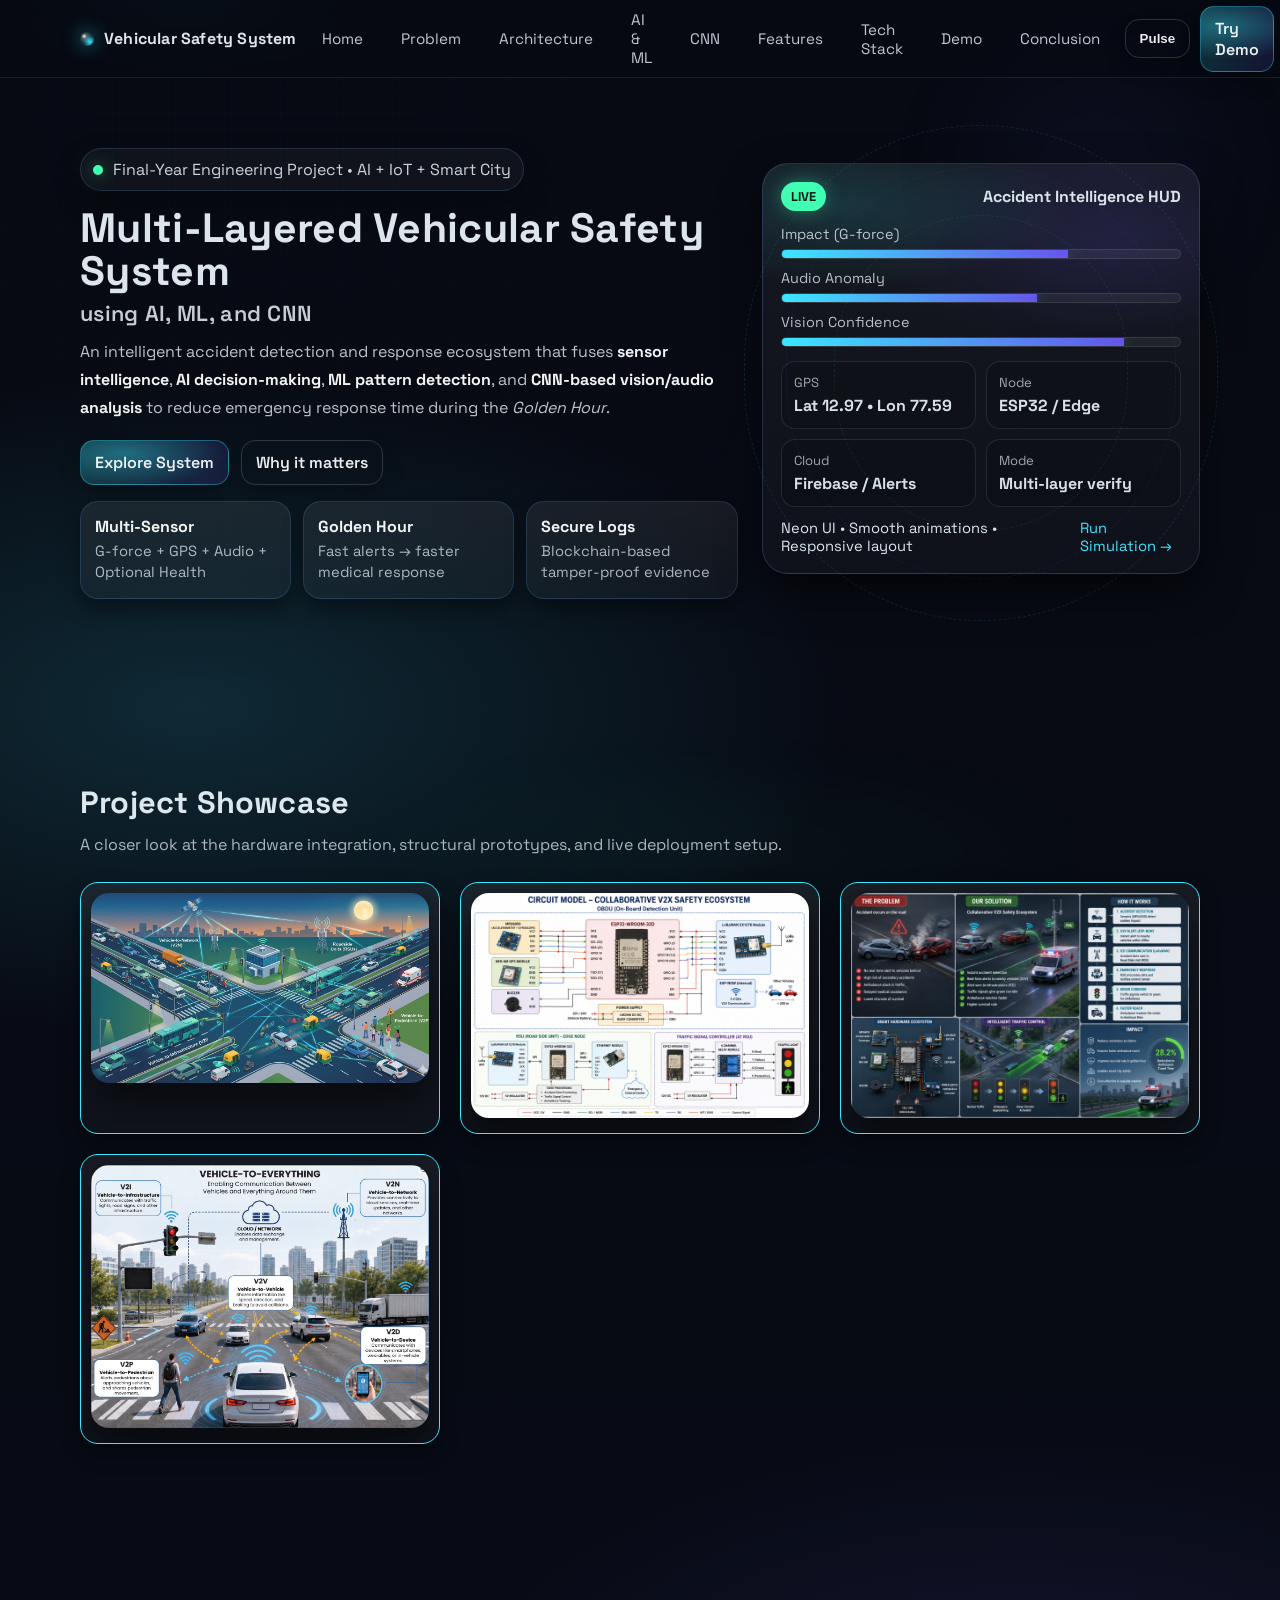
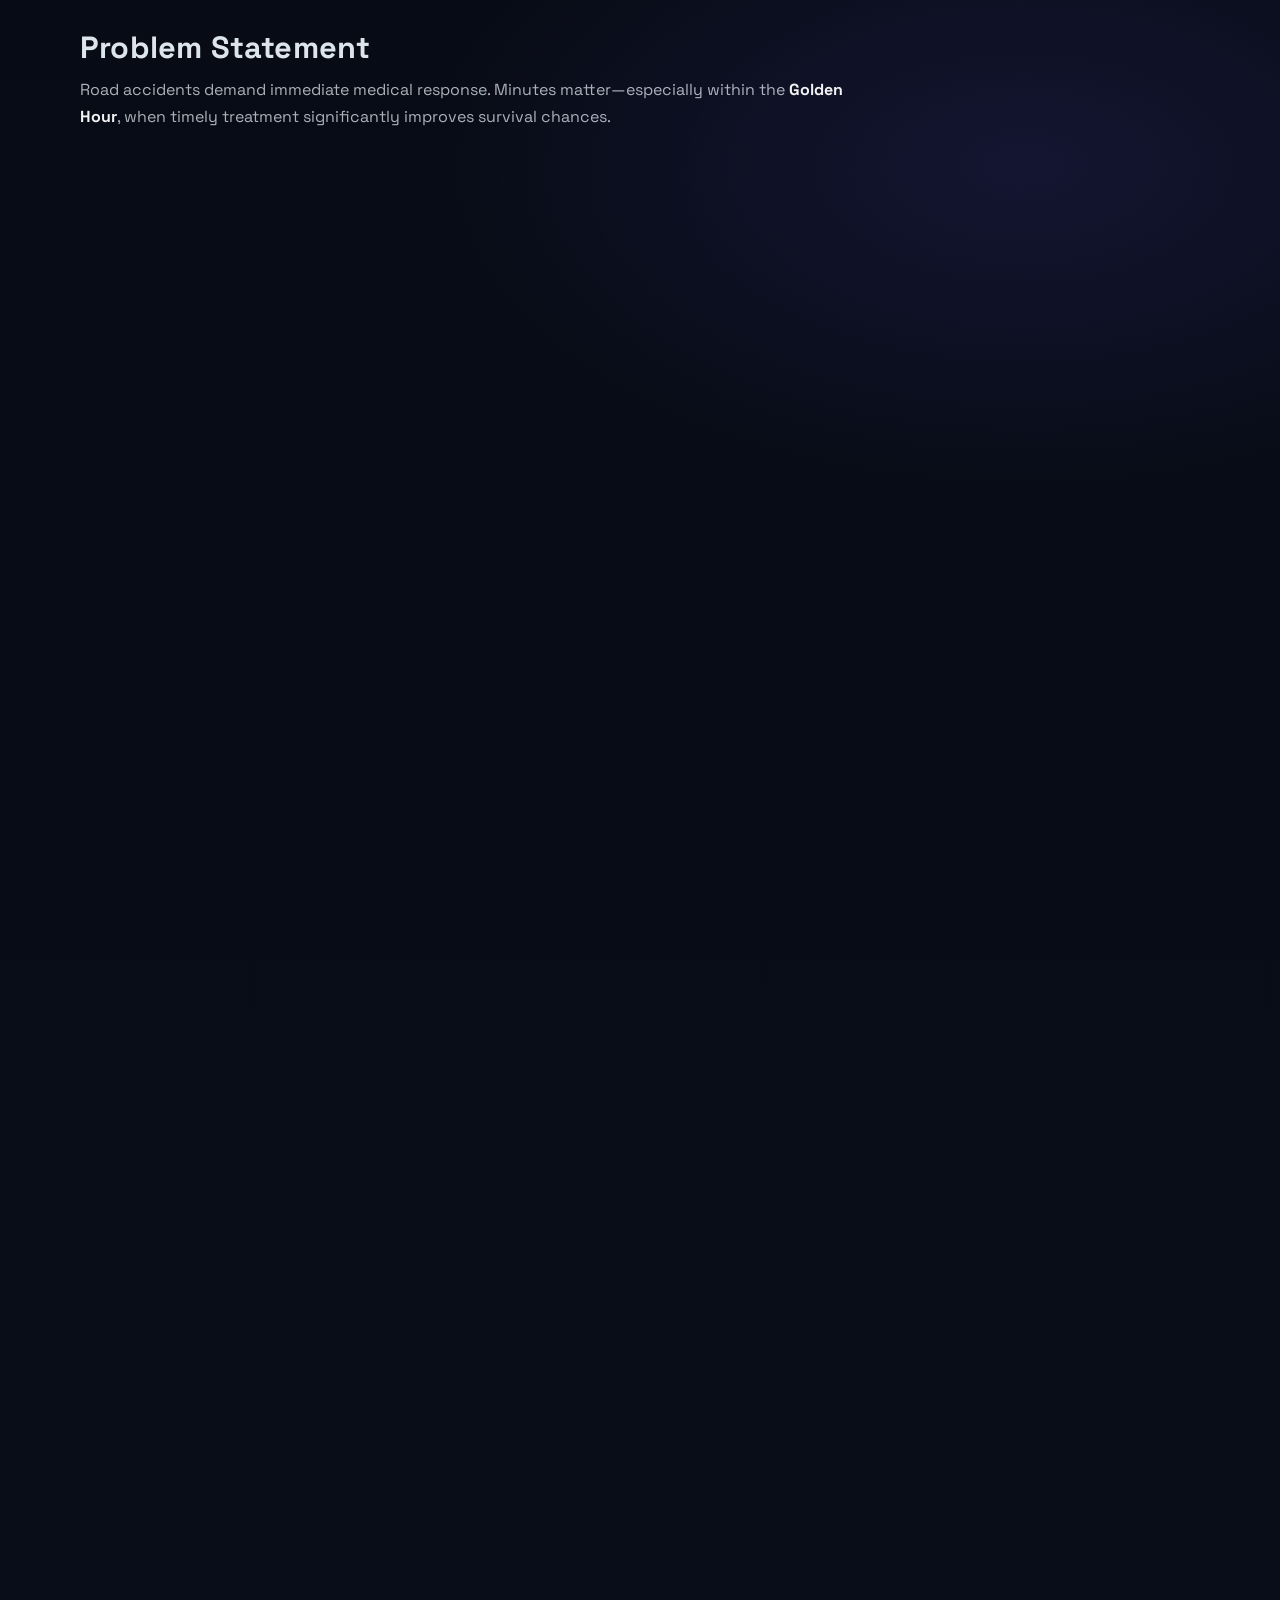
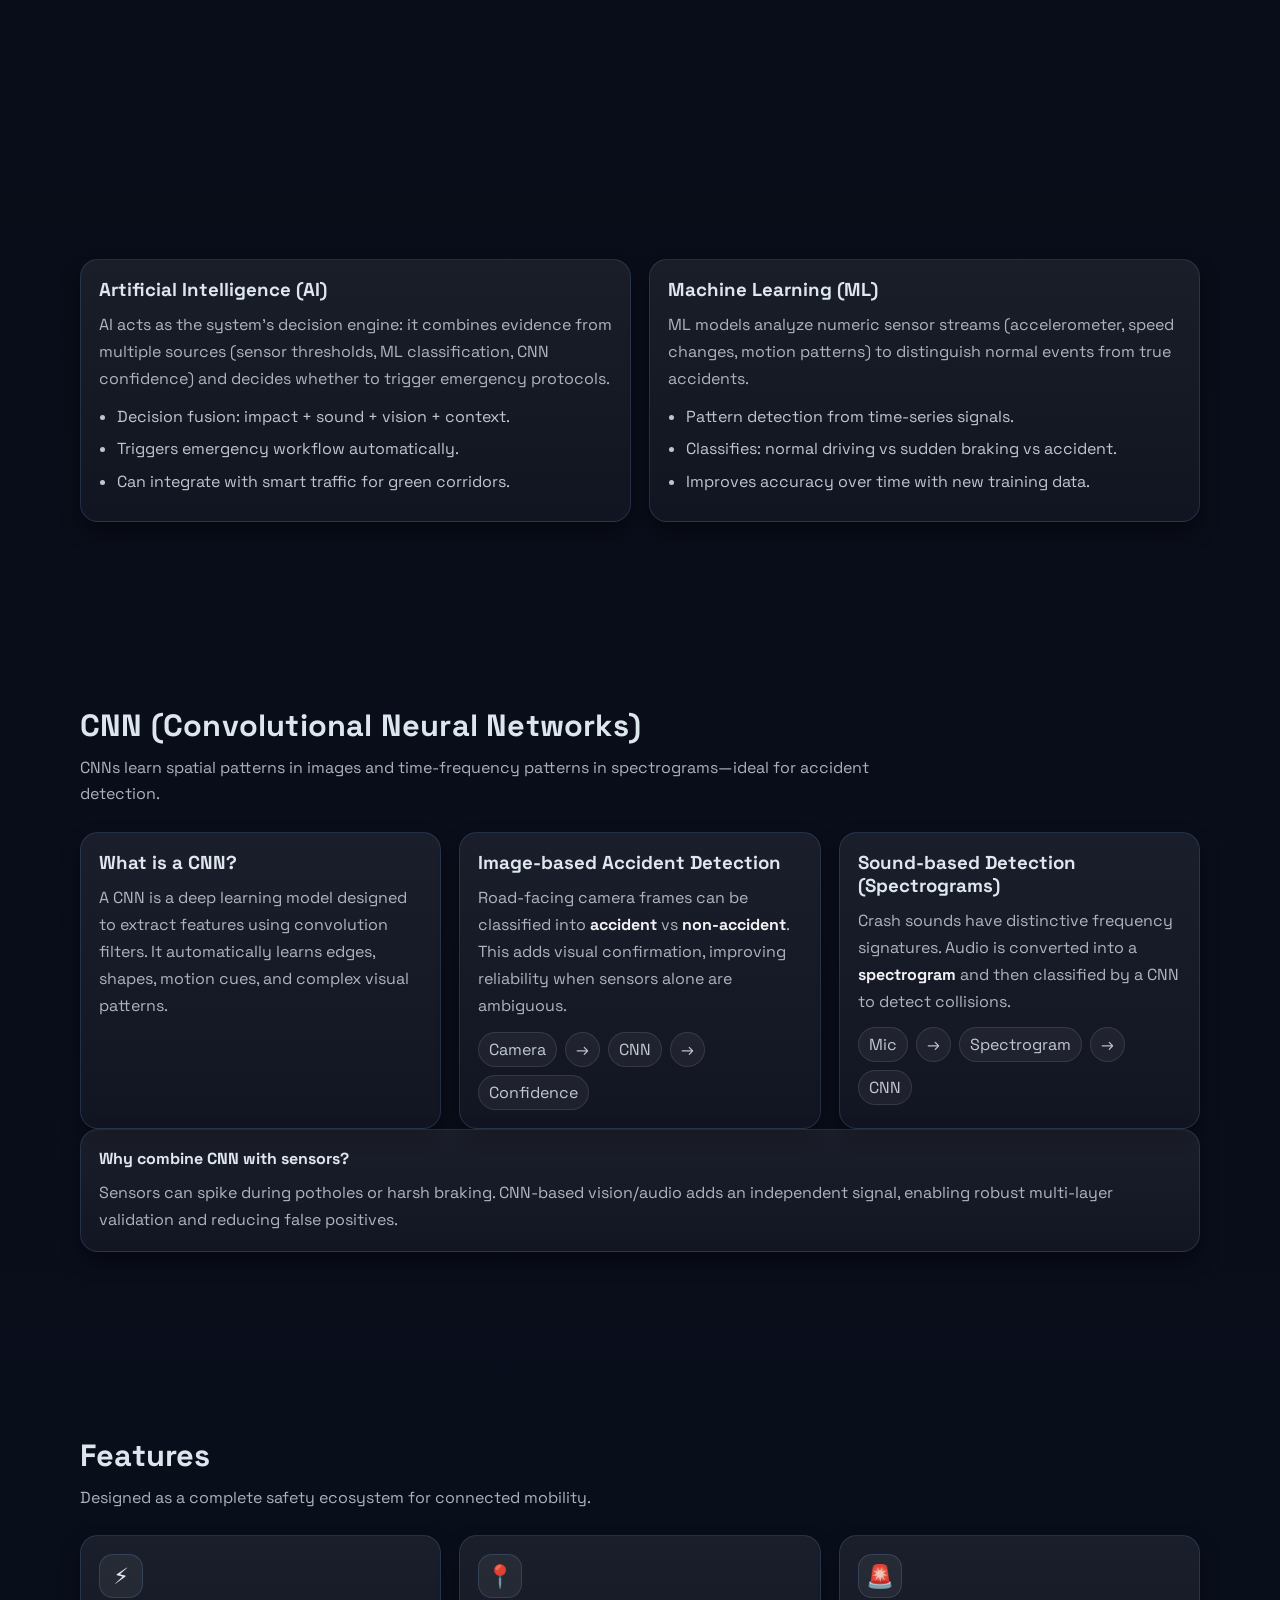
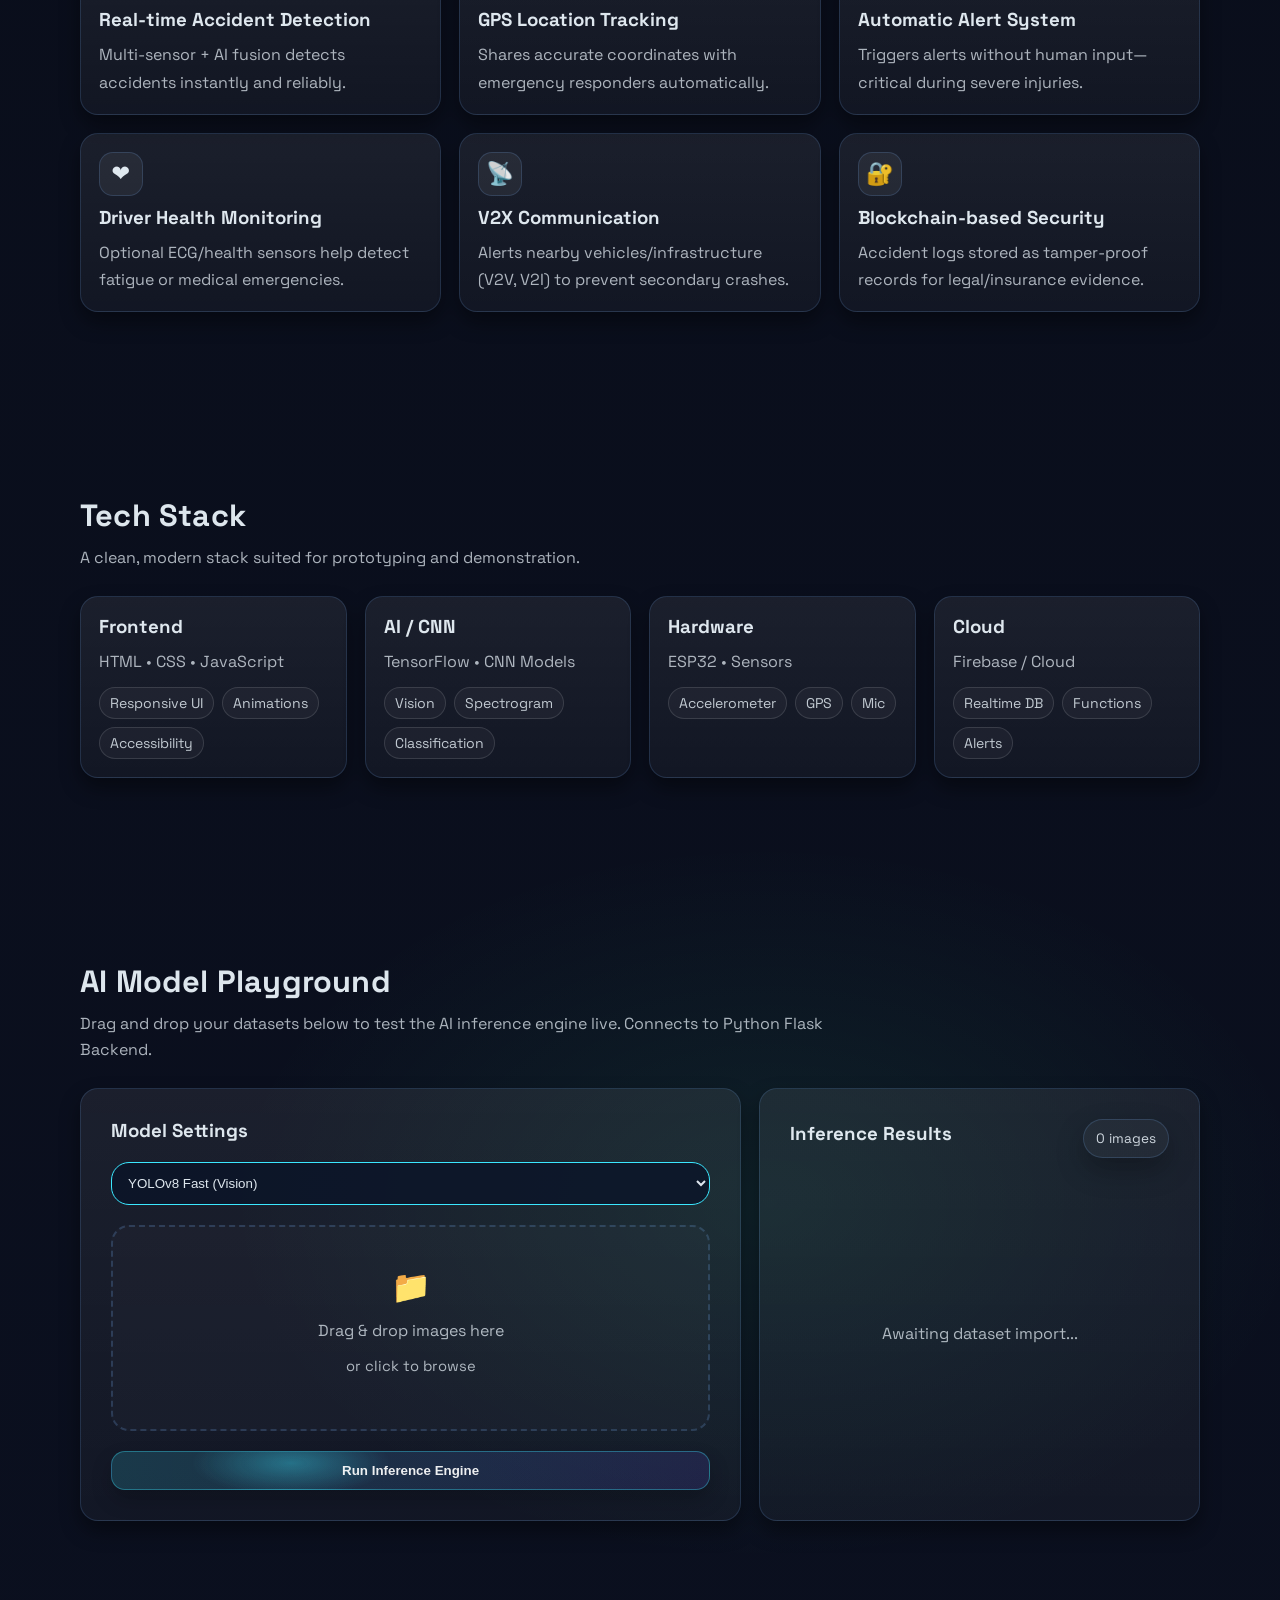
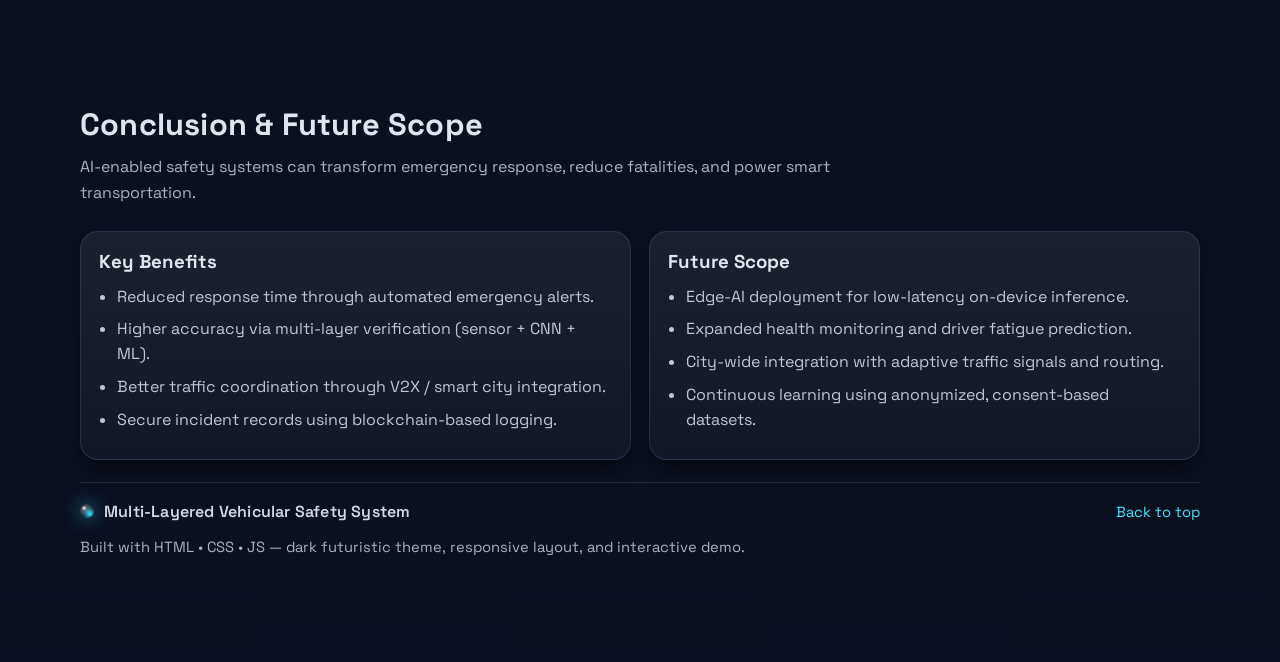
==== commit 3cee415b: "feat: add 3D pop-out glare effect to Showcase Gallery" ====
--- a/index.html
+++ b/index.html
@@ -168,10 +168,10 @@
         </header>
         
         <div class="grid" style="grid-template-columns: repeat(auto-fit, minmax(280px, 1fr)); gap: 20px;">
-          <div class="card reveal" style="padding: 10px; text-align: center;"><img src="images/R-trai.jpg" alt="Setup 1" style="width: 100%; border-radius: var(--radius); box-shadow: var(--shadow);"></div>
-          <div class="card reveal" style="padding: 10px; text-align: center;"><img src="images/WhatsApp Image 2026-05-06 at 10.34.23 PM.jpeg" alt="Setup 2" style="width: 100%; border-radius: var(--radius); box-shadow: var(--shadow);"></div>
-          <div class="card reveal" style="padding: 10px; text-align: center;"><img src="images/pic.png" alt="Architecture" style="width: 100%; border-radius: var(--radius); box-shadow: var(--shadow);"></div>
-          <div class="card reveal" style="padding: 10px; text-align: center;"><img src="images/pic2.jpg" alt="Node" style="width: 100%; border-radius: var(--radius); box-shadow: var(--shadow);"></div>
+          <div class="card showcase-card reveal" style="padding: 10px; text-align: center; border: 1px solid var(--neon);"><img src="images/R-trai.jpg" alt="Setup 1" style="width: 100%; border-radius: var(--radius); box-shadow: var(--shadow);"></div>
+          <div class="card showcase-card reveal" style="padding: 10px; text-align: center; border: 1px solid var(--neon);"><img src="images/WhatsApp Image 2026-05-06 at 10.34.23 PM.jpeg" alt="Setup 2" style="width: 100%; border-radius: var(--radius); box-shadow: var(--shadow);"></div>
+          <div class="card showcase-card reveal" style="padding: 10px; text-align: center; border: 1px solid var(--neon);"><img src="images/pic.png" alt="Architecture" style="width: 100%; border-radius: var(--radius); box-shadow: var(--shadow);"></div>
+          <div class="card showcase-card reveal" style="padding: 10px; text-align: center; border: 1px solid var(--neon);"><img src="images/pic2.jpg" alt="Node" style="width: 100%; border-radius: var(--radius); box-shadow: var(--shadow);"></div>
         </div>
       </div>
     </section>
@@ -231,14 +231,27 @@
 
         <div class="grid grid--2 architecture">
           <div class="card reveal">
-            <div class="media">
-              <!-- Placeholder diagram: replace with your own image later -->
-              <img
-                class="media__img"
-                src="https://via.placeholder.com/1200x700.png?text=System+Architecture+Diagram+(Placeholder)"
-                alt="System architecture diagram placeholder"
-                loading="lazy"
-              />
+            <div class="media" style="perspective: 1000px; display: flex; justify-content: center; align-items: center; min-height: 300px; background: rgba(0,0,0,0.2); border-radius: var(--radius); border: 1px solid rgba(59,231,255,0.1);">
+              <div id="archTiltCard" class="tilt-card" style="position: relative; width: 100%; transition: transform 0.1s ease-out; transform-style: preserve-3d;">
+                <img
+                  class="media__img"
+                  src="images/pic.png"
+                  alt="System Architecture Diagram"
+                  loading="lazy"
+                  style="border-radius: var(--radius);"
+                />
+                
+                <!-- Floating 3D Data Nodes -->
+                <div class="data-node" style="top: 20%; left: 10%; transform: translateZ(40px);">
+                  <div class="node-pulse"></div><span>Edge AI Node</span>
+                </div>
+                <div class="data-node" style="top: 50%; right: 5%; transform: translateZ(60px);">
+                  <div class="node-pulse" style="background: var(--danger); box-shadow: 0 0 0 0 rgba(239,68,68,0.4);"></div><span>Firebase DB</span>
+                </div>
+                <div class="data-node" style="bottom: 15%; left: 35%; transform: translateZ(80px);">
+                  <div class="node-pulse" style="background: var(--success); box-shadow: 0 0 0 0 rgba(16,185,129,0.4);"></div><span>V2X Module</span>
+                </div>
+              </div>
             </div>
             <p class="tiny muted">
               Tip: Replace the placeholder with a block diagram (Sensors → ESP32 → Cloud → Alerts/V2X/Blockchain).
--- a/style.css
+++ b/style.css
@@ -796,4 +796,72 @@
   .grid--3{ grid-template-columns: 1fr; }
   .grid--4{ grid-template-columns: 1fr; }
   .arch-item{ grid-template-columns: 1fr; }
+}
+
+/* =========================================
+   Showcase 3D Hover Effect
+   ========================================= */
+.showcase-card {
+  position: relative;
+  overflow: hidden;
+  transition: transform 0.1s ease-out;
+  transform-style: preserve-3d;
+  cursor: crosshair;
+}
+.showcase-card::before {
+  content: '';
+  position: absolute;
+  top: 0; left: 0; right: 0; bottom: 0;
+  background: radial-gradient(circle at var(--mouseX, 50%) var(--mouseY, 50%), rgba(59,231,255,0.15) 0%, transparent 60%);
+  pointer-events: none;
+  z-index: 10;
+  opacity: 0;
+  transition: opacity 0.3s;
+}
+.showcase-card:hover::before {
+  opacity: 1;
+}
+
+/* =========================================
+   Animations & 3D Tilt
+   ========================================= */
+.reveal {
+  opacity: 0;
+  transform: translateY(30px);
+  transition: opacity 0.6s cubic-bezier(0.16, 1, 0.3, 1), 
+              transform 0.6s cubic-bezier(0.16, 1, 0.3, 1);
+}
+.reveal.show {
+  opacity: 1;
+  transform: translateY(0);
+}
+
+.data-node {
+  position: absolute;
+  display: flex;
+  align-items: center;
+  gap: 8px;
+  background: rgba(10, 20, 40, 0.9);
+  backdrop-filter: blur(4px);
+  padding: 6px 12px;
+  border-radius: var(--radius);
+  font-size: 0.8rem;
+  font-weight: 600;
+  color: var(--text);
+  box-shadow: 0 0 10px rgba(59,231,255,0.2);
+  border: 1px solid var(--neon);
+  pointer-events: none;
+}
+
+.node-pulse {
+  width: 8px;
+  height: 8px;
+  border-radius: 50%;
+  background: var(--neon);
+  box-shadow: 0 0 0 0 rgba(59,231,255,0.4);
+  animation: pulse 2s infinite cubic-bezier(0.66, 0, 0, 1);
+}
+
+@keyframes pulse {
+  to { box-shadow: 0 0 0 12px rgba(59,231,255,0); }
 }
